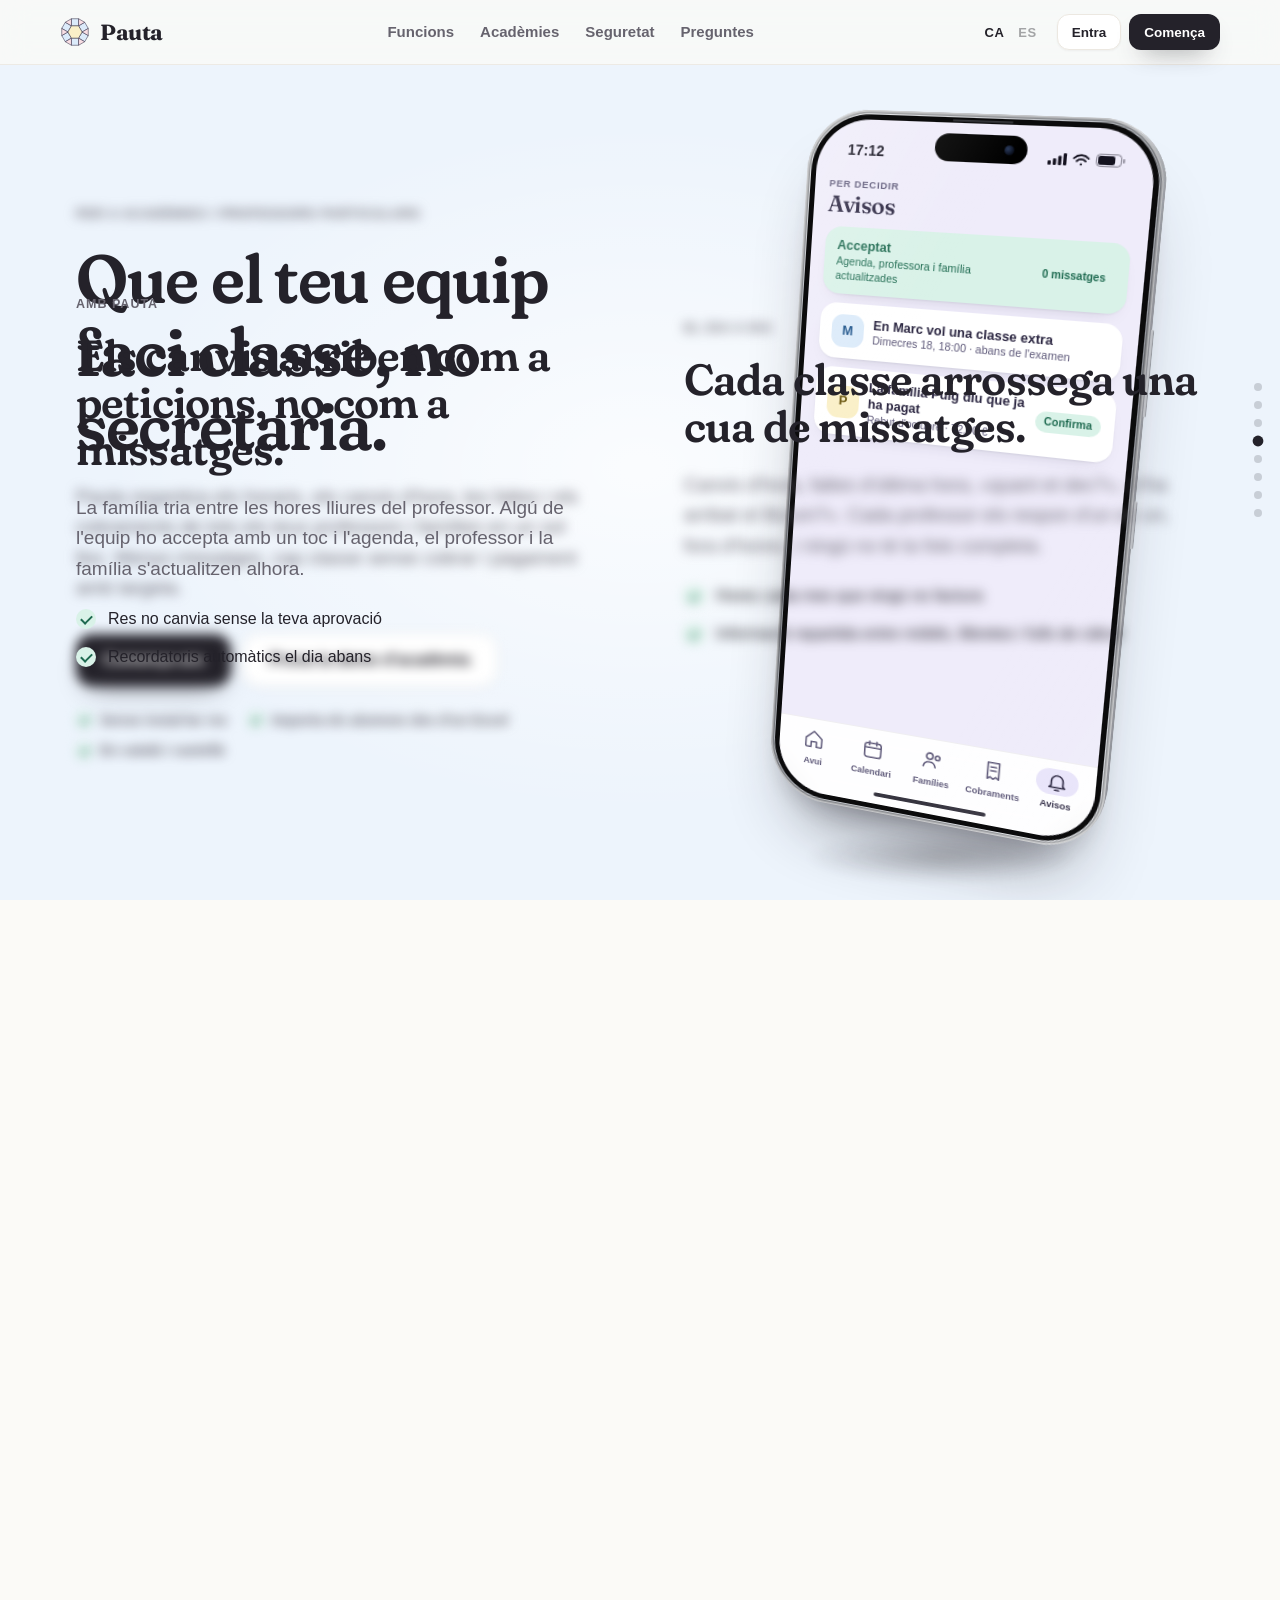
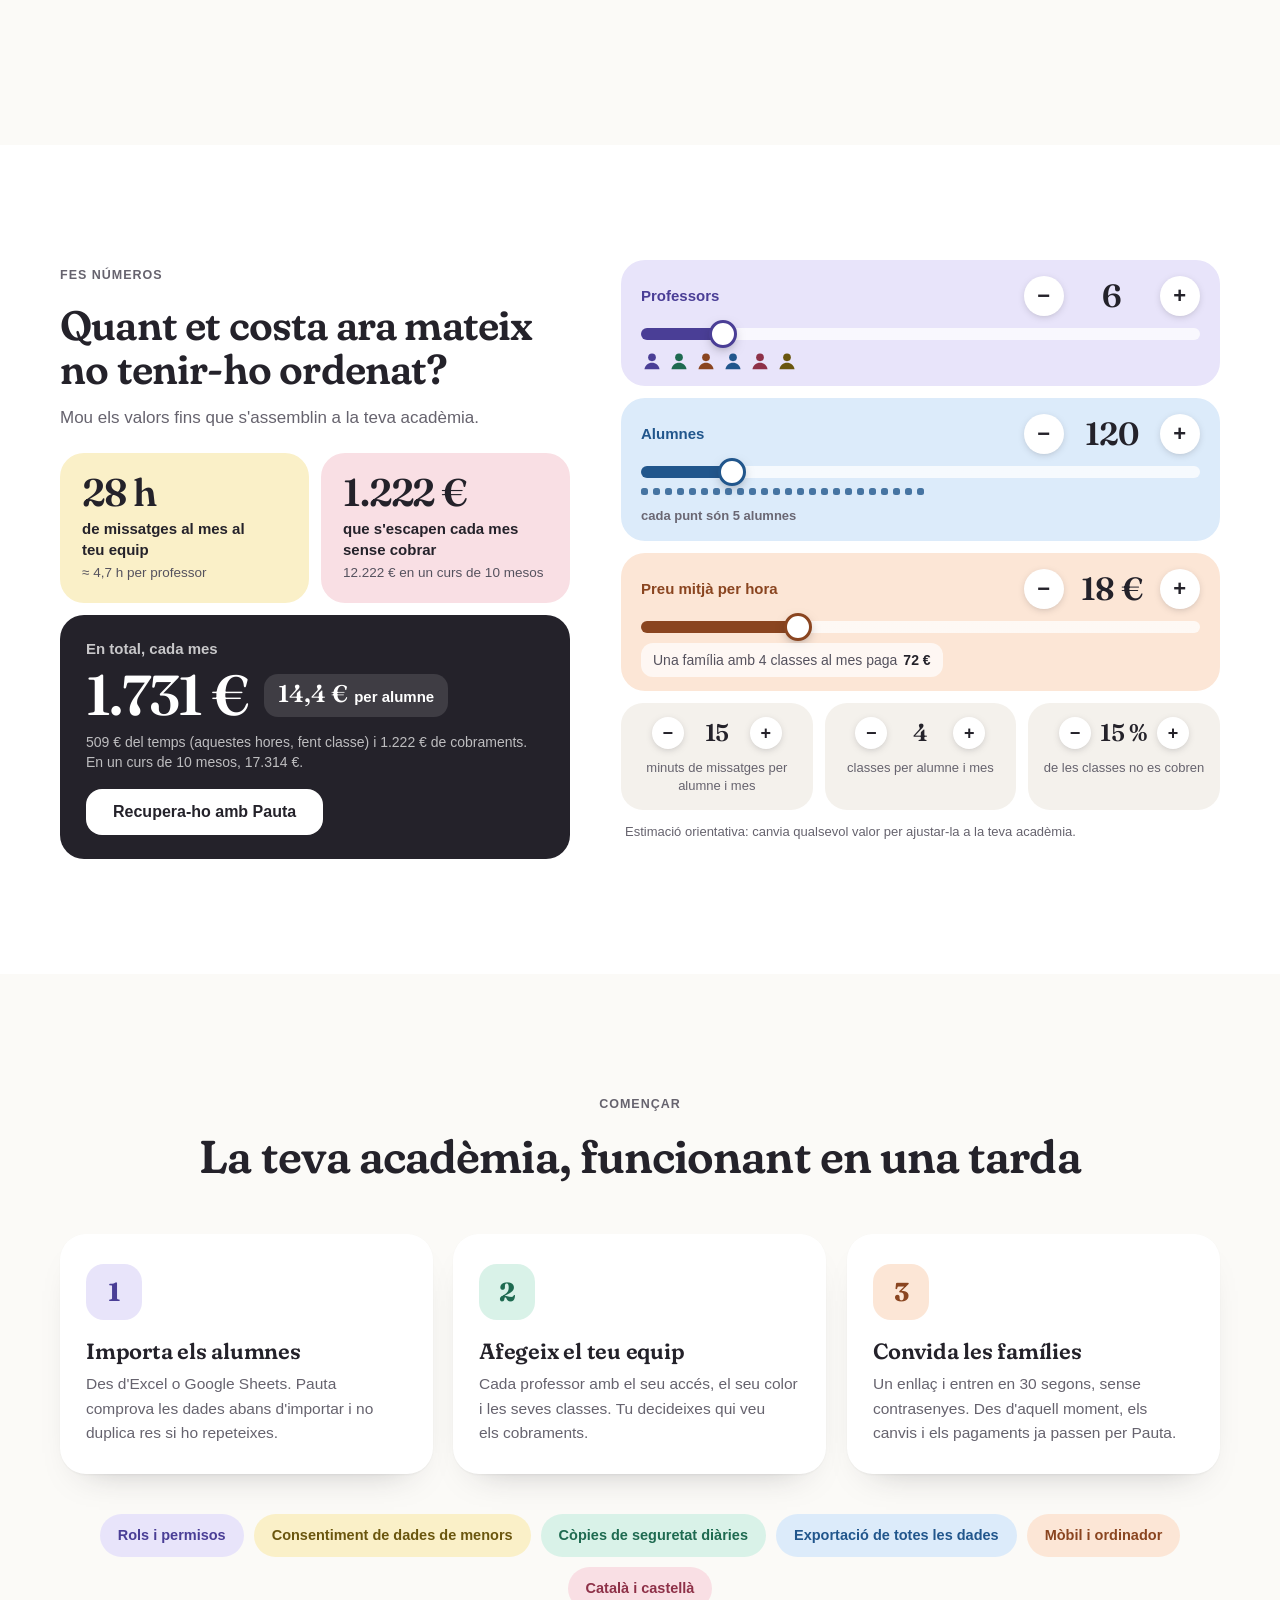
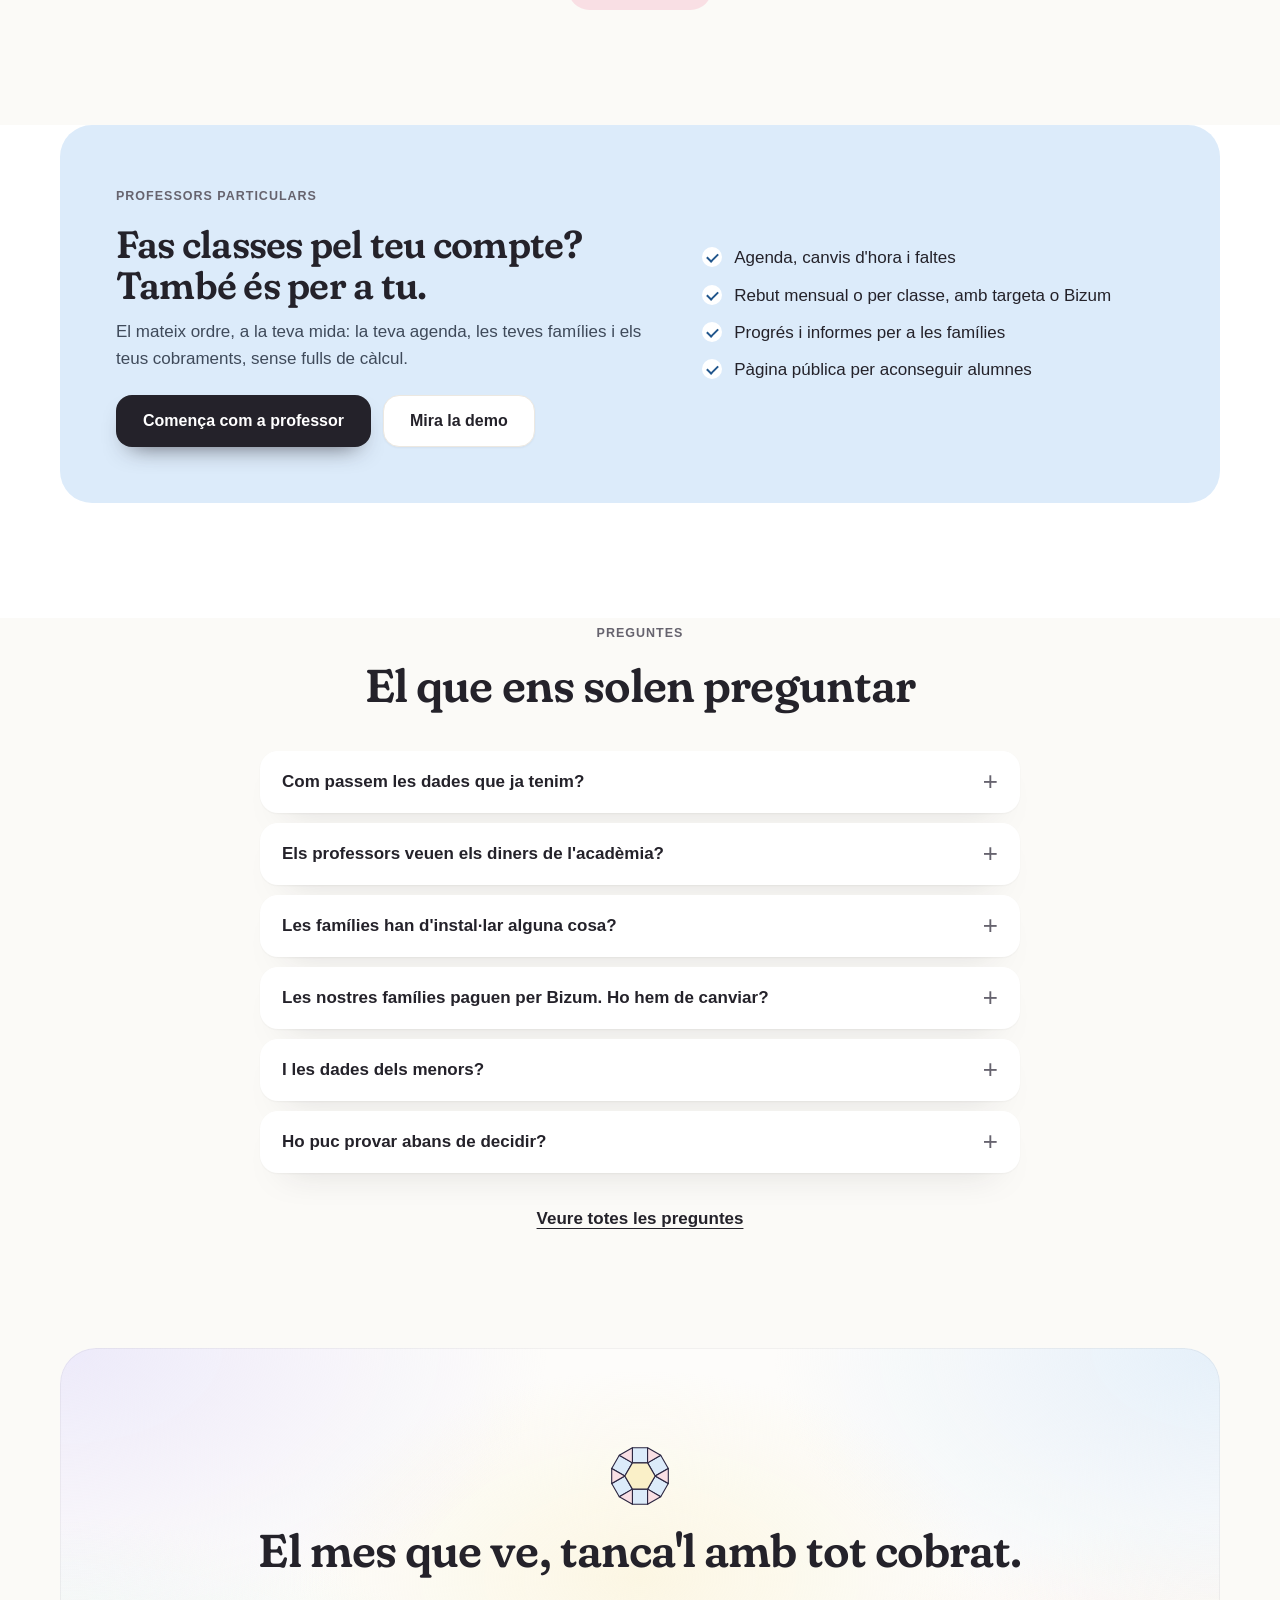
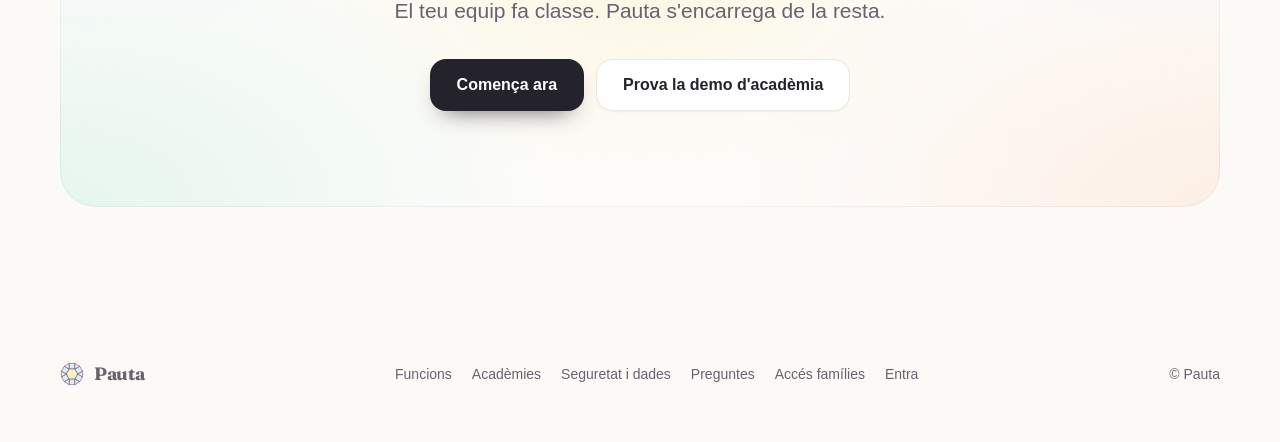
==== index.html @ ca309ebb "Actualitza el web: detalls del mòbil Co-Authored-By: Claude Opus 5.5 <noreply@anthropic.com>" ====
<!doctype html>
<html lang="ca">
<head>
  <meta charset="utf-8">
  <meta name="viewport" content="width=device-width, initial-scale=1, viewport-fit=cover">
  <meta name="theme-color" content="#FBFAF7">
  <title>Pauta · El programari que posa ordre a la teva acadèmia</title>
  <meta name="description" content="Pauta organitza horaris, canvis d'hora, faltes i cobraments de tots els professors i famílies de la teva acadèmia. Menys missatges, cap classe sense cobrar i pagament amb targeta.">
  <meta property="og:title" content="Pauta · Que el teu equip faci classe, no secretaria">
  <meta property="og:description" content="Horaris, faltes i cobraments amb targeta per a acadèmies i professors particulars, en un sol lloc.">
  <meta property="og:type" content="website">
  <link rel="preconnect" href="https://fonts.googleapis.com"><link rel="preconnect" href="https://fonts.gstatic.com" crossorigin>
  <link rel="stylesheet" href="https://fonts.googleapis.com/css2?family=Fraunces:opsz,wght,SOFT@9..144,400..700,0..100&display=swap">
  <link rel="icon" href="icon.svg" type="image/svg+xml">
  <script type="application/ld+json">{"@context":"https://schema.org","@type":"SoftwareApplication","name":"Pauta","applicationCategory":"BusinessApplication","operatingSystem":"Web, iOS, Android","inLanguage":["ca","es"],"description":"Programari de gestió per a acadèmies i professors particulars: horaris, faltes, cobraments amb targeta, famílies i equip."}</script>
  <style>
    :root {
      --bg: #FBFAF7; --paper: #FFFFFF; --ink: #24222A; --ink2: #66636E; --line: #ECE8E1;
      --lav: #E8E4FA; --lav-i: #4A3E96; --man: #FAF0C8; --man-i: #6A560E; --men: #D9F2E8; --men-i: #1E6A50;
      --cel: #DCEBFA; --cel-i: #21568C; --pre: #FCE6D6; --pre-i: #8A4520; --ros: #F9DFE4; --ros-i: #8E3148;
      --serif: Fraunces, Georgia, serif; --sans: 'Helvetica Neue', Helvetica, Arial, sans-serif;   /* títols: Fraunces; text: provisional Helvetica (a Windows, Arial) */ --ease: cubic-bezier(.2,.8,.2,1); --spring: cubic-bezier(.34,1.4,.64,1);
      --shadow: 0 1px 2px rgba(36,34,42,.05), 0 18px 36px -26px rgba(36,34,42,.35);
      --a-bg: #EFECFA; --a-ink: #2A2540; --a-ink2: #5F5A7A;
    }
    * { box-sizing: border-box; }
    html { scroll-padding-top: 76px; }
    body { margin: 0; background: var(--bg); color: var(--ink); font: 400 17px/1.6 var(--sans); -webkit-font-smoothing: antialiased; overflow-x: hidden; }
    h1, h2, h3 { margin: 0; font-family: var(--serif); font-variation-settings: 'SOFT' 100; font-weight: 600; letter-spacing: -.02em; line-height: 1.08; }
    h1 { font-size: clamp(38px, 5.6vw, 68px); } h2 { font-size: clamp(28px, 3.8vw, 46px); } h3 { font-size: 20px; letter-spacing: -.01em; }
    p { margin: 0; } a { color: inherit; text-decoration: none; }
    .wrap { width: min(1160px, 100% - 32px); margin: 0 auto; }
    section { padding: clamp(64px, 9vw, 120px) 0; }
    .chip { display: inline-flex; align-items: center; gap: 10px; font-size: 12.5px; font-weight: 700; letter-spacing: .08em; text-transform: uppercase; color: var(--ink2) !important; background: none !important; padding: 0 !important; height: auto !important; }
    .t-lav { background: var(--lav); color: var(--lav-i); } .t-man { background: var(--man); color: var(--man-i); } .t-men { background: var(--men); color: var(--men-i); }
    .t-cel { background: var(--cel); color: var(--cel-i); } .t-pre { background: var(--pre); color: var(--pre-i); } .t-ros { background: var(--ros); color: var(--ros-i); }
    .lead { font-size: clamp(18px, 1.7vw, 21px); color: var(--ink2); max-width: 560px; }
    .center { text-align: center; margin-inline: auto; } .center .lead { margin-inline: auto; }
    .mark { background: linear-gradient(transparent 58%, var(--mk, var(--man)) 58%, var(--mk, var(--man)) 92%, transparent 92%); padding: 0 .06em; -webkit-box-decoration-break: clone; box-decoration-break: clone; }
    .btn { display: inline-flex; align-items: center; justify-content: center; gap: 8px; min-height: 52px; padding: 0 26px; border-radius: 16px; border: 1px solid transparent; font: 700 16px var(--sans); cursor: pointer; transition: transform .2s var(--ease), box-shadow .2s var(--ease), background .2s; white-space: nowrap; }
    .btn:active { transform: scale(.97); }
    .btn.prim { background: var(--ink); color: #fff; box-shadow: 0 12px 24px -14px rgba(36,34,42,.8); } .btn.prim:hover { background: #3a3742; }
    .btn.sec { background: #fff; color: var(--ink); border-color: var(--line); box-shadow: 0 1px 2px rgba(36,34,42,.05); } .btn.sec:hover { border-color: #d6d0c5; }
    .btn.sm { min-height: 40px; padding: 0 16px; font-size: 14px; border-radius: 12px; }
    .btn:focus-visible, a:focus-visible, button:focus-visible, summary:focus-visible, input:focus-visible { outline: 3px solid var(--lav-i); outline-offset: 3px; }
    .row { display: flex; align-items: center; gap: 12px; flex-wrap: wrap; }
    .tick { position: relative; flex: none; display: inline-block; width: 20px; height: 20px; border-radius: 50%; background: var(--men); margin-top: 3px; }
    .tick::after { content: ''; position: absolute; left: 7px; top: 4px; width: 5px; height: 9px; border: solid var(--men-i); border-width: 0 2.2px 2.2px 0; transform: rotate(45deg); }

    header.nav { position: fixed; top: 0; left: 0; right: 0; z-index: 50; background: rgba(251,250,247,.82); backdrop-filter: blur(14px) saturate(160%); -webkit-backdrop-filter: blur(14px) saturate(160%); border-bottom: 1px solid rgba(236,232,225,.9); }
    .nav .wrap { display: flex; align-items: center; justify-content: space-between; height: 64px; gap: 12px; }
    .brand { display: flex; align-items: center; gap: 10px; font: 700 22px var(--serif); letter-spacing: -.02em; }
    .nav ul { display: flex; gap: 26px; list-style: none; margin: 0; padding: 0; font-weight: 600; font-size: 15px; color: var(--ink2); }
    .nav ul a:hover { color: var(--ink); }
    .nav .right { display: flex; align-items: center; gap: 10px; }
    .lang { display: inline-flex; background: rgba(36,34,42,.06); border-radius: 12px; padding: 3px; }
    .lang button { border: 0; background: transparent; min-width: 40px; height: 34px; border-radius: 9px; font: 700 13px var(--sans); color: var(--ink2); cursor: pointer; }
    .lang button.on { background: #fff; color: var(--ink); box-shadow: 0 1px 4px rgba(36,34,42,.15); }
    @media (max-width: 900px) { .nav ul { display: none; } .nav .login { display: none; } }

    /* ===== Recorregut: escenari fix, mòbil en 3D que viatja d'un costat a l'altre ===== */
    .tour { position: relative; }
    .stage { position: sticky; top: 0; height: 100vh; height: 100svh; overflow: hidden; perspective: 1600px; perspective-origin: 50% 45%; }
    .tint { position: absolute; inset: 0; z-index: 0; }
    .tint::after { content: ''; position: absolute; inset: 0; background: radial-gradient(60% 55% at 50% 52%, rgba(255,255,255,.75), rgba(255,255,255,0) 70%); }
    .st { position: absolute; z-index: 3; top: 64px; bottom: 0; width: min(520px, 42vw); display: flex; flex-direction: column; justify-content: center; gap: 0; visibility: hidden; }
    .st.l { left: max(24px, calc((100vw - 1160px) / 2 + 16px)); } .st.r { right: max(24px, calc((100vw - 1160px) / 2 + 16px)); }
    .st .chip { align-self: flex-start; margin-bottom: 18px; }
    .st h1, .st h2 { margin-bottom: 20px; } .st h2 { font-size: clamp(30px, 3.4vw, 46px); }
    .st > p { color: var(--ink2); font-size: clamp(17px, 1.5vw, 19px); }
    .st ul { list-style: none; margin: 22px 0 0; padding: 0; display: grid; gap: 12px; } .st li { display: flex; gap: 12px; font-size: 16px; }
    .st .row { margin-top: 30px; }
    .st .micro { margin-top: 22px; font-size: 14px; color: var(--ink2); display: flex; gap: 8px 20px; flex-wrap: wrap; }
    .st .micro span { display: inline-flex; align-items: center; gap: 8px; } .st .micro .tick { width: 16px; height: 16px; margin: 0; } .st .micro .tick::after { left: 5.5px; top: 3px; width: 4px; height: 7px; border-width: 0 2px 2px 0; }
    h1, h2, h3, p, li, small, .l, .s { text-wrap: pretty; }
    .ln, .w { will-change: transform, opacity; }
    .wm { display: inline-block; vertical-align: top; } .w { display: inline-block; transform-origin: 0 100%; }
    .rig { position: absolute; z-index: 2; left: 50%; top: 0; transform-style: preserve-3d; will-change: transform; }
    .pshadow { position: absolute; z-index: 1; left: 50%; top: 0; width: 260px; height: 46px; margin-left: -130px; border-radius: 50%; background: radial-gradient(closest-side, rgba(36,34,42,.32), rgba(36,34,42,0)); filter: blur(6px); will-change: transform, opacity; }
    .dots { position: absolute; z-index: 4; right: 18px; top: 50%; transform: translateY(-50%); display: grid; gap: 10px; }
    .dots i { width: 8px; height: 8px; border-radius: 50%; background: rgba(36,34,42,.18); transition: transform .3s var(--ease), background .3s; } .dots i.on { background: var(--ink); transform: scale(1.35); }
    .hint { position: absolute; z-index: 4; left: 50%; bottom: 22px; transform: translateX(-50%); font-size: 12px; font-weight: 700; color: var(--ink2); display: flex; align-items: center; gap: 10px; transition: opacity .4s; }
    .hint i { width: 22px; height: 34px; border: 2px solid #c9c3d6; border-radius: 12px; position: relative; } .hint i::after { content: ''; position: absolute; left: 50%; top: 6px; width: 3px; height: 7px; margin-left: -1.5px; border-radius: 2px; background: #8e89a0; animation: wheel 1.8s ease-in-out infinite; }
    @keyframes wheel { 0% { opacity: 0; transform: translateY(0); } 30% { opacity: 1; } 100% { opacity: 0; transform: translateY(10px); } }
    @media (max-width: 900px) {
      .st { left: 16px !important; right: 16px !important; width: auto; top: calc(64px + var(--phh, 330px) + 40px); bottom: auto; justify-content: flex-start; }
      .st h2 { font-size: clamp(25px, 6.6vw, 32px); margin-bottom: 10px; } .st h1 { font-size: clamp(31px, 8.4vw, 40px); margin-bottom: 12px; }
      .st > p { font-size: 15px; line-height: 1.5; } .st ul, .st .micro, .dots { display: none; } .st .row { margin-top: 16px; gap: 8px; } .st .chip { margin-bottom: 10px; height: 26px; font-size: 10.5px; } .st .btn { min-height: 46px; padding: 0 18px; font-size: 15px; }
      .hint { display: none; }
    }

    /* telèfon */
    .phone-box { position: relative; transform-style: preserve-3d; }
    .phone { transform-style: preserve-3d; }
    /* gruix: capes del marc de titani apilades cap enrere, i la tapa de vidre al darrere */
    .edge { position: absolute; inset: 0; transform-style: preserve-3d; pointer-events: none; }
    .edge i { position: absolute; inset: 0; border-radius: 60px; background: linear-gradient(90deg, #9fa2a8 0%, #eceef1 9%, #c3c6cc 30%, #b2b5bb 50%, #c3c6cc 70%, #eceef1 91%, #9fa2a8 100%); transform: translateZ(calc(var(--z) * -1px)); }
    /* dors d'iPhone 17 Pro (plata): altiplà de càmeres d'alumini a tota l'amplada i vidre a sota.
       Es veu des del darrere, així que aquí dins l'esquerra i la dreta estan intercanviades. */
    .edge i.back { overflow: hidden; background: linear-gradient(165deg, #eef0f3 0%, #dfe2e6 55%, #d3d6db 100%); box-shadow: inset 0 0 0 2px #b9bcc2; }
    .edge i.back .glass { position: absolute; left: 0; right: 0; top: 214px; bottom: 0; background: linear-gradient(170deg, #e9ebee, #dcdfe3); box-shadow: inset 0 1px 0 rgba(255,255,255,.7); }
    .edge i.back .plat { position: absolute; left: 0; right: 0; top: 0; height: 214px; border-radius: 0 0 34px 34px; background: linear-gradient(175deg, #f2f3f5 0%, #e1e3e7 70%, #d6d9de 100%); box-shadow: 0 6px 10px -6px rgba(40,44,52,.35), inset 0 -1px 0 rgba(255,255,255,.8); }
    .edge i.back .lens { position: absolute; width: 74px; height: 74px; border-radius: 50%; background: radial-gradient(circle at 50% 50%, #1b1f2c 0 34%, #2c3245 35% 46%, #0f121b 47% 60%, #6d717b 61% 66%, #c9ccd2 67% 100%); box-shadow: 0 3px 6px rgba(20,22,30,.35), inset 0 0 0 1px rgba(255,255,255,.4); }
    .edge i.back .lens::after { content: ''; position: absolute; left: 30%; top: 26%; width: 14px; height: 9px; border-radius: 50%; background: rgba(255,255,255,.35); transform: rotate(-30deg); }
    .edge i.back .dot { position: absolute; border-radius: 50%; }
    .edge i.back .logo { position: absolute; left: 50%; top: 58%; width: 64px; height: 64px; margin: -32px 0 0 -32px; opacity: .55; filter: grayscale(.3); }
    .phone { width: 332px; height: 696px; position: absolute; left: 0; top: 0; transform-origin: top left; }
    .p-frame { position: absolute; inset: 0; border-radius: 60px; padding: 4px; background: linear-gradient(145deg, #f1f2f4 0%, #b9bcc2 22%, #8e9198 50%, #b9bcc2 78%, #eceef1 100%); box-shadow: inset 0 0 0 1.5px rgba(255,255,255,.5), inset 0 0 0 3px rgba(0,0,0,.3), 0 50px 70px -30px rgba(36,34,42,.45), 0 20px 30px -20px rgba(36,34,42,.35); }
    .p-bezel { position: relative; width: 100%; height: 100%; border-radius: 56px; background: #0b0b0c; padding: 5px; }
    .p-screen { position: relative; width: 100%; height: 100%; border-radius: 51px; overflow: hidden; background: var(--a-bg); isolation: isolate; font-family: var(--sans); color: var(--a-ink); }
    .p-btn { position: absolute; width: 4px; border-radius: 3px; background: linear-gradient(90deg, #8e9198, #e6e8eb, #8e9198); transform: translateZ(calc(var(--pd, 30px) * -0.5)); }
    .p-btn.l1 { left: -3px; top: 118px; height: 28px; } .p-btn.l2 { left: -3px; top: 168px; height: 52px; } .p-btn.l3 { left: -3px; top: 232px; height: 52px; } .p-btn.r { right: -3px; top: 190px; height: 82px; } .p-btn.r2 { right: -3px; top: 352px; height: 46px; }
    /* cantell de baix (es veu quan el mòbil s'inclina): port USB-C, cargols i reixetes d'altaveu i micròfon, com un iPhone */
    .pbot { position: absolute; left: 56px; right: 56px; top: calc(100% - .5px); height: var(--pd, 30px); transform-origin: top center; transform: rotateX(-90deg); backface-visibility: hidden;
      background: linear-gradient(180deg, #d4d6da 0%, #eceef1 30%, #c3c6cc 70%, #a9acb2 100%); display: flex; align-items: center; justify-content: center; gap: 7px; }
    .pbot .port { width: 38px; height: 34%; min-height: 6px; border-radius: 99px; background: #17181c; box-shadow: inset 0 1px 2px rgba(0,0,0,.8), 0 0 0 1px rgba(255,255,255,.35); }
    .pbot .screw { width: 4px; height: 4px; border-radius: 50%; background: radial-gradient(circle, #6b6e75 30%, #9a9da3 70%); }
    .pbot .grille { width: 46px; height: 5px; background: radial-gradient(circle, #24262b 1.6px, transparent 2px) 0 50% / 7.6px 5px repeat-x; margin: 0 6px; }
    /* altaveu de trucades: una ranura fina entre el vidre i el marc, a dalt de tot */
    .p-bezel { position: relative; } .ear { position: absolute; z-index: 2; top: 1.5px; left: 50%; width: 56px; height: 2.4px; margin-left: -28px; border-radius: 2px; background: #2b2c30; box-shadow: inset 0 .5px 0 rgba(255,255,255,.12); }
    .island { position: absolute; z-index: 30; top: 10px; left: 50%; width: 86px; height: 26px; margin-left: -43px; border-radius: 20px; background: #000; }
    .island::after { content: ''; position: absolute; right: 12px; top: 9px; width: 9px; height: 9px; border-radius: 50%; background: radial-gradient(circle at 35% 35%, #2a3a5c, #0a0f1c 70%); }
    .p-status { position: absolute; z-index: 25; top: 0; left: 0; right: 0; height: 50px; display: flex; justify-content: space-between; align-items: center; padding: 8px 26px 0 30px; font-weight: 800; font-size: 14px; color: #14121f; }
    .glare { position: absolute; inset: 0; z-index: 40; pointer-events: none; background: linear-gradient(115deg, rgba(255,255,255,.2) 0%, rgba(255,255,255,0) 32%, rgba(255,255,255,0) 72%, rgba(255,255,255,.08) 100%); }
    .home { position: absolute; z-index: 30; left: 50%; bottom: 8px; width: 112px; height: 4.5px; margin-left: -56px; border-radius: 3px; background: rgba(20,18,31,.85); }
    .tap { position: absolute; z-index: 35; width: 46px; height: 46px; margin: -23px 0 0 -23px; border-radius: 50%; background: rgba(42,37,64,.16); border: 2px solid rgba(42,37,64,.28); opacity: 0; pointer-events: none; }
    .tap.go { animation: tap .75s var(--ease); } @keyframes tap { 0% { opacity: 0; transform: scale(.4); } 25% { opacity: 1; } 100% { opacity: 0; transform: scale(1.25); } }

    /* pantalles de l'app */
    .scr { position: absolute; inset: 0; padding: 54px 14px 0; opacity: 0; transform: translateY(14px) scale(.985); transition: opacity .45s var(--ease), transform .55s var(--ease); pointer-events: none; display: flex; flex-direction: column; gap: 9px; }
    .scr.on { opacity: 1; transform: none; } .scr.leaving { opacity: 0; transform: translateY(-10px) scale(.99); }
    .scr h4 { margin: 0; font: 600 22px/1.15 var(--serif); letter-spacing: -.02em; color: var(--a-ink); }
    .eb { font-size: 9.5px; font-weight: 800; letter-spacing: .07em; text-transform: uppercase; color: var(--a-ink2); }
    .cd { background: #fff; border-radius: 16px; padding: 11px 12px; box-shadow: 0 1px 2px rgba(42,37,64,.05), 0 8px 18px -14px rgba(42,37,64,.35); }
    .it { display: flex; align-items: center; gap: 9px; } .it .av { width: 32px; height: 32px; border-radius: 11px; display: grid; place-items: center; font-weight: 800; font-size: 13px; flex: none; }
    .it b { display: block; font-size: 12.5px; line-height: 1.25; } .it small { display: block; font-size: 10.5px; line-height: 1.3; color: var(--a-ink2); } .it .g { flex: 1; min-width: 0; }
    .big { font: 600 24px/1.1 var(--serif); }
    .pl { display: inline-flex; align-items: center; height: 20px; padding: 0 8px; border-radius: 99px; font-size: 10px; font-weight: 800; white-space: nowrap; }
    .pl.men { background: var(--men); color: var(--men-i); } .pl.man { background: var(--man); color: var(--man-i); } .pl.cel { background: var(--cel); color: var(--cel-i); } .pl.pre { background: var(--pre); color: var(--pre-i); } .pl.ros { background: var(--ros); color: var(--ros-i); } .pl.lav { background: var(--lav); color: var(--lav-i); }
    .tabs { position: absolute; left: 0; right: 0; bottom: 0; height: 78px; background: rgba(255,255,255,.94); backdrop-filter: blur(10px); border-top: 1px solid rgba(42,37,64,.07); display: flex; padding: 8px 6px 0; z-index: 5; }
    .tabs div { flex: 1; display: flex; flex-direction: column; align-items: center; gap: 3px; font-size: 9px; font-weight: 700; color: var(--a-ink2); }
    .tabs div.on { color: var(--a-ink); } .tabs svg { width: 22px; height: 22px; fill: none; stroke: currentColor; stroke-width: 1.7; stroke-linecap: round; stroke-linejoin: round; }
    .tabs div.on i { background: var(--lav); } .tabs i { display: grid; place-items: center; width: 40px; height: 26px; border-radius: 13px; }
    .btnm { display: flex; align-items: center; justify-content: center; height: 36px; border-radius: 12px; font-size: 12px; font-weight: 800; }
    .btnm.ok { background: var(--men); color: var(--men-i); } .btnm.no { background: var(--ros); color: var(--ros-i); } .btnm.dark { background: var(--a-ink); color: #fff; }
    .scr.on .a, .scr.leaving .a { animation: rise .55s var(--ease) both; animation-delay: calc(var(--d, 0) * 1s + .2s); }
    @keyframes rise { from { opacity: 0; transform: translateY(12px); } to { opacity: 1; transform: none; } }
    .sw { position: relative; display: inline-grid; } .sw > * { grid-area: 1 / 1; }
    .scr .sw .b { opacity: 0; }
    .scr.on .sw .b, .scr.leaving .sw .b { animation: swIn .4s var(--spring) both; animation-delay: calc(var(--s, 1.4) * 1s); } .scr.on .sw .f, .scr.leaving .sw .f { animation: swOut .3s ease both; animation-delay: calc(var(--s, 1.4) * 1s); }
    @keyframes swIn { from { opacity: 0; transform: scale(.7); } to { opacity: 1; transform: none; } } @keyframes swOut { to { opacity: 0; transform: scale(.7); } }
    .scr.on .press, .scr.leaving .press { animation: press .5s ease both; animation-delay: calc(var(--p, 1.4) * 1s); } @keyframes press { 50% { transform: scale(.93); filter: brightness(.92); } }
    .scr.on .sw .f.press, .scr.leaving .sw .f.press { animation: press .5s ease both, swOut .3s ease both; animation-delay: calc(var(--p, 1.4) * 1s), calc(var(--s, 1.4) * 1s); }
    .scr.on .gone, .scr.leaving .gone { animation: gone .45s ease both; animation-delay: calc(var(--s, 2) * 1s); } @keyframes gone { to { opacity: 0; height: 0; padding-top: 0; padding-bottom: 0; margin-top: -9px; overflow: hidden; transform: scale(.96); } }
    .scr .late { opacity: 0; } .scr.on .late, .scr.leaving .late { animation: lateIn .55s var(--spring) both; animation-delay: calc(var(--s, 2) * 1s); } @keyframes lateIn { from { opacity: 0; transform: translateY(10px) scale(.95); } to { opacity: 1; transform: none; } }
    .bar { height: 7px; border-radius: 99px; background: rgba(42,37,64,.08); overflow: hidden; } .bar i { display: block; height: 100%; border-radius: 99px; transform-origin: left; }
    .scr.on .bar i, .scr.leaving .bar i { animation: grow 1.1s var(--ease) both; animation-delay: calc(var(--d, 0) * 1s + .45s); } @keyframes grow { from { transform: scaleX(0); } to { transform: none; } }
    .sheet { position: absolute; left: 0; right: 0; bottom: 0; z-index: 8; background: #fff; border-radius: 26px 26px 0 0; padding: 14px 16px 30px; box-shadow: 0 -20px 40px -16px rgba(42,37,64,.35); transform: translateY(105%); }
    .scr.on .sheet, .scr.leaving .sheet { animation: sheetUp 5.4s var(--ease) both; animation-delay: calc(var(--s, 2) * 1s); } @keyframes sheetUp { 0% { transform: translateY(105%); } 11% { transform: none; } 80% { transform: none; } 92%, 100% { transform: translateY(105%); } }
    .toastm { position: absolute; z-index: 9; left: 16px; right: 16px; bottom: 92px; background: var(--a-ink); color: #fff; border-radius: 14px; padding: 10px 12px; font-size: 11.5px; font-weight: 700; opacity: 0; transform: translateY(12px); }
    .scr.on .toastm, .scr.leaving .toastm { animation: lateIn .55s var(--spring) both; animation-delay: calc(var(--s, 6) * 1s); }
    .check { width: 50px; height: 50px; border-radius: 50%; background: var(--men); display: grid; place-items: center; } .check svg { width: 26px; height: 26px; fill: none; stroke: var(--men-i); stroke-width: 3.2; stroke-linecap: round; stroke-linejoin: round; stroke-dasharray: 26; stroke-dashoffset: 26; }
    .scr.on .check svg, .scr.leaving .check svg { animation: draw .5s ease forwards; animation-delay: calc(var(--s, 3) * 1s + .2s); } @keyframes draw { to { stroke-dashoffset: 0; } }
    .scr.on .pulse, .scr.leaving .pulse { animation: pulse 1.6s ease-in-out infinite; animation-delay: 2.4s; } @keyframes pulse { 50% { transform: scale(1.12); } }
    .lock { position: absolute; inset: 0; background: linear-gradient(170deg, #E8E4FA 0%, #DCEBFA 40%, #FCE6D6 100%); }
    .lock .clock { text-align: center; margin-top: 4px; } .lock .clock b { display: block; font: 300 64px/1 var(--sans); letter-spacing: -.03em; color: #1d1b29; } .lock .clock span { font-size: 13px; font-weight: 700; color: #3d3a52; }
    .nt { background: rgba(255,255,255,.78); backdrop-filter: blur(12px); border-radius: 16px; padding: 9px 11px; display: flex; gap: 9px; align-items: flex-start; box-shadow: 0 6px 16px -12px rgba(42,37,64,.5); }
    .nt .ap { width: 26px; height: 26px; border-radius: 7px; background: #8e8aa3; flex: none; display: grid; place-items: center; } .nt .ap svg { width: 15px; height: 15px; fill: #fff; }
    .nt b { display: block; font-size: 11px; } .nt span { font-size: 11px; line-height: 1.3; color: #2c2a38; } .nt em { font-style: normal; font-size: 9.5px; color: #6b6880; margin-left: auto; white-space: nowrap; }
    .scr.on .nt, .scr.leaving .nt { animation: ntIn .5s var(--spring) both; animation-delay: calc(var(--d, 0) * 1s + .3s); } @keyframes ntIn { from { opacity: 0; transform: translateY(-16px) scale(.94); } to { opacity: 1; transform: none; } }
    .ring circle { fill: none; stroke-width: 9; } .ring .bgc { stroke: rgba(42,37,64,.08); } .ring .fg { stroke: var(--men-i); stroke-linecap: round; stroke-dasharray: 214; stroke-dashoffset: 214; transform: rotate(-90deg); transform-origin: center; }
    .scr.on .ring .fg, .scr.leaving .ring .fg { animation: ringFill 1.6s var(--ease) forwards; animation-delay: .5s; } @keyframes ringFill { to { stroke-dashoffset: 4.3; } }

    /* ===== Seccions següents (entren amb l'scroll i amb inèrcia) ===== */
    .rv { will-change: transform, opacity; }
    .calc { background: var(--paper); }
    .calc .box { display: grid; grid-template-columns: minmax(0, .92fr) minmax(0, 1.08fr); grid-template-areas: "head inputs" "res inputs"; gap: 22px clamp(28px, 4vw, 60px); align-items: start; }
    .chead { grid-area: head; } .inputs { grid-area: inputs; } .results { grid-area: res; }
    .chead h2 { font-size: clamp(30px, 3.2vw, 44px); margin-top: 16px; } .chead .lead { margin-top: 12px; font-size: 17px; }
    .inputs { display: grid; gap: 12px; }
    .ctl { border-radius: 24px; padding: 16px 20px 14px; background: var(--c); }
    .ctl .top { display: flex; align-items: center; justify-content: space-between; gap: 12px; }
    .ctl .lab { font-weight: 800; font-size: 15px; color: var(--ci); }
    .stp { display: flex; align-items: center; gap: 8px; }
    .stp button { width: 40px; height: 40px; border-radius: 50%; border: 0; background: #fff; color: var(--ink); font: 600 22px/1 var(--sans); cursor: pointer; box-shadow: 0 2px 8px -3px rgba(36,34,42,.35); transition: transform .15s var(--ease); display: grid; place-items: center; }
    .stp button:active { transform: scale(.9); }
    .stp .val { min-width: 80px; text-align: center; font: 600 32px/1 var(--serif); letter-spacing: -.02em; color: var(--ink); }
    .ctl input[type=range] { -webkit-appearance: none; appearance: none; width: 100%; height: 12px; margin: 12px 0 10px; border-radius: 99px; background: linear-gradient(90deg, var(--ci) var(--p, 50%), rgba(255,255,255,.75) var(--p, 50%)); outline: none; cursor: pointer; }
    .ctl input[type=range]::-webkit-slider-thumb { -webkit-appearance: none; width: 28px; height: 28px; border-radius: 50%; background: #fff; border: 3px solid var(--ci); box-shadow: 0 4px 12px -4px rgba(36,34,42,.5); cursor: grab; }
    .ctl input[type=range]::-moz-range-thumb { width: 24px; height: 24px; border-radius: 50%; background: #fff; border: 3px solid var(--ci); cursor: grab; }
    .viz { display: flex; flex-wrap: wrap; gap: 5px; align-items: center; min-height: 22px; }
    .viz .pp { width: 22px; height: 22px; display: grid; place-items: center; } .viz .pp svg { display: block; width: 22px; height: 22px; }
    .viz .dt { width: 7px; height: 7px; border-radius: 2.5px; background: var(--ci); opacity: .8; }
    .viz .more { font-size: 13px; font-weight: 800; color: var(--ci); margin-left: 4px; }
    .viz .phint { display: inline-flex; align-items: baseline; gap: 6px; padding: 6px 12px; border-radius: 12px; background: rgba(255,255,255,.7); font-size: 14px; color: #55525e; } .viz .phint b { color: var(--ink); font-weight: 800; }
    .assume2 { display: grid; grid-template-columns: repeat(3, 1fr); gap: 12px; }
    .as { border-radius: 22px; padding: 14px 14px 16px; background: #F4F1EC; text-align: center; display: flex; flex-direction: column; align-items: center; gap: 10px; }
    .as .stp { justify-content: center; gap: 6px; } .as .stp button { width: 32px; height: 32px; font-size: 18px; }
    .as .stp .val { min-width: 54px; font-size: 24px; }
    .as small { display: block; font-size: 13px; line-height: 1.35; color: var(--ink2); }
    .note { font-size: 13px; color: var(--ink2); padding: 0 4px; }
    .results { display: grid; gap: 12px; }
    .pair { display: grid; grid-template-columns: 1fr 1fr; gap: 12px; }
    .res { border-radius: 24px; padding: 20px 22px; } .res .n { font: 600 clamp(30px, 3vw, 42px)/1 var(--serif); letter-spacing: -.03em; } .res .l { font-weight: 700; font-size: 15px; line-height: 1.35; margin-top: 8px; } .res .s { color: #55525e; font-size: 13.5px; line-height: 1.4; margin-top: 4px; }
    .res.tot { background: var(--ink); color: #fff; padding: 24px 26px; } .res.tot .n { font-size: clamp(42px, 4.4vw, 60px); } .res.tot .l { margin: 0 0 8px; color: rgba(255,255,255,.75); } .res.tot .s { color: rgba(255,255,255,.7); font-size: 14px; }
    .res.tot .per { display: inline-flex; align-items: baseline; gap: 6px; margin-top: 14px; padding: 8px 14px; border-radius: 14px; background: rgba(255,255,255,.12); font-weight: 700; font-size: 15px; } .res.tot .per b { font: 600 24px/1 var(--serif); }
    .res.tot .nrow { display: flex; align-items: center; flex-wrap: wrap; gap: 10px 16px; margin-bottom: 10px; } .res.tot .nrow .per { margin-top: 0; }
    .res.tot .btn.wht { margin-top: 16px; min-height: 46px; background: #fff; color: var(--ink); }
    .res .meter { height: 8px; border-radius: 99px; background: rgba(255,255,255,.7); margin-top: 12px; overflow: hidden; } .res .meter i { display: block; height: 100%; border-radius: 99px; background: var(--ink); width: 0; }
    @media (max-width: 860px) {
      .calc .box { grid-template-columns: 1fr; grid-template-areas: "head" "inputs" "res"; }
      .assume2 { grid-template-columns: 1fr; } .as { flex-direction: row; justify-content: space-between; text-align: left; padding: 12px 14px; } .as small { order: -1; flex: 1; max-width: none; }
    }
    @media (max-width: 520px) { .pair { grid-template-columns: 1fr; } }
    .plan .steps { display: grid; grid-template-columns: repeat(3, 1fr); gap: 20px; margin-top: 52px; }
    .plan .step { background: var(--paper); border-radius: 26px; padding: 30px 26px 28px; box-shadow: var(--shadow); }
    .plan .num { width: 56px; height: 56px; border-radius: 18px; display: grid; place-items: center; font: 700 26px var(--serif); margin-bottom: 20px; }
    .plan .step { display: flex; flex-direction: column; align-items: flex-start; } .plan .step h3 { font-size: 22px; }
    .plan .step p { color: var(--ink2); font-size: 15.5px; margin-top: 8px; }
    @media (max-width: 820px) { .plan .steps { grid-template-columns: 1fr; } }
    .trust { display: flex; flex-wrap: wrap; gap: 10px; justify-content: center; margin-top: 40px; } .trust span { border-radius: 99px; padding: 10px 18px; font-weight: 700; font-size: 14.5px; }
    .solo { background: var(--paper); } .solo .box { display: grid; grid-template-columns: 1.2fr 1fr; gap: 32px; align-items: center; border-radius: 32px; padding: clamp(28px, 5vw, 56px); background: var(--cel); }
    .solo ul { list-style: none; margin: 0; padding: 0; display: grid; gap: 10px; } .solo li { display: flex; gap: 12px; } .solo .tick { background: #fff; } .solo .tick::after { border-color: var(--cel-i); }
    @media (max-width: 820px) { .solo .box { grid-template-columns: 1fr; } }
    .faq { max-width: 760px; margin: 40px auto 0; display: grid; gap: 10px; }
    details.q { background: var(--paper); border-radius: 18px; padding: 0 22px; box-shadow: var(--shadow); }
    details.q summary { min-height: 62px; display: flex; align-items: center; justify-content: space-between; gap: 16px; font-weight: 700; font-size: 17px; cursor: pointer; list-style: none; }
    details summary::-webkit-details-marker { display: none; } details.q summary::after { content: '+'; font-size: 26px; color: var(--ink2); font-weight: 500; transition: transform .25s var(--ease); }
    details.q[open] summary::after { transform: rotate(45deg); } details.q p { color: var(--ink2); padding: 0 0 20px; }
    .final .box { text-align: center; border-radius: 36px; padding: clamp(44px, 8vw, 96px) 20px; background: radial-gradient(60% 90% at 0% 0%, rgba(232,228,250,.75), transparent 70%), radial-gradient(55% 90% at 100% 0%, rgba(220,235,250,.7), transparent 70%), radial-gradient(60% 90% at 100% 100%, rgba(252,230,214,.6), transparent 70%), radial-gradient(60% 90% at 0% 100%, rgba(217,242,232,.65), transparent 70%), radial-gradient(40% 60% at 50% 50%, rgba(250,240,200,.45), transparent 75%), #FDFCFA; box-shadow: inset 0 0 0 1px rgba(36,34,42,.05); }
    .final .lead { margin: 18px auto 32px; } .final .row { justify-content: center; }
    footer { padding: 40px 0 56px; color: var(--ink2); font-size: 14px; }
    footer .wrap { display: flex; flex-wrap: wrap; gap: 14px 28px; justify-content: space-between; align-items: center; } footer nav { display: flex; gap: 20px; flex-wrap: wrap; }

/* ===== Capçalera: idioma com a text, botons petits ===== */
.lang { display: inline-flex; align-items: center; gap: 2px; background: none; padding: 0; border-radius: 0; }
.lang button { border: 0; background: none; min-width: 0; height: 32px; padding: 0 6px; border-radius: 8px; font: 700 13px var(--sans); letter-spacing: .04em; color: rgba(36,34,42,.4); cursor: pointer; box-shadow: none; transition: color .2s; }
.lang button:hover { color: var(--ink2); } .lang button.on { background: none; color: var(--ink); box-shadow: none; }
.nav .right { gap: 8px; } .nav .right .lang { margin-right: 6px; }
.nav .btn.sm { min-height: 36px; padding: 0 14px; font-size: 13.5px; }

/* ===== Squircles a tot el web, com a l'app (corner-shape: squircle) ===== */
@supports (corner-shape: squircle) {
  .btn { border-radius: 20px; } .btn.sm { border-radius: 15px; } .lang button { border-radius: 10px; }
  .chip, .menu-btn { border-radius: 16px; }
  .btn, .btn.sm, .chip, .menu-btn, .lang button { corner-shape: squircle; }
}
@supports (corner-shape: squircle) {
  .ctl { border-radius: 34px; } .as { border-radius: 30px; } .res { border-radius: 34px; } .res.tot .per, .viz .phint { border-radius: 18px; }
  .plan .step { border-radius: 36px; } .plan .num { border-radius: 22px; } .solo .box { border-radius: 44px; } .final .box { border-radius: 50px; }
  details.q { border-radius: 26px; } .trust span { border-radius: 16px; }
  .ctl, .as, .res, .res.tot .per, .viz .phint, .plan .step, .plan .num, .solo .box, .final .box, details.q, .trust span { corner-shape: squircle; }
  /* dins del mòbil, les mateixes formes que l'app de veritat */
  .cd { border-radius: 22px; } .it .av { border-radius: 14px; } .btnm { border-radius: 16px; } .nt { border-radius: 22px; } .nt .ap { border-radius: 9px; }
  .toastm { border-radius: 18px; } .tabs i { border-radius: 16px; } .sheet { border-radius: 34px 34px 0 0; }
  .cd, .it .av, .btnm, .nt, .nt .ap, .toastm, .tabs i, .sheet { corner-shape: squircle; }
  /* el telèfon també té cantonades contínues, com un iPhone */
  .p-frame, .edge i { border-radius: 68px; } .p-bezel { border-radius: 64px; } .p-screen { border-radius: 59px; }
  .p-frame, .edge i, .p-bezel, .p-screen { corner-shape: superellipse(1.35); }
}
  </style>
</head>
<body>
  <header class="nav">
    <div class="wrap">
      <a class="brand" href="./" aria-label="Pauta"><span id="logo-s"></span>Pauta</a>
      <ul>
        <li><a href="funcions" data-es="Funciones">Funcions</a></li>
        <li><a href="academies" data-es="Academias">Acadèmies</a></li>
        <li><a href="seguretat" data-es="Seguridad">Seguretat</a></li>
        <li><a href="preguntes" data-es="Preguntas">Preguntes</a></li>
      </ul>
      <div class="right">
        <div class="lang" role="group" aria-label="Idioma"><button data-l="ca" class="on" aria-pressed="true">CA</button><button data-l="es" aria-pressed="false">ES</button></div>
        <a class="btn sec sm login" href="/app" data-es="Entrar">Entra</a>
        <a class="btn prim sm" href="/app?onboarding" data-es="Empieza">Comença</a>
      </div>
    </div>
  </header>

  <main>
    <!-- RELAT: promesa → problema → el que es perd → solució → transformació -->
    <section class="tour" id="tour" style="padding:0">
      <div class="stage" id="stage">
        <div class="tint" id="tint"></div>

        <article class="st" data-i="0">
          <span class="chip t-lav ln" data-es="Para academias y profesores particulares">Per a acadèmies i professors particulars</span>
          <h1 class="split"><span data-es="Que tu equipo">Que el teu equip</span> <span data-es="dé clase,">faci classe,</span> <span data-es="no secretaría.">no secretaria.</span></h1>
          <p class="ln" data-es="Pauta organiza los horarios, los cambios de hora, las faltas y los cobros de todos tus profesores y familias en un solo lugar. Menos mensajes, ninguna clase sin cobrar y pago con tarjeta.">Pauta organitza els horaris, els canvis d'hora, les faltes i els cobraments de tots els teus professors i famílies en un sol lloc. Menys missatges, cap classe sense cobrar i pagament amb targeta.</p>
          <div class="row ln"><a class="btn prim" href="/app?onboarding" data-es="Empieza ahora">Comença ara</a><button class="btn sec" data-demo="academy" data-es="Prueba la demo de academia">Prova la demo d'acadèmia</button></div>
          <div class="micro ln"><span><i class="tick"></i><b style="font-weight:600" data-es="Sin instalar nada">Sense instal·lar res</b></span><span><i class="tick"></i><b style="font-weight:600" data-es="Importa tus alumnos desde Excel">Importa els alumnes des d'un Excel</b></span><span><i class="tick"></i><b style="font-weight:600" data-es="En catalán y castellano">En català i castellà</b></span></div>
        </article>

        <article class="st" data-i="1">
          <span class="chip t-pre ln" data-es="El día a día">El dia a dia</span>
          <h2 class="split" data-es="Cada clase arrastra una cola de mensajes.">Cada classe arrossega una cua de missatges.</h2>
          <p class="ln" data-es="Cambios de hora, faltas de última hora, «¿cuánto te debo?», «¿te ha llegado el Bizum?». Cada profesor los contesta uno a uno, fuera de horas, y nadie tiene la foto completa.">Canvis d'hora, faltes d'última hora, «quant et dec?», «t'ha arribat el Bizum?». Cada professor els respon d'un en un, fora d'hores, i ningú no té la foto completa.</p>
          <ul><li class="ln"><i class="tick"></i><span data-es="Horas cada mes que nadie factura">Hores cada mes que ningú no factura</span></li><li class="ln"><i class="tick"></i><span data-es="Información repartida entre móviles, libretas y hojas de cálculo">Informació repartida entre mòbils, llibretes i fulls de càlcul</span></li></ul>
        </article>

        <article class="st" data-i="2">
          <span class="chip t-ros ln" data-es="Lo que no se ve">El que no es veu</span>
          <h2 class="split" data-es="Y cada mes se escapa dinero sin que te des cuenta.">I cada mes s'escapen diners sense que te n'adonis.</h2>
          <p class="ln" data-es="Una falta sin aviso que no se cobra, una clase cambiada que nadie apunta, un desplazamiento olvidado. Pequeñas cantidades que, al final del curso, suman mucho.">Una falta sense avís que no es cobra, una classe canviada que ningú no apunta, un desplaçament oblidat. Petites quantitats que, a final de curs, sumen molt.</p>
          <ul><li class="ln"><i class="tick"></i><span data-es="Faltas sin aviso que no se cobran">Faltes sense avís que no es cobren</span></li><li class="ln"><i class="tick"></i><span data-es="Cambios y clases extra que no llegan al recibo">Canvis i classes extra que no arriben al rebut</span></li></ul>
        </article>

        <article class="st" data-i="3">
          <span class="chip t-cel ln" data-es="Con Pauta">Amb Pauta</span>
          <h2 class="split" data-es="Los cambios llegan como peticiones, no como mensajes.">Els canvis arriben com a peticions, no com a missatges.</h2>
          <p class="ln" data-es="La familia elige entre las horas libres del profesor. Alguien del equipo lo acepta con un toque y la agenda, el profesor y la familia se actualizan a la vez.">La família tria entre les hores lliures del professor. Algú de l'equip ho accepta amb un toc i l'agenda, el professor i la família s'actualitzen alhora.</p>
          <ul><li class="ln"><i class="tick"></i><span data-es="Nada cambia sin tu aprobación">Res no canvia sense la teva aprovació</span></li><li class="ln"><i class="tick"></i><span data-es="Recordatorios automáticos el día antes">Recordatoris automàtics el dia abans</span></li></ul>
        </article>

        <article class="st" data-i="4">
          <span class="chip t-man ln" data-es="Faltas">Faltes</span>
          <h2 class="split" data-es="Tu política de faltas, aplicada sin discusiones.">La teva política de faltes, aplicada sense discussions.</h2>
          <p class="ln" data-es="La familia ve qué costará una falta antes de avisar. Si avisa a tiempo, recibe una clase para recuperar; si no, se cobra lo que tú hayas decidido.">La família veu què costarà una falta abans d'avisar. Si avisa a temps, rep una classe per recuperar; si no, es cobra el que tu hagis decidit.</p>
          <ul><li class="ln"><i class="tick"></i><span data-es="Créditos de recuperación automáticos">Crèdits de recuperació automàtics</span></li><li class="ln"><i class="tick"></i><span data-es="Ningún cobro sorpresa: todo se ve antes">Cap cobrament sorpresa: tot es veu abans</span></li></ul>
        </article>

        <article class="st" data-i="5">
          <span class="chip t-men ln" data-es="Cobros">Cobraments</span>
          <h2 class="split" data-es="Las familias pagan con tarjeta, desde el móvil.">Les famílies paguen amb targeta, des del mòbil.</h2>
          <p class="ln" data-es="Cada mes, un recibo claro por familia, con las faltas, los bonos y los desplazamientos ya calculados. Pagan en un toque y el recibo queda marcado como pagado. Si lo prefieres, también puedes cobrar por Bizum o transferencia.">Cada mes, un rebut clar per família, amb les faltes, els bons i els desplaçaments ja calculats. Paguen en un toc i el rebut queda marcat com a pagat. Si ho prefereixes, també pots cobrar per Bizum o transferència.</p>
          <ul><li class="ln"><i class="tick"></i><span data-es="Recordatorios de pago automáticos">Recordatoris de pagament automàtics</span></li><li class="ln"><i class="tick"></i><span data-es="Factura en PDF para cada familia">Factura en PDF per a cada família</span></li></ul>
        </article>

        <article class="st" data-i="6">
          <span class="chip t-lav ln" data-es="Equipo">Equip</span>
          <h2 class="split" data-es="Cada profesor ve lo suyo. La dirección lo ve todo.">Cada professor veu el que li toca. La direcció ho veu tot.</h2>
          <p class="ln" data-es="Los tutores tienen su acceso, sus clases y sus alumnos. El dinero y la configuración solo los ve quien administra la academia.">Els tutors tenen el seu accés, les seves classes i els seus alumnes. Els diners i la configuració només els veu qui administra l'acadèmia.</p>
          <ul><li class="ln"><i class="tick"></i><span data-es="Roles y permisos para cada miembro del equipo">Rols i permisos per a cada membre de l'equip</span></li><li class="ln"><i class="tick"></i><span data-es="Carga de trabajo por profesor, de un vistazo">Càrrega de feina per professor, d'un cop d'ull</span></li></ul>
        </article>

        <article class="st" data-i="7">
          <span class="chip t-pre ln" data-es="A final de mes">A final de mes</span>
          <h2 class="split" data-es="Cierra el mes con todo cobrado y las familias contentas.">Tanca el mes amb tot cobrat i les famílies contentes.</h2>
          <p class="ln" data-es="Los recibos salen solos, las familias reciben el informe del trimestre y los intensivos se llenan avisando a todo el mundo de una vez. Tu equipo vuelve a tener tiempo para lo que importa: dar clase.">Els rebuts surten sols, les famílies reben l'informe del trimestre i els intensius s'omplen avisant tothom d'un sol cop. El teu equip torna a tenir temps per al que importa: fer classe.</p>
          <div class="row ln"><a class="btn prim" href="/app?onboarding" data-es="Empieza ahora">Comença ara</a><button class="btn sec" data-demo="academy" data-es="Prueba la demo de academia">Prova la demo d'acadèmia</button></div>
        </article>

        <div class="pshadow" id="pshadow" aria-hidden="true"></div>
        <div class="rig" id="rig" aria-hidden="true">
          <div class="phone-box" id="pbox">
            <div class="phone" id="phone">
              <div class="edge" id="edge"></div><i class="p-btn l1"></i><i class="p-btn l2"></i><i class="p-btn l3"></i><i class="p-btn r"></i><i class="p-btn r2"></i>
              <div class="pbot"><i class="grille"></i><i class="screw"></i><i class="port"></i><i class="screw"></i><i class="grille"></i></div>
              <div class="p-frame"><div class="p-bezel"><i class="ear"></i><div class="p-screen" id="pscreen">
                <i class="island"></i>
                <div class="p-status"><span>17:12</span><span style="display:flex;gap:5px;align-items:center">
                  <svg width="17" height="11" viewBox="0 0 17 11" fill="#14121f"><rect x="0" y="7" width="3" height="4" rx="1"/><rect x="4.7" y="5" width="3" height="6" rx="1"/><rect x="9.4" y="2.5" width="3" height="8.5" rx="1"/><rect x="14" y="0" width="3" height="11" rx="1"/></svg>
                  <svg width="16" height="11" viewBox="0 0 16 11" fill="none" stroke="#14121f" stroke-width="1.8" stroke-linecap="round"><path d="M1.5 4a9 9 0 0 1 13 0M4 6.6a5.4 5.4 0 0 1 8 0"/><circle cx="8" cy="9.4" r="1" fill="#14121f" stroke="none"/></svg>
                  <svg width="26" height="12" viewBox="0 0 26 12" fill="none"><rect x=".6" y=".6" width="22" height="10.8" rx="3.4" stroke="#14121f" stroke-opacity=".45"/><rect x="2" y="2" width="15" height="8" rx="2" fill="#14121f"/><rect x="24" y="4" width="1.6" height="4" rx=".8" fill="#14121f" fill-opacity=".45"/></svg></span></div>
                <div id="screens"></div>
                <i class="home"></i><i class="tap" id="tap"></i><i class="glare"></i>
              </div></div></div>
            </div>
          </div>
        </div>

        <div class="dots" id="dots" aria-hidden="true"></div>
        <div class="hint" id="hint" aria-hidden="true"><i></i><span data-es="Desliza para ver cómo funciona">Llisca per veure com funciona</span></div>
      </div>
    </section>

    <!-- FES NÚMEROS: el visitant calcula el seu propi cost -->
    <section class="calc" id="numeros">
      <div class="wrap">
        <div class="box">
          <div class="chead rv"><span class="chip t-ros" data-es="Haz números">Fes números</span>
          <h2 data-es="¿Cuánto te cuesta ahora mismo no tenerlo ordenado?">Quant et costa ara mateix no tenir-ho ordenat?</h2>
          <p class="lead" data-es="Mueve los valores hasta que se parezcan a tu academia.">Mou els valors fins que s'assemblin a la teva acadèmia.</p></div>
          <div class="inputs rv">
            <div class="ctl" data-k="T" style="--c:var(--lav);--ci:var(--lav-i)">
              <div class="top"><span class="lab" data-es="Profesores">Professors</span><div class="stp"><button type="button" data-d="-1" aria-label="Menys">−</button><b class="val" id="vT">6</b><button type="button" data-d="1" aria-label="Més">+</button></div></div>
              <input type="range" id="iT" min="1" max="40" value="6" aria-label="Professors"><div class="viz" id="zT"></div>
            </div>
            <div class="ctl" data-k="A" style="--c:var(--cel);--ci:var(--cel-i)">
              <div class="top"><span class="lab" data-es="Alumnos">Alumnes</span><div class="stp"><button type="button" data-d="-1" aria-label="Menys">−</button><b class="val" id="vA">120</b><button type="button" data-d="1" aria-label="Més">+</button></div></div>
              <input type="range" id="iA" min="5" max="800" step="5" value="120" aria-label="Alumnes"><div class="viz" id="zA"></div>
            </div>
            <div class="ctl" data-k="P" style="--c:var(--pre);--ci:var(--pre-i)">
              <div class="top"><span class="lab" data-es="Precio medio por hora">Preu mitjà per hora</span><div class="stp"><button type="button" data-d="-1" aria-label="Menys">−</button><b class="val" id="vP">18 €</b><button type="button" data-d="1" aria-label="Més">+</button></div></div>
              <input type="range" id="iP" min="8" max="45" value="18" aria-label="Preu per hora"><div class="viz" id="zP"></div>
            </div>
            <div class="assume2">
              <div class="as" data-k="M"><div class="stp"><button type="button" data-d="-1" aria-label="Menys">−</button><b class="val" id="vM">15</b><button type="button" data-d="1" aria-label="Més">+</button></div><small data-es="minutos de mensajes por alumno y mes">minuts de missatges per alumne i mes</small></div>
              <div class="as" data-k="C"><div class="stp"><button type="button" data-d="-1" aria-label="Menys">−</button><b class="val" id="vC">4</b><button type="button" data-d="1" aria-label="Més">+</button></div><small data-es="clases por alumno y mes">classes per alumne i mes</small></div>
              <div class="as" data-k="L"><div class="stp"><button type="button" data-d="-1" aria-label="Menys">−</button><b class="val" id="vL">15 %</b><button type="button" data-d="1" aria-label="Més">+</button></div><small data-es="de las clases no se cobran">de les classes no es cobren</small></div>
            </div>
            <p class="note" data-es="Estimación orientativa: cambia cualquier valor para ajustarla a tu academia.">Estimació orientativa: canvia qualsevol valor per ajustar-la a la teva acadèmia.</p>
          </div>
          <div class="results rv">
            <div class="pair"><div class="res" style="background:var(--man)"><div class="n" id="oH">30 h</div><div class="l" data-es="de mensajes al mes en tu equipo">de missatges al mes al teu equip</div><div class="s" id="oH2">≈ 5 h per professor</div></div>
            <div class="res" style="background:var(--ros)"><div class="n" id="oE">1.296 €</div><div class="l" data-es="que se escapan cada mes sin cobrar">que s'escapen cada mes sense cobrar</div><div class="s" id="oE2"></div></div></div>
            <div class="res tot"><div class="l" data-es="En total, cada mes">En total, cada mes</div><div class="nrow"><div class="n" id="oV">1.836 €</div><div class="per" id="oV2"></div></div><div class="s" id="oV3"></div><a class="btn wht" href="/app?onboarding" data-es="Recupéralo con Pauta">Recupera-ho amb Pauta</a></div>
            
          </div>
        </div>
      </div>
    </section>

    <!-- COM COMENCES: pla en tres passos (redueix la por al canvi) -->
    <section class="plan" id="comencar">
      <div class="wrap">
        <div class="center rv"><span class="chip t-cel" data-es="Empezar">Començar</span><h2 style="margin-top:16px" data-es="Tu academia, funcionando en una tarde">La teva acadèmia, funcionant en una tarda</h2></div>
        <div class="steps">
          <div class="step rv"><div class="num" style="background:var(--lav);color:var(--lav-i)">1</div><h3 data-es="Importa los alumnos">Importa els alumnes</h3><p data-es="Desde Excel o Google Sheets. Pauta comprueba los datos antes de importar y no duplica nada si lo repites.">Des d'Excel o Google Sheets. Pauta comprova les dades abans d'importar i no duplica res si ho repeteixes.</p></div>
          <div class="step rv"><div class="num" style="background:var(--men);color:var(--men-i)">2</div><h3 data-es="Añade a tu equipo">Afegeix el teu equip</h3><p data-es="Cada profesor con su acceso, su color y sus clases. Tú decides quién ve los cobros.">Cada professor amb el seu accés, el seu color i les seves classes. Tu decideixes qui veu els cobraments.</p></div>
          <div class="step rv"><div class="num" style="background:var(--pre);color:var(--pre-i)">3</div><h3 data-es="Invita a las familias">Convida les famílies</h3><p data-es="Un enlace y entran en 30 segundos, sin contraseñas. Desde ese momento, los cambios y los pagos ya pasan por Pauta.">Un enllaç i entren en 30 segons, sense contrasenyes. Des d'aquell moment, els canvis i els pagaments ja passen per Pauta.</p></div>
        </div>
        <div class="trust rv">
          <span class="t-lav" data-es="Roles y permisos">Rols i permisos</span><span class="t-man" data-es="Consentimiento de datos de menores">Consentiment de dades de menors</span><span class="t-men" data-es="Copias de seguridad diarias">Còpies de seguretat diàries</span><span class="t-cel" data-es="Exportación de todos los datos">Exportació de totes les dades</span><span class="t-pre" data-es="Móvil y ordenador">Mòbil i ordinador</span><span class="t-ros" data-es="Catalán y castellano">Català i castellà</span>
        </div>
      </div>
    </section>

    <!-- TAMBÉ PER A PROFESSORS PARTICULARS -->
    <section class="solo" style="padding:0 0 clamp(64px, 9vw, 120px)">
      <div class="wrap"><div class="box rv">
        <div><span class="chip" style="background:#fff;color:var(--cel-i)" data-es="Profesores particulares">Professors particulars</span>
          <h2 style="margin-top:16px;font-size:clamp(26px,3.2vw,38px)" data-es="¿Das clases por tu cuenta? También es para ti.">Fas classes pel teu compte? També és per a tu.</h2>
          <p style="margin-top:12px;color:#3f4a5a" data-es="El mismo orden, a tu medida: tu agenda, tus familias y tus cobros, sin hojas de cálculo.">El mateix ordre, a la teva mida: la teva agenda, les teves famílies i els teus cobraments, sense fulls de càlcul.</p>
          <div class="row" style="margin-top:22px"><a class="btn prim" href="/app?onboarding" data-es="Empieza como profesor">Comença com a professor</a><button class="btn sec" data-demo="solo" data-es="Mira la demo">Mira la demo</button></div></div>
        <ul><li><i class="tick"></i><span data-es="Agenda, cambios de hora y faltas">Agenda, canvis d'hora i faltes</span></li><li><i class="tick"></i><span data-es="Recibo mensual o por clase, con tarjeta o Bizum">Rebut mensual o per classe, amb targeta o Bizum</span></li><li><i class="tick"></i><span data-es="Progreso e informes para las familias">Progrés i informes per a les famílies</span></li><li><i class="tick"></i><span data-es="Página pública para conseguir alumnos">Pàgina pública per aconseguir alumnes</span></li></ul>
      </div></div>
    </section>

    <!-- PREGUNTES: objeccions abans de decidir -->
    <section id="preguntes" style="padding-top:0">
      <div class="wrap">
        <div class="center rv"><span class="chip t-man" data-es="Preguntas">Preguntes</span><h2 style="margin-top:16px" data-es="Lo que nos suelen preguntar">El que ens solen preguntar</h2></div>
        <div class="faq">
          <details class="q rv"><summary data-es="¿Cómo pasamos los datos que ya tenemos?">Com passem les dades que ja tenim?</summary><p data-es="Exportas tu Excel o Google Sheets en CSV y lo importas. Pauta revisa cada fila antes de crear nada y puedes repetirlo sin duplicar alumnos.">Exportes el teu Excel o Google Sheets en CSV i l'importes. Pauta revisa cada fila abans de crear res i ho pots repetir sense duplicar alumnes.</p></details>
          <details class="q rv"><summary data-es="¿Los profesores ven el dinero de la academia?">Els professors veuen els diners de l'acadèmia?</summary><p data-es="No. Cada tutor ve sus clases y sus alumnos. Los cobros, los recibos y la configuración solo los ve quien administra.">No. Cada tutor veu les seves classes i els seus alumnes. Els cobraments, els rebuts i la configuració només els veu qui administra.</p></details>
          <details class="q rv"><summary data-es="¿Las familias tienen que instalar algo?">Les famílies han d'instal·lar alguna cosa?</summary><p data-es="No. Entran con un enlace, sin contraseñas, desde el navegador del móvil. Si quieren, la pueden instalar como una app.">No. Entren amb un enllaç, sense contrasenyes, des del navegador del mòbil. Si volen, la poden instal·lar com una app.</p></details>
          <details class="q rv"><summary data-es="Nuestras familias pagan por Bizum. ¿Tenemos que cambiarlo?">Les nostres famílies paguen per Bizum. Ho hem de canviar?</summary><p data-es="No. Puedes seguir marcando los pagos que llegan por Bizum, transferencia o en efectivo. El pago con tarjeta es una opción más, que activas cuando quieras.">No. Pots seguir marcant els pagaments que arriben per Bizum, transferència o en efectiu. El pagament amb targeta és una opció més, que actives quan vulguis.</p></details>
          <details class="q rv"><summary data-es="¿Y los datos de los menores?">I les dades dels menors?</summary><p data-es="Pauta registra el consentimiento del tutor legal, los datos son tuyos y los puedes exportar o eliminar cuando quieras. Los alumnos jóvenes entran en un modo sin dinero.">Pauta registra el consentiment del tutor legal, les dades són teves i les pots exportar o eliminar quan vulguis. Els alumnes joves entren en un mode sense diners.</p></details>
          <details class="q rv"><summary data-es="¿Lo puedo probar antes de decidir?">Ho puc provar abans de decidir?</summary><p data-es="Sí. La demo de academia abre una academia de ejemplo con cuatro tutores y cientos de alumnos. La puedes ver como dirección, como tutor y como familia.">Sí. La demo d'acadèmia obre una acadèmia d'exemple amb quatre tutors i centenars d'alumnes. La pots veure com a direcció, com a tutor i com a família.</p></details>
          <p class="rv" style="text-align:center;margin-top:22px"><a href="preguntes" style="font-weight:700;text-decoration:underline;text-underline-offset:4px" data-es="Ver todas las preguntas">Veure totes les preguntes</a></p>
        </div>
      </div>
    </section>

    <section class="final" style="padding-top:0">
      <div class="wrap"><div class="box rv">
        <div id="logo-f" style="display:flex;justify-content:center;margin-bottom:18px"></div>
        <h2 data-es="El mes que viene, ciérralo con todo cobrado.">El mes que ve, tanca'l amb tot cobrat.</h2>
        <p class="lead" data-es="Tu equipo da clase. Pauta se encarga del resto.">El teu equip fa classe. Pauta s'encarrega de la resta.</p>
        <div class="row"><a class="btn prim" href="/app?onboarding" data-es="Empieza ahora">Comença ara</a><button class="btn sec" data-demo="academy" data-es="Prueba la demo de academia">Prova la demo d'acadèmia</button></div>
      </div></div>
    </section>
  </main>

  <footer>
    <div class="wrap">
      <span class="brand" style="font-size:18px"><span id="logo-ft"></span>Pauta</span>
      <nav><a href="funcions" data-es="Funciones">Funcions</a><a href="academies" data-es="Academias">Acadèmies</a><a href="seguretat" data-es="Seguridad y datos">Seguretat i dades</a><a href="preguntes" data-es="Preguntas">Preguntes</a><a href="/familia" data-es="Acceso familias">Accés famílies</a><a href="/app" data-es="Entrar">Entra</a></nav>
      <span>© Pauta</span>
    </div>
  </footer>

  <script>
  (function () {
    const RM = matchMedia('(prefers-reduced-motion: reduce)').matches;
    const $ = (s, r = document) => r.querySelector(s), $$ = (s, r = document) => [...r.querySelectorAll(s)];
    const lang = () => (document.documentElement.lang === 'es' ? 'es' : 'ca');
    const L = (ca, es) => (lang() === 'es' ? es : ca);
    const clamp = (v, a = 0, b = 1) => Math.min(b, Math.max(a, v));
    const smooth = (t) => t * t * (3 - 2 * t);
    const outC = (t) => 1 - Math.pow(1 - t, 3);
    const nf = (n, d = 0) => new Intl.NumberFormat(lang() === 'es' ? 'es-ES' : 'ca-ES', { maximumFractionDigits: d, minimumFractionDigits: 0 }).format(n);

    // ---------- Logo ----------
    const SQ = ['5.5,0 2.75,4.76 7.51,7.51 10.26,2.75', '2.75,4.76 -2.75,4.76 -2.75,10.26 2.75,10.26', '-2.75,4.76 -5.5,0 -10.26,2.75 -7.51,7.51', '-5.5,0 -2.75,-4.76 -7.51,-7.51 -10.26,-2.75', '-2.75,-4.76 2.75,-4.76 2.75,-10.26 -2.75,-10.26', '2.75,-4.76 5.5,0 10.26,-2.75 7.51,-7.51'];
    const TR = ['2.75,4.76 7.51,7.51 2.75,10.26', '-2.75,4.76 -2.75,10.26 -7.51,7.51', '-5.5,0 -10.26,2.75 -10.26,-2.75', '-2.75,-4.76 -7.51,-7.51 -2.75,-10.26', '2.75,-4.76 2.75,-10.26 7.51,-7.51', '5.5,0 10.26,-2.75 10.26,2.75'];
    const HEX = '5.5,0 2.75,4.76 -2.75,4.76 -5.5,0 -2.75,-4.76 2.75,-4.76';
    const logo = (n) => `<svg width="${n}" height="${n}" viewBox="-11.6 -11.6 23.2 23.2" role="img" aria-label="Pauta" style="display:block" stroke="#2A2540" stroke-width="0.4" stroke-linejoin="round">${SQ.map((p) => `<polygon points="${p}" fill="#DCEBFA"/>`).join('')}${TR.map((p) => `<polygon points="${p}" fill="#F9DFE4"/>`).join('')}<polygon points="${HEX}" fill="#FAF0C8"/></svg>`;
    for (const [id, n] of [['logo-s', 30], ['logo-f', 64], ['logo-ft', 24]]) { const el = document.getElementById(id); if (el) el.innerHTML = logo(n); }

    // ---------- Pantalles de l'app (dilluns 16 de novembre, 17:12) ----------
    const IC = {
      avui: '<path d="M3 11l9-8 9 8v9a1 1 0 0 1-1 1h-5v-6H9v6H4a1 1 0 0 1-1-1z"/>', cal: '<rect x="3" y="5" width="18" height="16" rx="3"/><path d="M3 10h18M8 3v4M16 3v4"/>',
      fam: '<circle cx="9" cy="8" r="3.5"/><path d="M2.5 20c.6-3.6 3.2-5.5 6.5-5.5s5.9 1.9 6.5 5.5"/><circle cx="17.5" cy="9" r="2.5"/>', cob: '<path d="M6 3h12v18l-3-2-3 2-3-2-3 2z"/><path d="M9 8h6M9 12h6"/>',
      av: '<path d="M6 16V11a6 6 0 0 1 12 0v5l2 2H4z"/><path d="M10 21h4"/>', card: '<rect x="3" y="6" width="18" height="13" rx="3"/><path d="M3 11h18"/>', more: '<rect x="4" y="4" width="7" height="7" rx="2"/><rect x="13" y="4" width="7" height="7" rx="2"/><rect x="4" y="13" width="7" height="7" rx="2"/><rect x="13" y="13" width="7" height="7" rx="2"/>',
    };
    const T_ADMIN = () => [['avui', L('Avui', 'Hoy')], ['cal', L('Calendari', 'Calendario')], ['fam', L('Famílies', 'Familias')], ['cob', L('Cobraments', 'Cobros')], ['av', L('Avisos', 'Avisos')]];
    const T_TUTOR = () => [['avui', L('Avui', 'Hoy')], ['cal', L('Calendari', 'Calendario')], ['fam', L('Famílies', 'Familias')], ['av', L('Avisos', 'Avisos')]];
    const T_FAM = () => [['cal', L('Calendari', 'Calendario')], ['card', L('Pagaments', 'Pagos')], ['more', L('Més', 'Más')], ['av', L('Avisos', 'Avisos')]];
    const tabbar = (set, on) => `<div class="tabs">${set.map(([k, l], i) => `<div class="${i === on ? 'on' : ''}"><i><svg viewBox="0 0 24 24">${IC[k]}</svg></i>${l}</div>`).join('')}</div>`;
    const av = (l, c) => `<div class="av" style="background:var(--${c});color:var(--${c}-i)">${l}</div>`;
    const tutor = (n, k, c, d) => `<div class="it" style="margin-top:9px"><div class="g"><b>${n}</b><div class="bar" style="margin-top:5px"><i style="width:${k * 10}%;background:var(--${c}-i);--d:${d}"></i></div></div><b style="width:22px;text-align:right">${k}</b></div>`;
    const msg = (who, txt, when, d) => `<div class="nt" style="--d:${d}"><div class="ap"><svg viewBox="0 0 24 24"><path d="M4 5h16a2 2 0 0 1 2 2v9a2 2 0 0 1-2 2H9l-5 4v-4a2 2 0 0 1-2-2V7a2 2 0 0 1 2-2z"/></svg></div><div style="flex:1;min-width:0"><div style="display:flex"><b>${who}</b><em>${when}</em></div><span>${txt}</span></div></div>`;
    const leak = (t, s, v, d) => `<div class="it a" style="--d:${d};padding:7px 0;border-bottom:1px solid rgba(42,37,64,.06)"><div class="g"><b>${t}</b><small>${s}</small></div><span class="pl ros">${v}</span></div>`;

    const SCREENS = [
      { id: 'dash', tabs: () => [T_ADMIN(), 0], html: () => `
        <div class="a" style="--d:0"><div class="eb">Acadèmia Nord · ${L('dilluns 16 de novembre', 'lunes 16 de noviembre')}</div><h4>${L('Bona tarda, Marta', 'Buenas tardes, Marta')}</h4></div>
        <div class="a" style="--d:.1;display:flex;gap:8px"><div class="cd" style="flex:1;background:var(--cel)"><div class="eb">${L('Classes avui', 'Clases hoy')}</div><div class="big">32</div></div><div class="cd" style="flex:1;background:var(--men)"><div class="eb">${L('Ja fetes', 'Ya hechas')}</div><div class="big"><span data-count="21">0</span></div></div><div class="cd" style="flex:1;background:var(--man)"><div class="eb">${L('Alumnes', 'Alumnos')}</div><div class="big">186</div></div></div>
        <div class="cd a" style="--d:.22"><div class="eb">${L('Equip · classes d\'avui', 'Equipo · clases de hoy')}</div>${tutor('Ana Soler', 9, 'lav', .3)}${tutor('Bru Vidal', 8, 'pre', .4)}${tutor('Clara Mas', 8, 'ros', .5)}${tutor('Dani Font', 7, 'cel', .6)}</div>
        <div class="cd it a" style="--d:.45;background:var(--pre)">${av('4', 'ros')}<div class="g"><b>${L('4 coses per decidir', '4 cosas por decidir')}</b><small>${L('2 canvis d\'hora, 1 classe extra i 1 pagament', '2 cambios de hora, 1 clase extra y 1 pago')}</small></div></div>` },
      { id: 'lock', html: () => `<div class="lock"></div>
        <div class="clock" style="position:relative;text-align:center;margin-top:6px"><span>${L('dilluns, 16 de novembre', 'lunes, 16 de noviembre')}</span><b style="display:block;font:300 62px/1.05 var(--sans);letter-spacing:-.03em;color:#1d1b29">17:12</b></div>
        <div style="position:relative;display:grid;gap:7px;margin-top:4px">
          ${msg(L('Mare de l\'Ona', 'Madre de Ona'), L('Dijous no podrem venir. La podem passar a divendres?', 'El jueves no podremos ir. ¿La pasamos al viernes?'), L('ara', 'ahora'), 0)}
          ${msg(L('Pare d\'en Marc', 'Padre de Marc'), L('T\'he fet el Bizum. T\'ha arribat?', 'Te he hecho el Bizum. ¿Te ha llegado?'), '2 min', .35)}
          ${msg('Júlia', L('Demà a quina hora era la classe?', '¿Mañana a qué hora era la clase?'), '5 min', .7)}
          ${msg(L('Mare d\'en Nil', 'Madre de Nil'), L('Quant et devem d\'octubre?', '¿Cuánto te debemos de octubre?'), '9 min', 1.05)}
          ${msg('Bru (' + L('professor', 'profesor') + ')', L('Qui cobra la classe que vaig canviar?', '¿Quién cobra la clase que cambié?'), '14 min', 1.4)}
          <div class="nt" style="--d:1.75;justify-content:center"><span style="font-weight:800">${L('i 32 notificacions més', 'y 32 notificaciones más')}</span></div></div>` },
      { id: 'leak', html: () => `
        <div class="a" style="--d:0"><div class="eb">${L('Octubre, sense Pauta', 'Octubre, sin Pauta')}</div><h4>${L('El que no es va cobrar', 'Lo que no se cobró')}</h4></div>
        <div class="cd" style="padding:4px 12px">
          ${leak(L('Faltes sense avís', 'Faltas sin aviso'), L('4 × 9 €, ningú no les va apuntar', '4 × 9 €, nadie las apuntó'), '36 €', .2)}
          ${leak(L('Classes canviades', 'Clases cambiadas'), L('3 × 18 €, no van arribar al rebut', '3 × 18 €, no llegaron al recibo'), '54 €', .4)}
          ${leak(L('Classes extra', 'Clases extra'), L('2 × 20 €, sense facturar', '2 × 20 €, sin facturar'), '40 €', .6)}
          ${leak(L('Desplaçaments', 'Desplazamientos'), L('6 × 5 €, oblidats', '6 × 5 €, olvidados'), '30 €', .8)}
          ${leak(L('Rebuts de setembre', 'Recibos de septiembre'), L('2 famílies, sense reclamar', '2 familias, sin reclamar'), '54 €', 1)}</div>
        <div class="cd late" style="--s:1.6;background:var(--ros)"><div class="eb" style="color:var(--ros-i)">${L('Perdut aquest mes', 'Perdido este mes')}</div><div class="big" style="font-size:34px;color:var(--ros-i)">−<span data-count="214">0</span> €</div><small style="font-size:10.5px;color:var(--ros-i)">${L('Exemple: acadèmia de 4 professors', 'Ejemplo: academia de 4 profesores')}</small></div>` },
      { id: 'avisos', tabs: () => [T_ADMIN(), 4], html: () => `
        <div class="a" style="--d:0"><div class="eb">${L('Per decidir', 'Por decidir')}</div><h4>${L('Avisos', 'Avisos')}</h4></div>
        <div class="cd gone a" style="--d:.12;--s:2.6"><div class="it">${av('O', 'lav')}<div class="g"><b>${L('L\'Ona vol canviar la classe de dijous', 'Ona quiere cambiar la clase del jueves')}</b><small>${L('Dijous 19, 17:00 → divendres 20, 17:00 · hora lliure de la Clara', 'Jueves 19, 17:00 → viernes 20, 17:00 · hora libre de Clara')}</small></div></div>
          <div style="display:flex;gap:8px;margin-top:10px"><div class="btnm ok press" style="flex:1;--p:1.9">${L('Accepta', 'Aceptar')}</div><div class="btnm no" style="flex:1">${L('Rebutja', 'Rechazar')}</div></div></div>
        <div class="cd late" style="--s:3;background:var(--men)"><div class="it"><div class="g"><b style="color:var(--men-i)">${L('Acceptat', 'Aceptado')}</b><small style="color:var(--men-i)">${L('Agenda, professora i família actualitzades', 'Agenda, profesora y familia actualizadas')}</small></div><span class="pl men">${L('0 missatges', '0 mensajes')}</span></div></div>
        <div class="cd a" style="--d:.3"><div class="it">${av('M', 'cel')}<div class="g"><b>${L('En Marc vol una classe extra', 'Marc quiere una clase extra')}</b><small>${L('Dimecres 18, 18:00 · abans de l\'examen', 'Miércoles 18, 18:00 · antes del examen')}</small></div></div></div>
        <div class="cd a" style="--d:.45"><div class="it">${av('P', 'man')}<div class="g"><b>${L('La família Puig diu que ja ha pagat', 'La familia Puig dice que ya ha pagado')}</b><small>${L('Rebut d\'octubre · 72,00 €', 'Recibo de octubre · 72,00 €')}</small></div><span class="pl men">${L('Confirma', 'Confirmar')}</span></div></div>` },
      { id: 'falta', tabs: () => [T_FAM(), 0], html: () => `
        <div class="a" style="--d:0"><div class="eb">${L('Dijous 19 de novembre · 17:00', 'Jueves 19 de noviembre · 17:00')}</div><h4>${L('Química amb la Clara', 'Química con Clara')}</h4></div>
        <div class="cd a" style="--d:.15"><div class="it">${av('J', 'ros')}<div class="g"><b>Júlia</b><small>${L('Classe d\'1 h · 18 €', 'Clase de 1 h · 18 €')}</small></div></div></div>
        <div class="btnm dark press" style="--p:1.2">${L('Avisar que no venim', 'Avisar de que no vamos')}</div>
        <div class="cd late" style="--s:1.6"><div class="eb">${L('Si aviseu ara', 'Si avisáis ahora')}</div><div class="it" style="margin-top:8px"><div class="g"><b>${L('Amb 3 dies d\'antelació', 'Con 3 días de antelación')}</b><small>${L('Més de 24 h abans de la classe', 'Más de 24 h antes de la clase')}</small></div><span class="pl men">${L('No es cobra', 'No se cobra')}</span></div></div>
        <div class="cd late" style="--s:2.4;background:var(--men)"><div class="it"><div class="g"><b style="color:var(--men-i)">${L('Teniu una classe per recuperar', 'Tenéis una clase para recuperar')}</b><small style="color:var(--men-i)">${L('La podeu fer fins al 14 de gener', 'La podéis hacer hasta el 14 de enero')}</small></div><span class="pl men pulse">+1</span></div></div>
        <div class="late" style="--s:3;font-size:10.5px;color:var(--a-ink2);text-align:center;padding:0 10px">${L('Amb menys de 24 h d\'antelació, l\'acadèmia cobra el 50 %.', 'Con menos de 24 h de antelación, la academia cobra el 50 %.')}</div>` },
      { id: 'pay', tabs: () => [T_FAM(), 1], html: () => `
        <div class="a" style="--d:0"><div class="eb">${L('Família Garcia', 'Familia García')}</div><h4>${L('Pagaments', 'Pagos')}</h4></div>
        <div class="cd a" style="--d:.15"><div class="it"><div class="g"><b>${L('Rebut d\'octubre', 'Recibo de octubre')}</b><small>R2026-0011</small></div><b style="font:600 19px var(--serif)">91,00 €</b></div>
          <div style="font-size:10.5px;color:var(--a-ink2);margin-top:8px;display:grid;gap:3px"><div style="display:flex;justify-content:space-between"><span>${L('Anglès · 4 h × 18 €', 'Inglés · 4 h × 18 €')}</span><span>72,00 €</span></div><div style="display:flex;justify-content:space-between"><span>${L('Falta sense avís · 50 %', 'Falta sin aviso · 50 %')}</span><span>9,00 €</span></div><div style="display:flex;justify-content:space-between"><span>${L('Desplaçament · 2 × 5 €', 'Desplazamiento · 2 × 5 €')}</span><span>10,00 €</span></div></div>
          <div style="margin-top:10px"><span class="sw" style="--s:4.6;display:grid"><div class="btnm dark press f" style="--p:1.2;--s:4.6">${L('Paga amb targeta', 'Pagar con tarjeta')}</div><div class="btnm ok b">${L('Pagat', 'Pagado')}</div></span></div></div>
        <div class="cd a" style="--d:.3"><div class="it"><div class="g"><b>${L('Rebut de setembre', 'Recibo de septiembre')}</b></div><span class="pl men">${L('Pagat', 'Pagado')}</span></div></div>
        <div class="sheet" style="--s:1.8"><div style="width:36px;height:4px;border-radius:2px;background:#ddd;margin:0 auto 12px"></div>
          <div class="eb">${L('Pagament segur', 'Pago seguro')}</div>
          <div style="margin:8px 0;padding:13px;border-radius:14px;background:linear-gradient(135deg,var(--cel),var(--lav) 55%,var(--ros));color:var(--a-ink)"><div style="font-size:10px;opacity:.7">${L('Targeta', 'Tarjeta')}</div><div style="font:700 14px var(--sans);letter-spacing:.12em;margin-top:6px">•••• •••• •••• 4242</div></div>
          <div style="position:relative;height:56px"><div class="sw" style="--s:3.2;position:absolute;inset:0;display:grid"><div class="btnm dark f" style="height:44px;margin-top:6px">${L('Paga 91,00 €', 'Pagar 91,00 €')}</div><div class="b" style="display:flex;align-items:center;justify-content:center;gap:10px"><span class="check"><svg viewBox="0 0 24 24" style="--s:3.2"><path d="M5 12.5l4.5 4.5L19 7.5"/></svg></span><b>${L('Pagat', 'Pagado')}</b></div></div></div></div>
        <div class="toastm" style="--s:5.6">${L('Rebut pagat. L\'acadèmia ja ho sap.', 'Recibo pagado. La academia ya lo sabe.')}</div>` },
      { id: 'tutor', tabs: () => [T_TUTOR(), 0], html: () => `
        <div class="a" style="--d:0"><div class="eb">Clara Mas · ${L('professora', 'profesora')}</div><h4>${L('Les teves classes', 'Tus clases')}</h4></div>
        <div class="a" style="--d:.1;display:flex;gap:6px;flex-wrap:wrap"><span class="pl lav">${L('Només veus les teves classes', 'Solo ves tus clases')}</span><span class="pl man">${L('Sense accés als cobraments', 'Sin acceso a los cobros')}</span></div>
        <div class="cd it a" style="--d:.2">${av('J', 'ros')}<div class="g"><b>${L('Júlia · Química', 'Júlia · Química')}</b><small>16:00 · 1 h</small></div><span class="pl men">${L('Ha vingut', 'Ha venido')}</span></div>
        <div class="cd it a" style="--d:.3">${av('P', 'pre')}<div class="g"><b>${L('Pol · Física', 'Pol · Física')}</b><small>17:00 · 1 h</small></div><span class="sw" style="--s:1.6"><span class="pl man f">${L('Ara', 'Ahora')}</span><span class="pl men b">${L('Ha vingut', 'Ha venido')}</span></span></div>
        <div class="cd it a" style="--d:.4">${av('Q', 'cel')}<div class="g"><b>${L('Química 3r d\'ESO · grup', 'Química 3º de ESO · grupo')}</b><small>${L('18:00 · 4 alumnes', '18:00 · 4 alumnos')}</small></div><span class="pl lav">18:00</span></div>
        <div class="cd it a" style="--d:.5">${av('A', 'men')}<div class="g"><b>${L('Arnau · Física', 'Arnau · Física')}</b><small>19:00 · 1 h</small></div><span class="pl lav">19:00</span></div>` },
      { id: 'mes', tabs: () => [T_ADMIN(), 3], html: () => `
        <div class="a" style="--d:0"><div class="eb">${L('Octubre', 'Octubre')}</div><h4>${L('Mes tancat', 'Mes cerrado')}</h4></div>
        <div class="cd a" style="--d:.15;display:flex;align-items:center;gap:14px"><svg class="ring" width="86" height="86" viewBox="0 0 86 86"><circle class="bgc" cx="43" cy="43" r="34"/><circle class="fg" cx="43" cy="43" r="34"/></svg><div><div class="big" style="font-size:30px"><span data-count="98">0</span> %</div><small style="font-size:11px;color:var(--a-ink2)">${L('cobrat · 17.656 € de 18.016 €', 'cobrado · 17.656 € de 18.016 €')}</small></div></div>
        <div class="a" style="--d:.35;display:grid;grid-template-columns:1fr 1fr;gap:8px"><div class="cd" style="background:var(--lav)"><div class="eb">${L('Informes enviats', 'Informes enviados')}</div><div class="big">186</div></div><div class="cd" style="background:var(--men)"><div class="eb">${L('Classes sense cobrar', 'Clases sin cobrar')}</div><div class="big">0</div></div></div>
        <div class="cd a" style="--d:.5;background:var(--man)"><div class="it"><div class="g"><b>${L('Intensiu de Nadal', 'Intensivo de Navidad')}</b><small>${L('Totes les famílies avisades d\'un sol cop', 'Todas las familias avisadas de una vez')}</small></div><span class="pl men">${L('Complet · 12/12', 'Completo · 12/12')}</span></div></div>
        <div class="cd a" style="--d:.65"><div class="it"><div class="g"><b>${L('Hores de missatges estalviades', 'Horas de mensajes ahorradas')}</b><small>${L('Els canvis ja no passen pel xat', 'Los cambios ya no pasan por el chat')}</small></div><span class="pl lav">${L('Tot l\'equip', 'Todo el equipo')}</span></div></div>` },
    ];
    const N = SCREENS.length;
    const screensEl = $('#screens'), tapEl = $('#tap');
    let activeScreen = -1, countTimers = [];
    function renderScreens() {
      screensEl.innerHTML = SCREENS.map((s) => { const t = s.tabs ? s.tabs() : null; return `<div class="scr" data-id="${s.id}" data-tab="${t ? (t[1] + 0.5) / t[0].length : ''}">${s.html()}${t ? tabbar(t[0], t[1]) : ''}</div>`; }).join('');
      if (activeScreen >= 0) { const s = screensEl.children[activeScreen]; s.classList.add('on'); runCounters(s); }
    }
    function runCounters(scr) {
      countTimers.forEach(clearTimeout); countTimers = [];
      scr.querySelectorAll('[data-count]').forEach((el) => {
        const to = +el.dataset.count; el.textContent = '0';
        countTimers.push(setTimeout(() => { const t0 = performance.now(); const tick = (t) => { const k = Math.min(1, (t - t0) / 1200); el.textContent = nf(Math.round(to * outC(k))); if (k < 1 && scr.classList.contains('on')) requestAnimationFrame(tick); }; requestAnimationFrame(tick); }, scr.dataset.id === 'leak' ? 1900 : 600));
      });
    }
    function showScreen(i) {
      if (i === activeScreen) return;
      const prev = screensEl.children[activeScreen], next = screensEl.children[i];
      if (prev) { prev.classList.remove('on'); prev.classList.add('leaving'); setTimeout(() => prev.classList.remove('leaving'), 520); }
      next.classList.remove('leaving'); void next.offsetWidth; next.classList.add('on'); runCounters(next);
      if (next.dataset.tab && activeScreen !== -1 && !RM) { tapEl.style.left = `${+next.dataset.tab * 100}%`; tapEl.style.top = `${$('#pscreen').offsetHeight - 50}px`; tapEl.classList.remove('go'); void tapEl.offsetWidth; tapEl.classList.add('go'); }
      activeScreen = i;
    }

    // ---------- Textos: cada peça (línia o paraula del títol) entra i surt lligada a l'scroll ----------
    const steps = $$('.st');
    function splitTitles() {
      steps.forEach((st) => {
        const h = st.querySelector('.split'); if (!h) return;
        let lastW = null;
        const walk = (node) => {
          [...node.childNodes].forEach((c) => {
            if (c.nodeType === 3) {
              const frag = document.createDocumentFragment();
              c.textContent.split(/(\s+)/).forEach((w, j) => { if (!w) return; if (/^\s+$/.test(w)) { frag.appendChild(document.createTextNode(' ')); lastW = null; } else if (j === 0 && lastW && /^[,.;:!?»)…]+$/.test(w)) { lastW.textContent += w; } else { const m = document.createElement('span'); m.className = 'wm'; const s = document.createElement('span'); s.className = 'w'; s.textContent = w; m.appendChild(s); frag.appendChild(m); lastW = s; } });
              c.replaceWith(frag);
            } else if (c.nodeType === 1 && !c.classList.contains('wm')) walk(c);
          });
        };
        walk(h);
      });
      steps.forEach((st) => {
        let k = 0; const pieces = [];
        [...st.querySelectorAll('.ln, .w')].forEach((el) => { pieces.push({ el, k, word: el.classList.contains('w') }); k += el.classList.contains('w') ? 0.28 : 1; });
        st._pieces = pieces; st._kmax = Math.max(1, k); st._vis = -1;
      });
    }

    // ---------- Disposició i mides ----------
    const tour = $('#tour'), stage = $('#stage'), rig = $('#rig'), pbox = $('#pbox'), phone = $('#phone'), pshadow = $('#pshadow'), tint = $('#tint'), dotsEl = $('#dots'), hint = $('#hint');
    // Coreografia: cada pas té la seva postura. No va sempre d'un costat a l'altre: de vegades cau enrere,
    // s'acosta, gira sobre si mateix ensenyant el dors o es gira per mostrar el gruix.
    const POSES = [
      { x: 1, y: 0, z: 0, rx: 6, ry: -16, rz: 0 },                    // presentació
      { x: -1, y: -10, z: 20, rx: 4, ry: 14, rz: -5 },                // allau de missatges
      { x: -0.9, y: 34, z: -120, rx: 32, ry: 8, rz: 4 },              // els diners s'escapen: cau enrere
      { x: 1, y: -14, z: 70, rx: -6, ry: -20, rz: 3 },               // amb Pauta: creua i s'inclina cap a tu
      { x: 0.92, y: -6, z: 110, rx: 0, ry: -4, rz: 0 },               // faltes: s'acosta per llegir-ho bé
      { x: -1, y: 0, z: 0, rx: 6, ry: 16, rz: 4 },                    // cobraments
      { x: -0.82, y: 12, z: -40, rx: 10, ry: 30, rz: -2 },            // equip: es gira i es veu el gruix
      { x: 1, y: -4, z: 40, rx: 4, ry: -10, rz: 0 },                  // final de mes
    ];
    steps.forEach((st, i) => st.classList.add(POSES[i].x > 0 ? 'l' : 'r'));
    dotsEl.innerHTML = steps.map(() => '<i></i>').join('');
    let vw = innerWidth, vh = innerHeight, sh = innerHeight, mobile = vw <= 900, ps = 1, tourTop = 0, scrollLen = 1;
    const STEP_VH = 1.15;
    function measure() {
      vw = document.documentElement.clientWidth || innerWidth; vh = innerHeight; sh = stage.clientHeight || vh; mobile = vw <= 900;
      tour.style.height = `${((steps.length - 1) * STEP_VH + 1) * 100}vh`;
      tourTop = tour.getBoundingClientRect().top + scrollY; scrollLen = Math.max(1, tour.offsetHeight - vh);
      const avail = mobile ? (vh - 64) * 0.4 : vh - 64 - 70;
      ps = clamp(avail / 696, 0.42, 1);
      phone.style.transform = `scale(${ps})`; pbox.style.width = `${332 * ps}px`; pbox.style.height = `${696 * ps}px`;
      rig.style.marginLeft = `${-166 * ps}px`; buildEdge(); stage.style.setProperty('--phh', `${Math.round(696 * ps)}px`);
      cacheRv();
    }

    // gruix real del telèfon (uns 8 mm sobre 71 mm d'ample), en píxels de pantalla
    function buildEdge() {
      const depth = 36 * ps, n = 18, edge = document.getElementById('edge');
      edge.innerHTML = Array.from({ length: n + 1 }, (_, k) => `<i class="${k === n ? 'back' : ''}" style="--z:${((k + 1) * depth / (n + 1)).toFixed(2)}">${k === n ? `<span class="glass"></span><span class="plat"><b class="lens" style="right:26px;top:22px"></b><b class="lens" style="right:26px;top:114px"></b><b class="lens" style="right:108px;top:68px"></b><b class="dot" style="left:46px;top:40px;width:26px;height:26px;background:radial-gradient(circle,#fff7e0,#e9dfc4 60%,#b9b39f)"></b><b class="dot" style="left:48px;top:132px;width:22px;height:22px;background:radial-gradient(circle at 45% 45%,#3a3f50,#11141d 70%)"></b><b class="dot" style="left:116px;top:100px;width:8px;height:8px;background:#9a9da4"></b></span><span class="logo">${logo(64)}</span>` : ''}</i>`).join('');
      phone.style.setProperty('--pd', `${depth}px`);
    }

    // ---------- Colors de fons: els sis pastels de l'app, un per pas ----------
    const PAST = ['#F1EEFC', '#FDF0E6', '#FCEEF1', '#EDF4FC', '#FDF8E4', '#EAF7F1', '#F1EEFC', '#FDF0E6'];
    const hex = (h) => [1, 3, 5].map((i) => parseInt(h.slice(i, i + 2), 16));
    const PRGB = PAST.map(hex);

    // ---------- Seccions següents: entrada lligada a l'scroll ----------
    let rvs = [];
    function cacheRv() { rvs = $$('.rv').map((el) => { const prev = el.style.transform; el.style.transform = 'none'; const top = el.getBoundingClientRect().top + scrollY; el.style.transform = prev; return { el, top, last: -1 }; }); }

    // ---------- Calculadora: controls visuals, valors amb inèrcia ----------
    const V = { T: 6, A: 120, P: 18, M: 15, C: 4, L: 15 };
    const LIM = { T: [1, 40, 1], A: [5, 800, 5], P: [8, 45, 1], M: [0, 120, 5], C: [1, 20, 1], L: [0, 50, 1] };
    const RANGE = { T: $('#iT'), A: $('#iA'), P: $('#iP') };
    const calc = { h: 0, e: 0, th: 0, te: 0 };
    const INKS = ['var(--lav-i)', 'var(--men-i)', 'var(--pre-i)', 'var(--cel-i)', 'var(--ros-i)', 'var(--man-i)'];
    function recompute() {
      calc.th = V.A * V.M / 60; calc.te = V.A * V.C * (V.L / 100) * V.P;
      $('#vT').textContent = V.T; $('#vA').textContent = nf(V.A); $('#vP').textContent = `${V.P} €`;
      $('#vM').textContent = V.M; $('#vC').textContent = V.C; $('#vL').textContent = `${V.L} %`;
      for (const k of ['T', 'A', 'P']) { const r = RANGE[k]; r.value = V[k]; r.style.setProperty('--p', `${(V[k] - r.min) / (r.max - r.min) * 100}%`); }
      const tShow = Math.min(V.T, 18);
      $('#zT').innerHTML = Array.from({ length: tShow }, (_, i) => `<span class="pp" style="color:${INKS[i % 6]}"><svg viewBox="0 0 24 24" width="26" height="26" fill="currentColor"><circle cx="12" cy="8" r="4.2"/><path d="M3.8 21c.7-4.6 4-7.2 8.2-7.2s7.5 2.6 8.2 7.2z"/></svg></span>`).join('') + (V.T > tShow ? `<span class="more">+${V.T - tShow}</span>` : '');
      const aShow = Math.ceil(V.A / 5);
      $('#zA').innerHTML = Array.from({ length: Math.min(aShow, 100) }, () => '<span class="dt"></span>').join('') + (aShow > 100 ? `<span class="more">+${nf((aShow - 100) * 5)}</span>` : '') + `<span class="more" style="width:100%;margin:6px 0 0;font-weight:600;color:#6a6773">${L('cada punt són 5 alumnes', 'cada punto son 5 alumnos')}</span>`;
      $('#zP').innerHTML = `<span class="phint">${L('Una família amb', 'Una familia con')} ${V.C} ${L('classes al mes paga', 'clases al mes paga')} <b>${nf(V.P * V.C)} €</b></span>`;
    }
    for (const k of Object.keys(RANGE)) RANGE[k].addEventListener('input', (e) => { V[k] = +e.target.value; recompute(); });
    $$('.ctl, .as').forEach((box) => box.addEventListener('click', (e) => {
      const b = e.target.closest('[data-d]'); if (!b) return;
      const k = box.dataset.k, [mn, mx, st] = LIM[k]; V[k] = Math.min(mx, Math.max(mn, V[k] + st * +b.dataset.d)); recompute();
    }));
    function drawCalc() {
      calc.h += (calc.th - calc.h) * (RM ? 1 : 0.14); calc.e += (calc.te - calc.e) * (RM ? 1 : 0.14);
      $('#oH').textContent = `${nf(calc.h)} h`; $('#oH2').textContent = L(`≈ ${nf(calc.h / V.T, 1)} h per professor`, `≈ ${nf(calc.h / V.T, 1)} h por profesor`);
      $('#oE').textContent = `${nf(calc.e)} €`; $('#oE2').textContent = L(`${nf(calc.e * 10)} € en un curs de 10 mesos`, `${nf(calc.e * 10)} € en un curso de 10 meses`);
      // temps valorat al preu d'una hora de classe: són hores que podries dedicar a fer classe
      const tot = calc.h * V.P + calc.e;
      $('#oV').textContent = `${nf(tot)} €`;
      $('#oV2').innerHTML = L(`<b>${nf(tot / V.A, 1)} €</b> per alumne`, `<b>${nf(tot / V.A, 1)} €</b> por alumno`);
      $('#oV3').textContent = L(`${nf(calc.h * V.P)} € del temps (aquestes hores, fent classe) i ${nf(calc.e)} € de cobraments. En un curs de 10 mesos, ${nf(tot * 10)} €.`, `${nf(calc.h * V.P)} € del tiempo (esas horas, dando clase) y ${nf(calc.e)} € de cobros. En un curso de 10 meses, ${nf(tot * 10)} €.`);
    }

    // ---------- Bucle: scroll amb inèrcia per a tot ----------
    let sy = scrollY, t0 = performance.now();
    function plateau(raw) { const i = Math.floor(raw), f = raw - i; return i + (f < 0.2 ? 0 : f > 0.8 ? 1 : smooth((f - 0.2) / 0.6)); }
    function frame(now) {
      const y = scrollY;
      sy += (y - sy) * (RM ? 1 : 0.075); if (Math.abs(y - sy) < 0.1) sy = y;
      const raw = clamp((sy - tourTop) / scrollLen) * (steps.length - 1);
      const s = RM ? Math.round(raw) : plateau(raw);
      const intro = RM ? 1 : clamp((now - t0 - 150) / 1400);

      // textos
      steps.forEach((st, i) => {
        const u = s - i;
        if (Math.abs(u) >= 1) { if (st._vis !== 0) { st.style.visibility = 'hidden'; st._vis = 0; } return; }
        st.style.visibility = 'visible'; st._vis = 1;
        st.style.pointerEvents = Math.abs(u) < 0.35 ? 'auto' : 'none';
        const c = 0.25 / st._kmax;
        for (const p of st._pieces) {
          let v = u <= 0 ? clamp((u - (-0.45 + p.k * c)) / 0.2) : 1 - clamp((u - 0.04 - p.k * c * 0.3) / 0.26);
          if (i === 0) v = Math.min(v, clamp((now - t0 - 200 - p.k * 110) / 700));
          const e = outC(v);
          if (p.word) p.el.style.transform = `translate3d(0, ${((1 - e) * (u > 0 ? -0.3 : 0.45)).toFixed(3)}em, 0)`;
          else p.el.style.transform = `translate3d(0, ${(1 - e) * (u > 0 ? -34 : 44)}px, 0)`;
          p.el.style.opacity = e.toFixed(3);
          if (!p.word && !mobile && !RM) p.el.style.filter = e > 0.99 ? 'none' : `blur(${((1 - e) * 6).toFixed(2)}px)`;
        }
      });

      // mòbil: interpola entre postures; quan canvia de costat fa un arc, i al pas marcat fa una volta sencera
      const i = Math.min(steps.length - 2, Math.floor(s)), f = clamp(s - i), e = smooth(f);
      const A = POSES[i], B = POSES[i + 1], lp = (k) => A[k] + (B[k] - A[k]) * e;
      const cross = clamp(Math.abs(B.x - A.x) / 1.2), arc = Math.sin(Math.PI * e) * cross, dir = Math.sign(B.x - A.x) || 1;
      const X = mobile ? vw * 0.07 : Math.min(vw * 0.235, 330), m = mobile ? 0.55 : 1;
      const time = now / 1000;
      let x = lp('x') * X;
      let yv = (lp('y') - arc * 38) * m + (RM ? 0 : Math.sin(time * 1.1) * 6);
      let z = (lp('z') + arc * 120) * m;
      let ry = (lp('ry') + arc * 24 * dir) * m + (RM ? 0 : Math.sin(time * 0.7) * 2.2);
      let rx = (lp('rx') + arc * 8) * m + (RM ? 0 : Math.sin(time * 0.9) * 1.4);
      let rz = (lp('rz') - arc * 6 * dir) * m;
      const ph = 696 * ps, cy = mobile ? 64 + ph / 2 + 10 : 64 + (vh - 64) / 2;
      // Encaix: amb la perspectiva i els girs, el mòbil no pot sortir mai de la pantalla (ni tapar el text a sota, en mòbil)
      let sfix = 1;
      {
        const P = 1600, oy = sh * 0.45, pw = 332 * ps, d = Math.PI / 180, S = Math.sin, C = Math.cos, ab = Math.abs;
        const near = (pw / 2) * ab(S(ry * d)) + (ph / 2) * ab(S(rx * d)) + 36 * ps;
        const kN = P / Math.max(400, P - z - near), k0 = P / Math.max(400, P - z);
        const hw = kN * ((pw / 2) * ab(C(ry * d)) + (ph / 2) * ab(S(rz * d)) + 18 * ps * ab(S(ry * d))) + 4;
        const hh = kN * ((ph / 2) * ab(C(rx * d)) + (pw / 2) * ab(S(rz * d))) + 4;
        const L0 = 10, R0 = vw - (mobile ? 10 : 34), T0 = 72, B0 = mobile ? 64 + ph + 34 : sh - 12;
        sfix = Math.min(1, (R0 - L0) / (2 * hw), (B0 - T0) / (2 * hh));
        const w2 = hw * sfix, h2 = hh * sfix;
        const cxp = clamp(vw / 2 + x * k0, L0 + w2, R0 - w2), cyp = clamp(oy + (cy + yv - oy) * k0, T0 + h2, B0 - h2);
        x = (cxp - vw / 2) / k0; yv = (cyp - oy) / k0 + oy - cy;
      }
      if (!RM) { const k = outC(intro); yv += (1 - k) * Math.max(320, sh * 0.8); ry += (1 - k) * -38; rx += (1 - k) * 22; z += (1 - k) * -200; }   // sense opacitat: amb opacitat el navegador aplana el 3D i el mòbil perd el gruix
      rig.style.transform = `translate3d(${x.toFixed(1)}px, ${(cy - ph / 2 + yv).toFixed(1)}px, ${z.toFixed(1)}px) rotateX(${rx.toFixed(2)}deg) rotateY(${ry.toFixed(2)}deg) rotateZ(${rz.toFixed(2)}deg) scale3d(${sfix.toFixed(4)}, ${sfix.toFixed(4)}, ${sfix.toFixed(4)})`;
      pshadow.style.transform = `translate3d(${x.toFixed(1)}px, ${(cy + ph / 2 + 4).toFixed(1)}px, 0) scale(${(ps * sfix * (1 - arc * 0.35) * (1 + z / 900)).toFixed(3)}, ${(ps * sfix * (1 - arc * 0.35) * (1 + z / 900)).toFixed(3)})`;
      pshadow.style.opacity = ((0.9 - arc * 0.55) * (RM ? 1 : outC(intro))).toFixed(3);
      showScreen(Math.min(N - 1, f < 0.5 ? i : i + 1));

      // fons
      const a = PRGB[Math.min(PRGB.length - 1, Math.floor(s))], b = PRGB[Math.min(PRGB.length - 1, Math.floor(s) + 1)], ff = s - Math.floor(s);
      tint.style.background = `rgb(${a.map((v, k) => Math.round(v + (b[k] - v) * ff)).join(',')})`;
      const cur = Math.round(s); [...dotsEl.children].forEach((d, k) => d.classList.toggle('on', k === cur));
      hint.style.opacity = s > 0.15 ? 0 : outC(clamp((now - t0 - 1600) / 600));

      // seccions de sota
      for (const r of rvs) {
        const top = r.top - sy; if (top > vh * 1.2 || top < -vh * 2) continue;
        const q = RM ? 1 : outC(clamp((vh * 0.94 - top) / (vh * 0.3)));
        if (Math.abs(q - r.last) < 0.002) continue; r.last = q;
        r.el.style.opacity = q.toFixed(3); r.el.style.transform = q >= 0.999 ? 'none' : `translate3d(0, ${((1 - q) * 64).toFixed(1)}px, 0) scale(${(0.97 + 0.03 * q).toFixed(4)})`;
      }
      drawCalc();
      requestAnimationFrame(frame);
    }

    // ---------- Idioma ----------
    const nodes = $$('[data-es]'); nodes.forEach((el) => { el.dataset.ca = el.innerHTML; });
    const meta = { ca: [document.title, $('meta[name=description]').content], es: ['Pauta · El software que pone orden en tu academia', 'Pauta organiza horarios, cambios de hora, faltas y cobros de todos los profesores y familias de tu academia. Menos mensajes, ninguna clase sin cobrar y pago con tarjeta.'] };
    function setLang(l) {
      document.documentElement.lang = l;
      nodes.forEach((el) => { el.innerHTML = l === 'es' ? el.dataset.es : el.dataset.ca; });
      document.title = meta[l][0]; $('meta[name=description]').content = meta[l][1];
      $$('.lang button').forEach((b) => { const on = b.dataset.l === l; b.classList.toggle('on', on); b.setAttribute('aria-pressed', on); });
      splitTitles(); renderScreens(); recompute();
    }
    $$('.lang button').forEach((b) => b.addEventListener('click', () => { try { localStorage.setItem('pauta.lang', b.dataset.l); } catch { /* sense emmagatzematge */ } setLang(b.dataset.l); }));

    // ---------- Demos ----------
    $$('[data-demo]').forEach((btn) => btn.addEventListener('click', async () => {
      if (btn.disabled) return;
      const academy = btn.dataset.demo === 'academy', txt = btn.innerHTML;
      btn.disabled = true; btn.style.opacity = '.7'; btn.textContent = academy ? L('Preparant l\'acadèmia…', 'Preparando la academia…') : L('Preparant la demo…', 'Preparando la demo…');
      try {
        const r = await fetch(academy ? '/api/demo/academy' : '/api/demo/start', { method: 'POST', credentials: 'same-origin' });
        if (!r.ok) throw new Error();
        try { localStorage.setItem('pauta.photo', 'later'); } catch { /* idem */ }
        location.assign('/app');                                    // directe a l'app (mai torna a la landing)
      } catch { btn.disabled = false; btn.style.opacity = ''; btn.innerHTML = txt; alert(L('No s\'ha pogut obrir la demo. Torna-ho a provar.', 'No se ha podido abrir la demo. Vuelve a intentarlo.')); }
    }));

    // ---------- Arrencada ----------
    let saved = null; try { saved = localStorage.getItem('pauta.lang'); } catch { /* idem */ }
    if (saved === 'es') setLang('es'); else { splitTitles(); renderScreens(); recompute(); }
    measure(); addEventListener('resize', measure);
    if (document.fonts?.ready) document.fonts.ready.then(measure);
    addEventListener('load', measure);
    requestAnimationFrame(frame);
    if (location.search.includes('debug')) window.__frame = frame;   // per provar-ho amb la pestanya en segon pla
  })();
  </script>
</body>
</html>
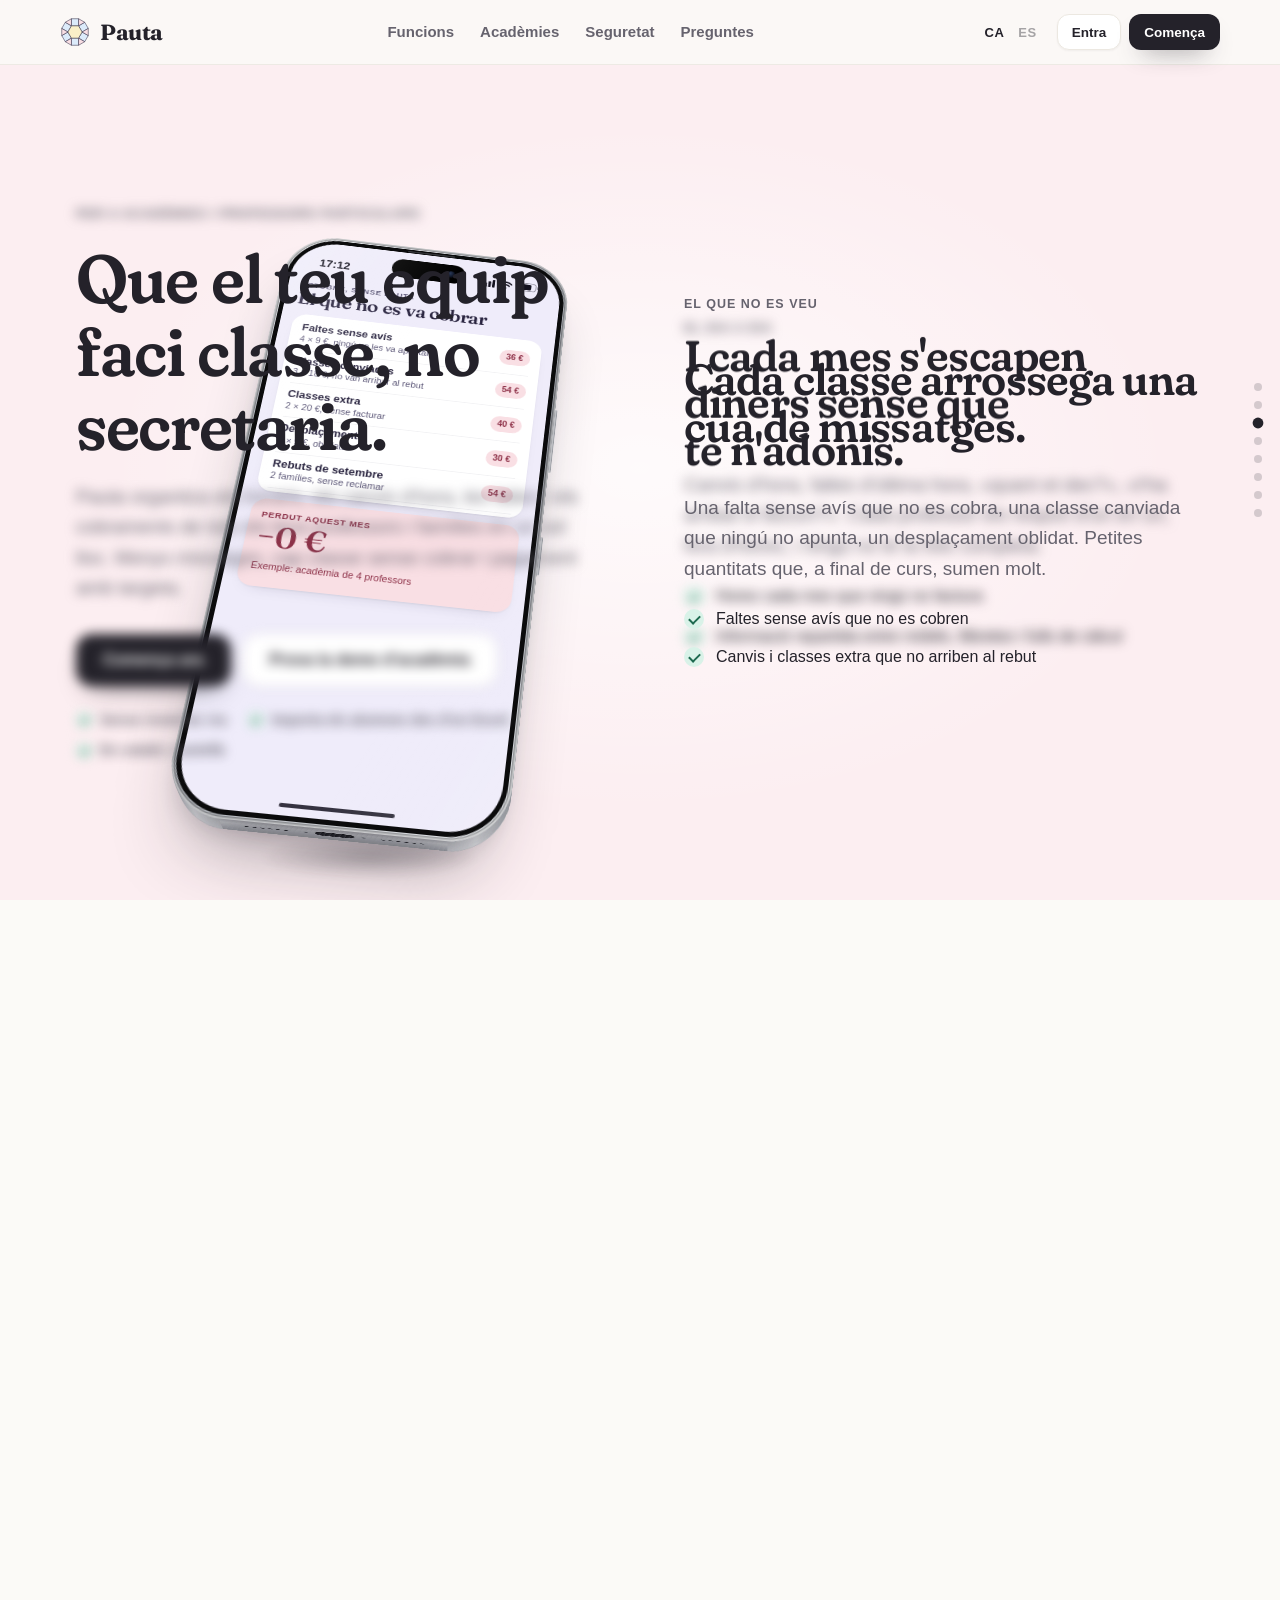
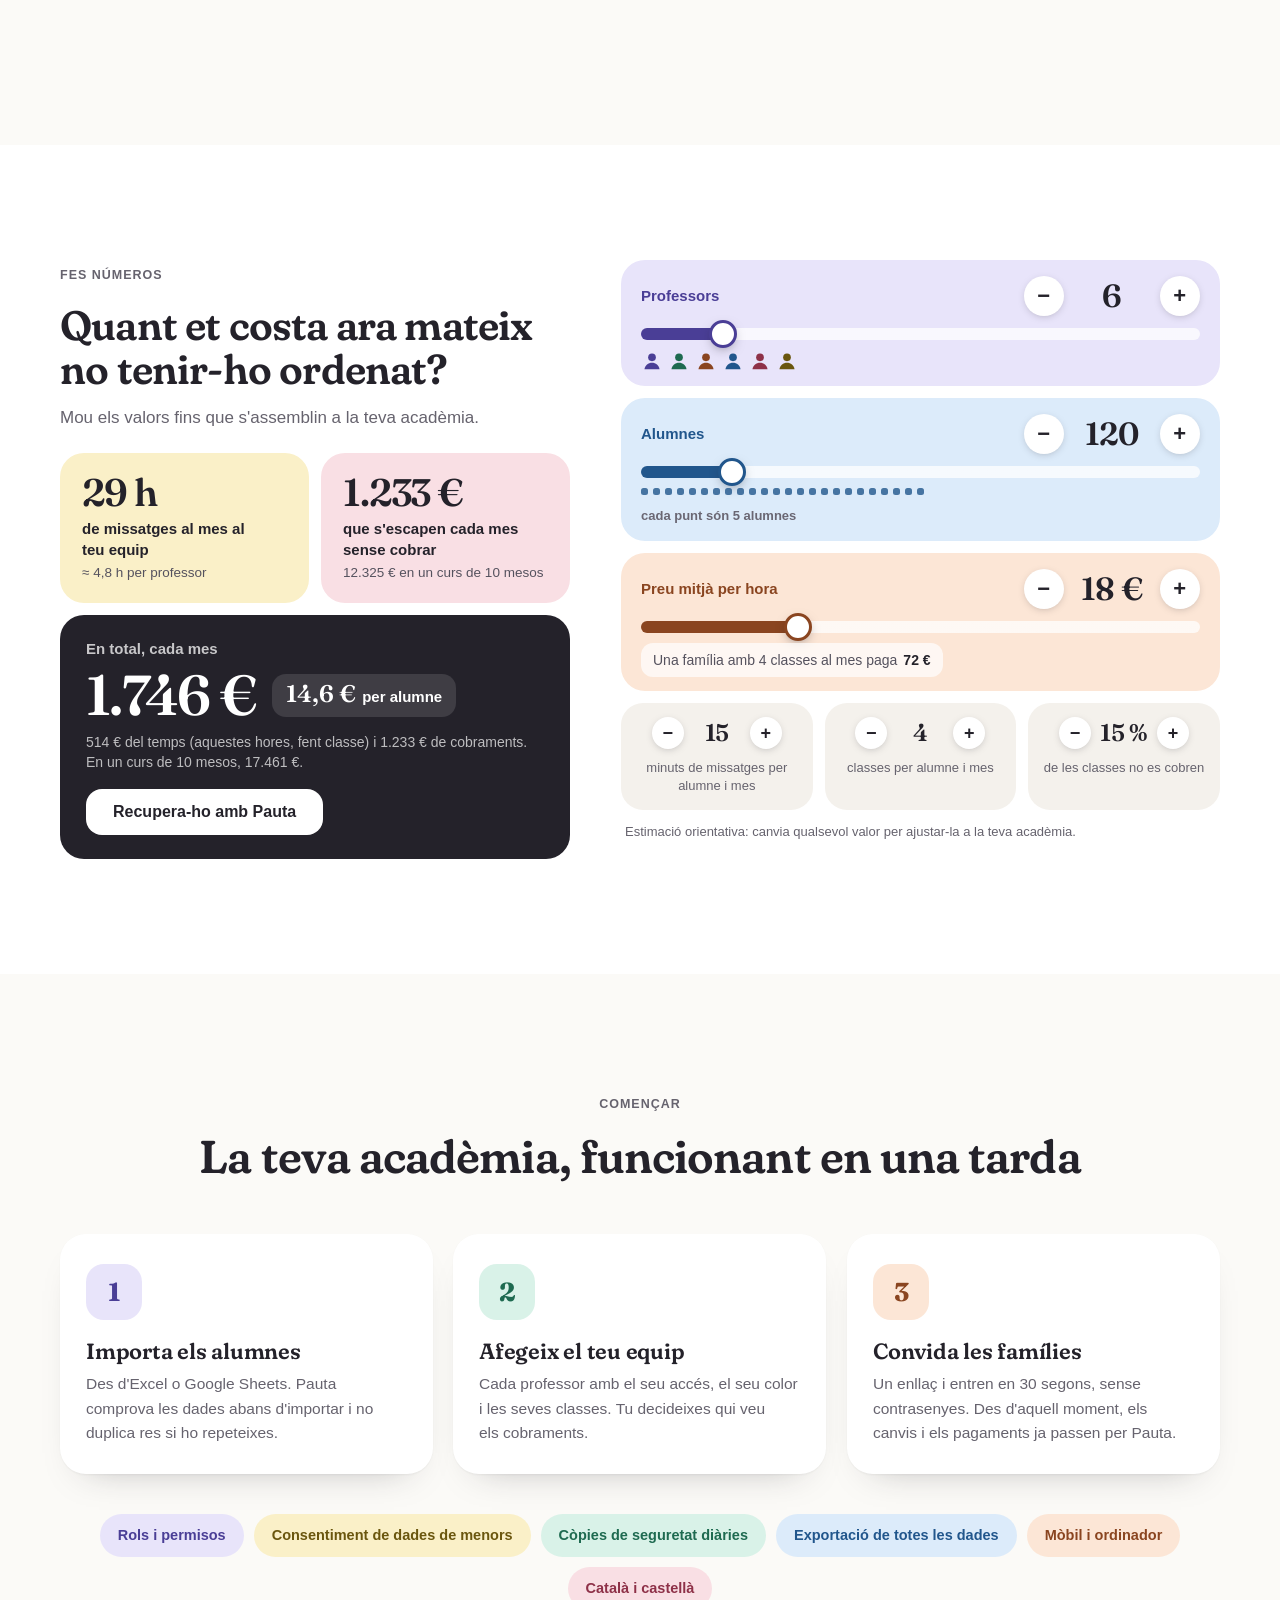
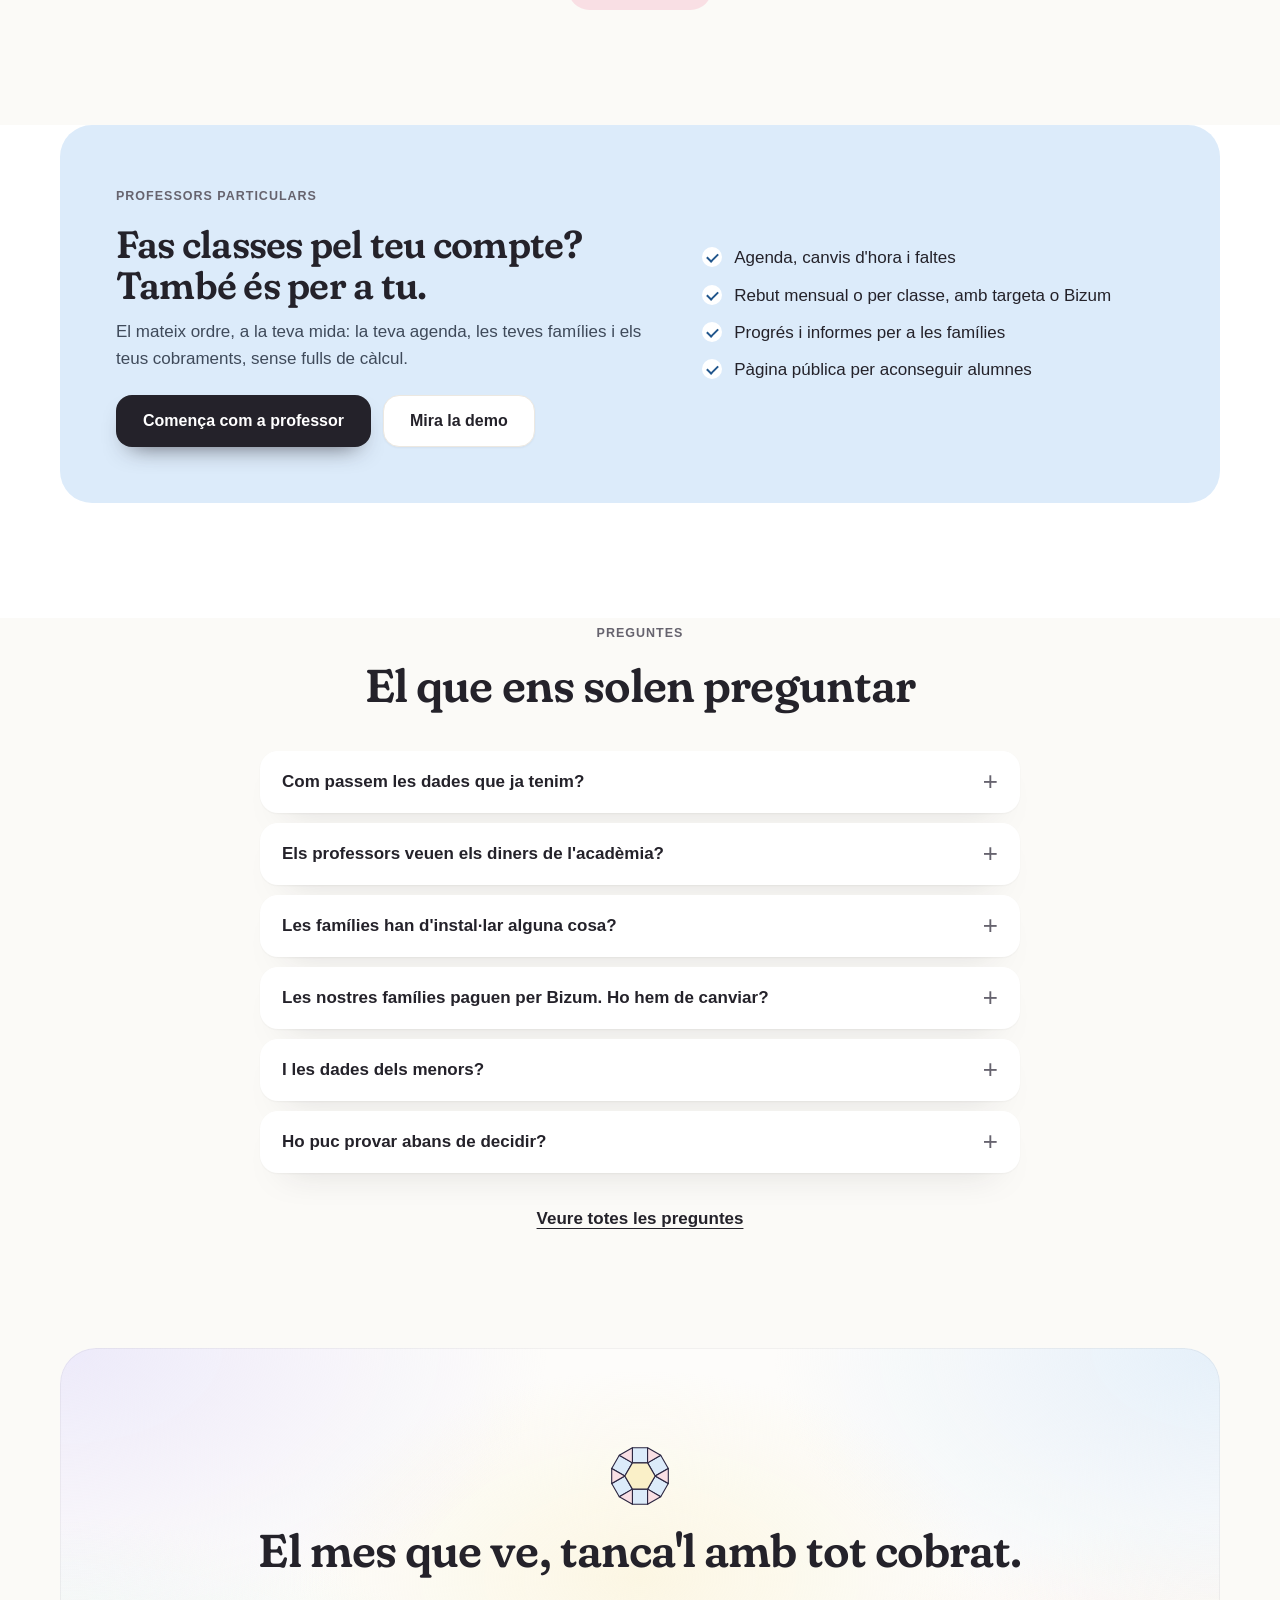
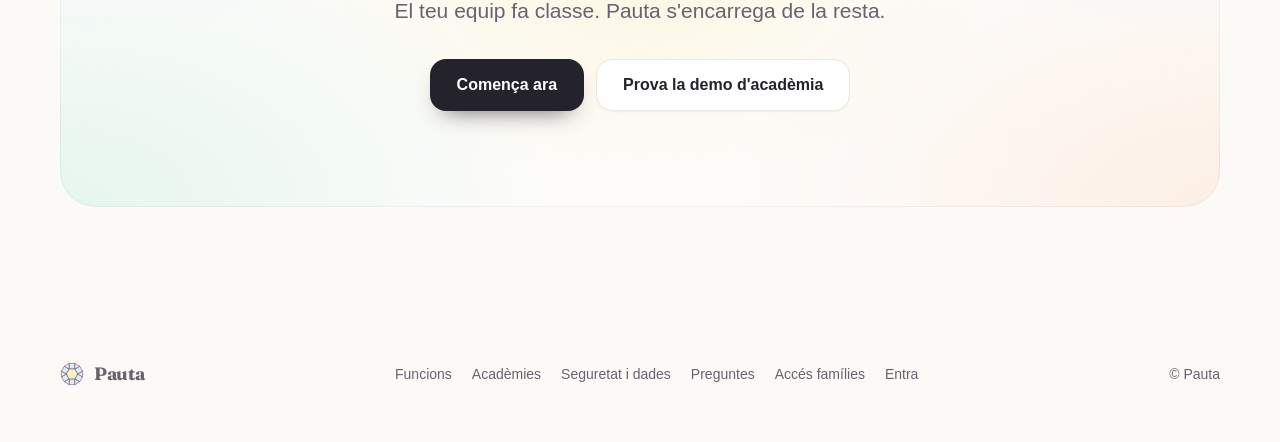
==== commit ca872cf6: "Actualitza el web: fons en passar-se de scroll i números alineats Co-Authored-By: Claude Opus 5.5 <n" ====
--- a/index.html
+++ b/index.html
@@ -134,6 +134,7 @@
     .it { display: flex; align-items: center; gap: 9px; } .it .av { width: 32px; height: 32px; border-radius: 11px; display: grid; place-items: center; font-weight: 800; font-size: 13px; flex: none; }
     .it b { display: block; font-size: 12.5px; line-height: 1.25; } .it small { display: block; font-size: 10.5px; line-height: 1.3; color: var(--a-ink2); } .it .g { flex: 1; min-width: 0; }
     .big { font: 600 24px/1.1 var(--serif); }
+    .cd.stat { display: flex; flex-direction: column; gap: 6px; } .cd.stat .big { margin-top: auto; }   /* els números sempre a la mateixa altura */
     .pl { display: inline-flex; align-items: center; height: 20px; padding: 0 8px; border-radius: 99px; font-size: 10px; font-weight: 800; white-space: nowrap; }
     .pl.men { background: var(--men); color: var(--men-i); } .pl.man { background: var(--man); color: var(--man-i); } .pl.cel { background: var(--cel); color: var(--cel-i); } .pl.pre { background: var(--pre); color: var(--pre-i); } .pl.ros { background: var(--ros); color: var(--ros-i); } .pl.lav { background: var(--lav); color: var(--lav-i); }
     .tabs { position: absolute; left: 0; right: 0; bottom: 0; height: 78px; background: rgba(255,255,255,.94); backdrop-filter: blur(10px); border-top: 1px solid rgba(42,37,64,.07); display: flex; padding: 8px 6px 0; z-index: 5; }
@@ -497,7 +498,7 @@
     const SCREENS = [
       { id: 'dash', tabs: () => [T_ADMIN(), 0], html: () => `
         <div class="a" style="--d:0"><div class="eb">Acadèmia Nord · ${L('dilluns 16 de novembre', 'lunes 16 de noviembre')}</div><h4>${L('Bona tarda, Marta', 'Buenas tardes, Marta')}</h4></div>
-        <div class="a" style="--d:.1;display:flex;gap:8px"><div class="cd" style="flex:1;background:var(--cel)"><div class="eb">${L('Classes avui', 'Clases hoy')}</div><div class="big">32</div></div><div class="cd" style="flex:1;background:var(--men)"><div class="eb">${L('Ja fetes', 'Ya hechas')}</div><div class="big"><span data-count="21">0</span></div></div><div class="cd" style="flex:1;background:var(--man)"><div class="eb">${L('Alumnes', 'Alumnos')}</div><div class="big">186</div></div></div>
+        <div class="a" style="--d:.1;display:flex;gap:8px"><div class="cd stat" style="flex:1;background:var(--cel)"><div class="eb">${L('Classes avui', 'Clases hoy')}</div><div class="big">32</div></div><div class="cd stat" style="flex:1;background:var(--men)"><div class="eb">${L('Ja fetes', 'Ya hechas')}</div><div class="big"><span data-count="21">0</span></div></div><div class="cd stat" style="flex:1;background:var(--man)"><div class="eb">${L('Alumnes', 'Alumnos')}</div><div class="big">186</div></div></div>
         <div class="cd a" style="--d:.22"><div class="eb">${L('Equip · classes d\'avui', 'Equipo · clases de hoy')}</div>${tutor('Ana Soler', 9, 'lav', .3)}${tutor('Bru Vidal', 8, 'pre', .4)}${tutor('Clara Mas', 8, 'ros', .5)}${tutor('Dani Font', 7, 'cel', .6)}</div>
         <div class="cd it a" style="--d:.45;background:var(--pre)">${av('4', 'ros')}<div class="g"><b>${L('4 coses per decidir', '4 cosas por decidir')}</b><small>${L('2 canvis d\'hora, 1 classe extra i 1 pagament', '2 cambios de hora, 1 clase extra y 1 pago')}</small></div></div>` },
       { id: 'lock', html: () => `<div class="lock"></div>
@@ -684,6 +685,7 @@
 
     // ---------- Bucle: scroll amb inèrcia per a tot ----------
     let sy = scrollY, t0 = performance.now();
+    const PAGE_BG = getComputedStyle(document.body).backgroundColor; let lastEdge = '';
     function plateau(raw) { const i = Math.floor(raw), f = raw - i; return i + (f < 0.2 ? 0 : f > 0.8 ? 1 : smooth((f - 0.2) / 0.6)); }
     function frame(now) {
       const y = scrollY;
@@ -745,7 +747,11 @@
 
       // fons
       const a = PRGB[Math.min(PRGB.length - 1, Math.floor(s))], b = PRGB[Math.min(PRGB.length - 1, Math.floor(s) + 1)], ff = s - Math.floor(s);
-      tint.style.background = `rgb(${a.map((v, k) => Math.round(v + (b[k] - v) * ff)).join(',')})`;
+      const tintRgb = `rgb(${a.map((v, k) => Math.round(v + (b[k] - v) * ff)).join(',')})`;
+      tint.style.background = tintRgb;
+      // si es passa de scroll, el que es veu per fora ha de ser del color de la part de la pàgina que hi ha
+      const edgeBg = y < tourTop + scrollLen ? tintRgb : PAGE_BG;   // a dalt, el color del pas; a baix, el de la pàgina
+      if (edgeBg !== lastEdge) { document.documentElement.style.backgroundColor = edgeBg; lastEdge = edgeBg; }
       const cur = Math.round(s); [...dotsEl.children].forEach((d, k) => d.classList.toggle('on', k === cur));
       hint.style.opacity = s > 0.15 ? 0 : outC(clamp((now - t0 - 1600) / 600));
 
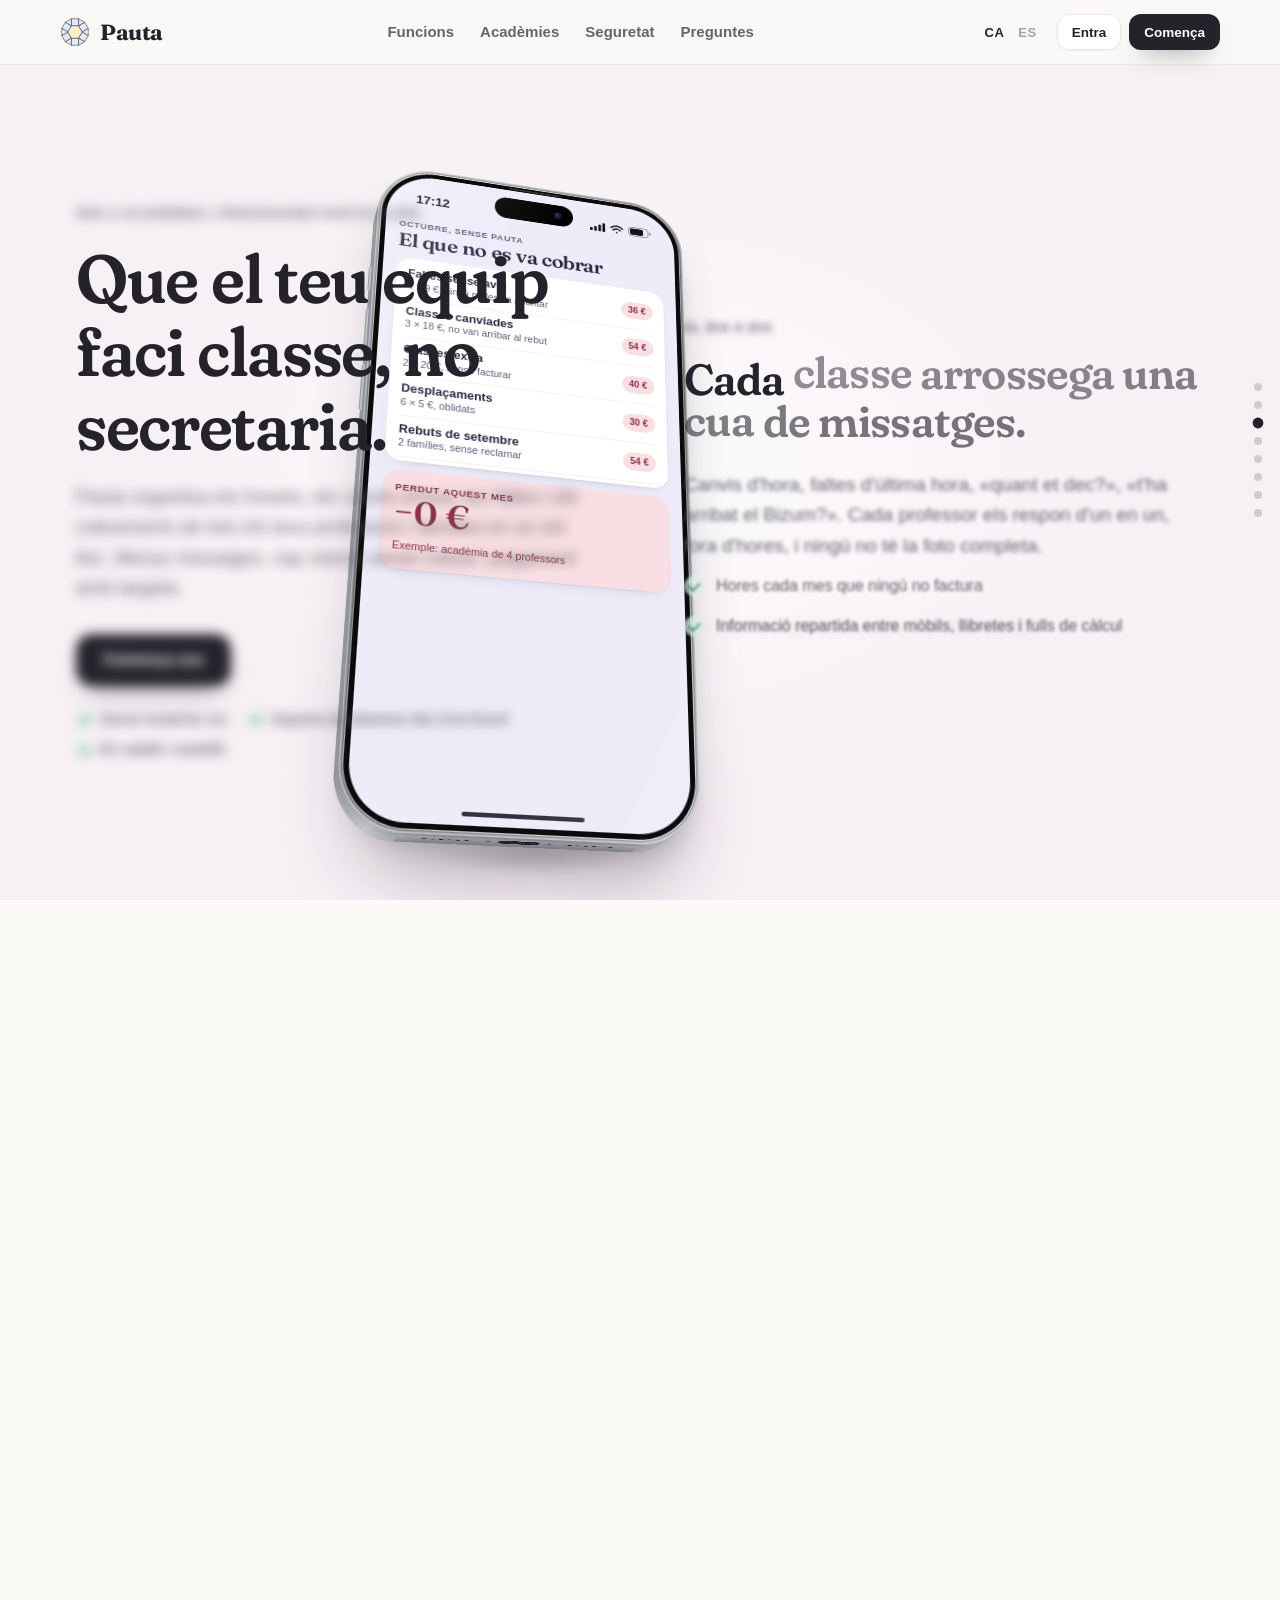
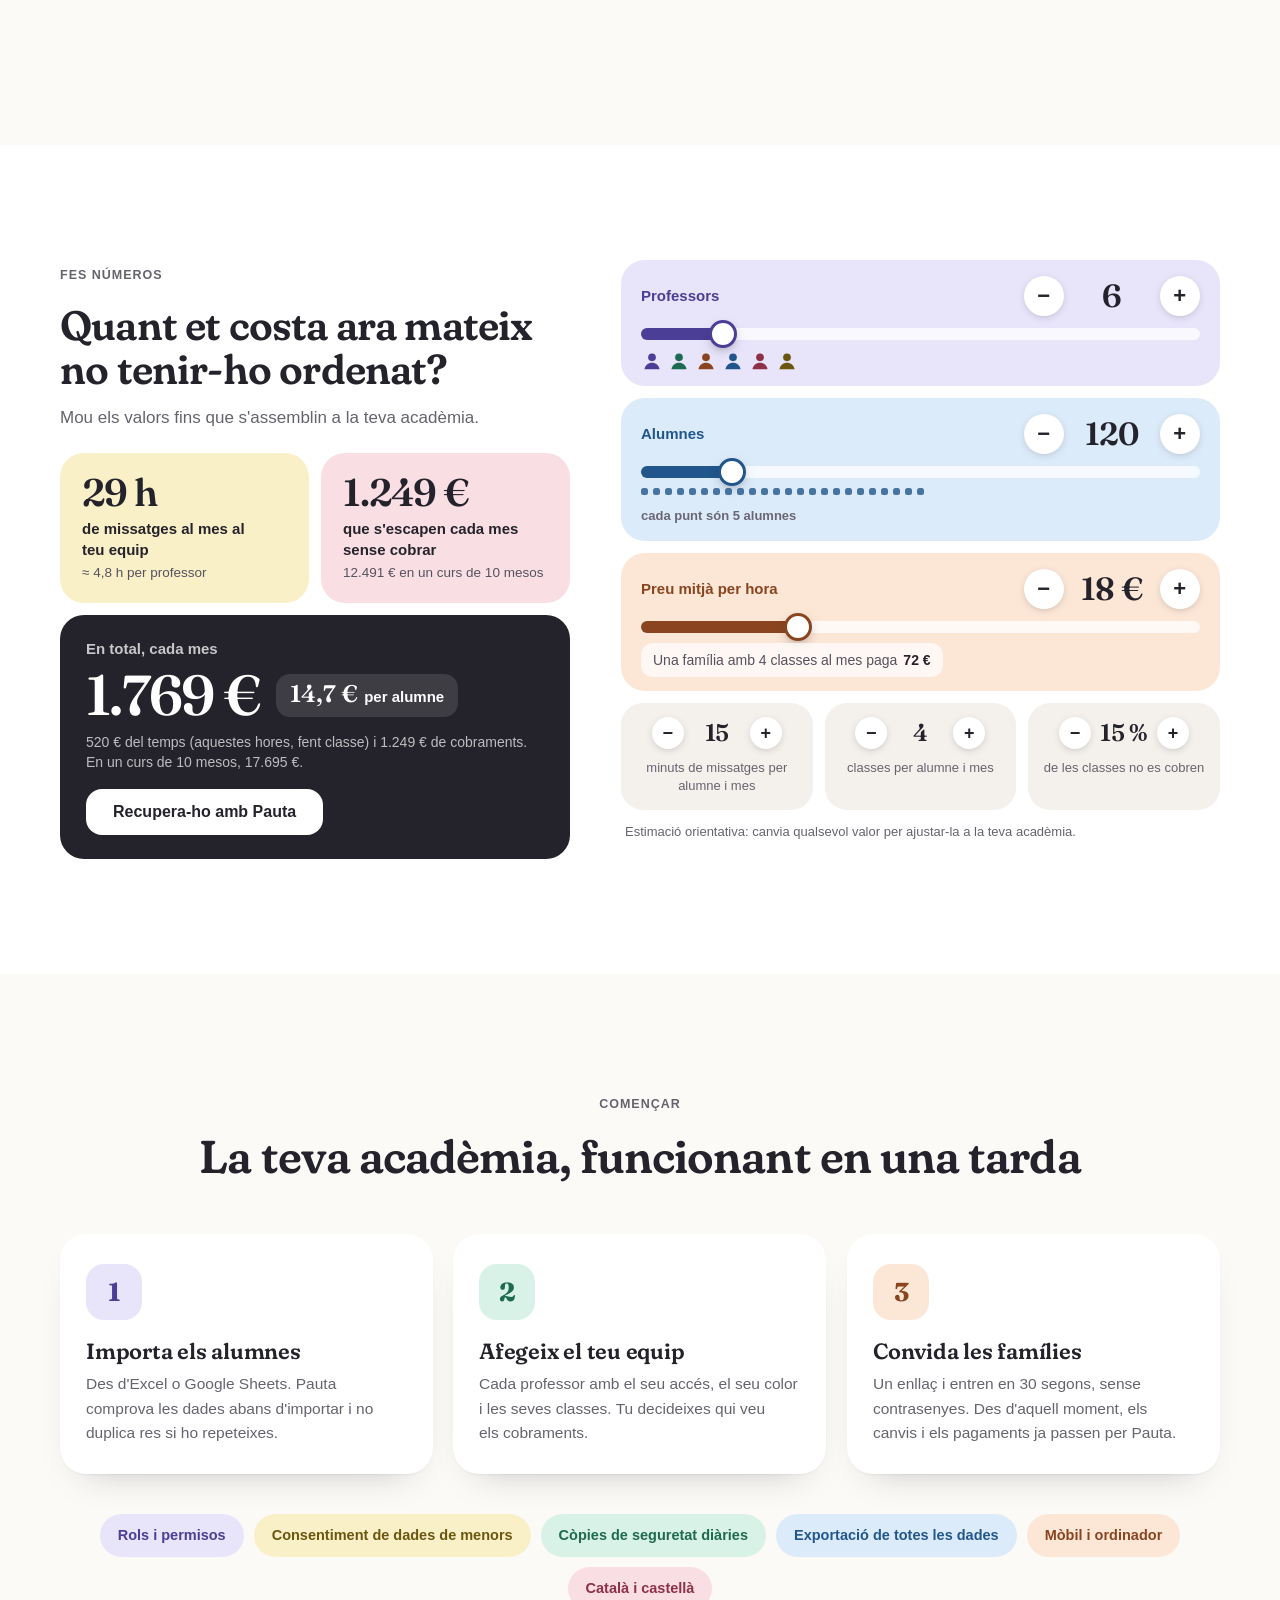
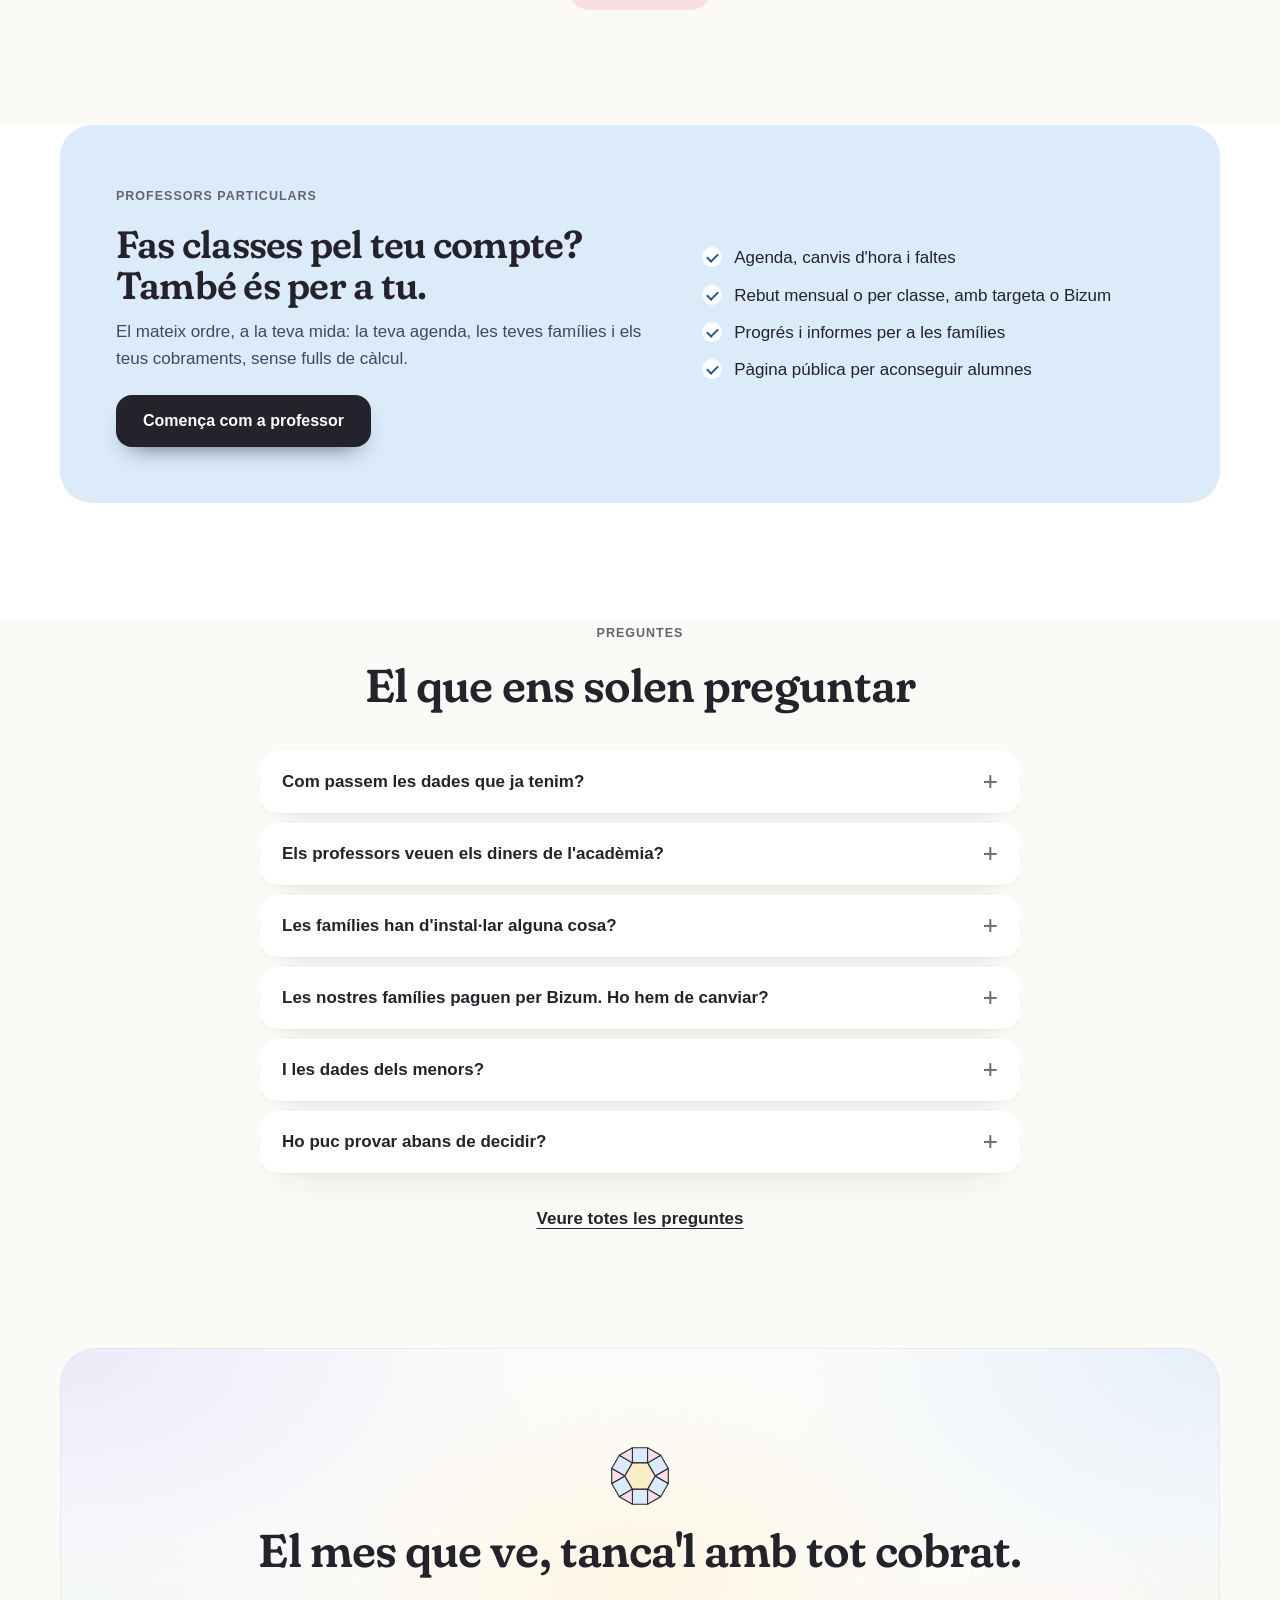
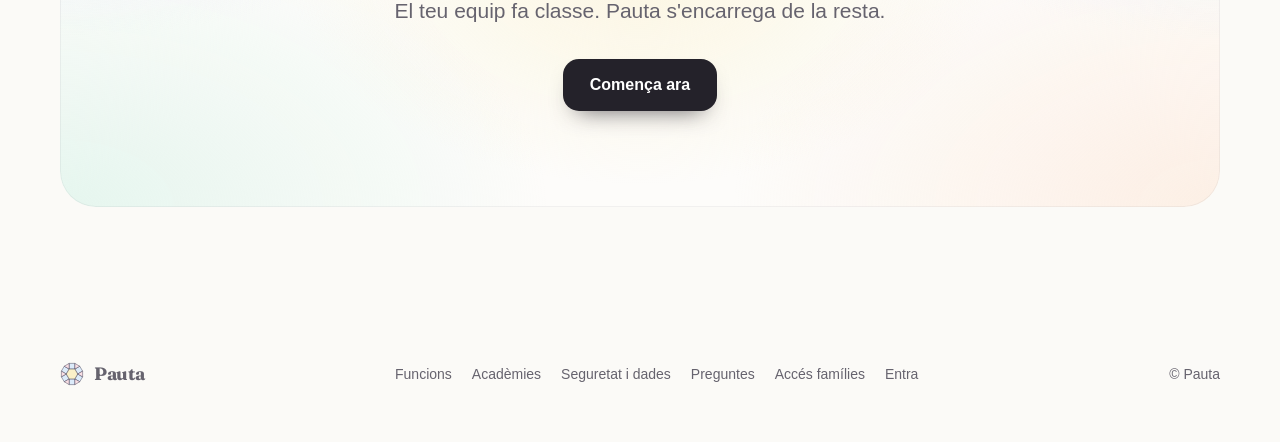
==== commit 3723d286: "Actualitza el web: fora les demos i l'app a pauta-apt.pages.dev" ====
--- a/index.html
+++ b/index.html
@@ -272,8 +272,8 @@
       </ul>
       <div class="right">
         <div class="lang" role="group" aria-label="Idioma"><button data-l="ca" class="on" aria-pressed="true">CA</button><button data-l="es" aria-pressed="false">ES</button></div>
-        <a class="btn sec sm login" href="/app" data-es="Entrar">Entra</a>
-        <a class="btn prim sm" href="/app?onboarding" data-es="Empieza">Comença</a>
+        <a class="btn sec sm login" href="https://pauta-apt.pages.dev/app" data-es="Entrar">Entra</a>
+        <a class="btn prim sm" href="https://pauta-apt.pages.dev/app?onboarding" data-es="Empieza">Comença</a>
       </div>
     </div>
   </header>
@@ -288,7 +288,7 @@
           <span class="chip t-lav ln" data-es="Para academias y profesores particulares">Per a acadèmies i professors particulars</span>
           <h1 class="split"><span data-es="Que tu equipo">Que el teu equip</span> <span data-es="dé clase,">faci classe,</span> <span data-es="no secretaría.">no secretaria.</span></h1>
           <p class="ln" data-es="Pauta organiza los horarios, los cambios de hora, las faltas y los cobros de todos tus profesores y familias en un solo lugar. Menos mensajes, ninguna clase sin cobrar y pago con tarjeta.">Pauta organitza els horaris, els canvis d'hora, les faltes i els cobraments de tots els teus professors i famílies en un sol lloc. Menys missatges, cap classe sense cobrar i pagament amb targeta.</p>
-          <div class="row ln"><a class="btn prim" href="/app?onboarding" data-es="Empieza ahora">Comença ara</a><button class="btn sec" data-demo="academy" data-es="Prueba la demo de academia">Prova la demo d'acadèmia</button></div>
+          <div class="row ln"><a class="btn prim" href="https://pauta-apt.pages.dev/app?onboarding" data-es="Empieza ahora">Comença ara</a></div>
           <div class="micro ln"><span><i class="tick"></i><b style="font-weight:600" data-es="Sin instalar nada">Sense instal·lar res</b></span><span><i class="tick"></i><b style="font-weight:600" data-es="Importa tus alumnos desde Excel">Importa els alumnes des d'un Excel</b></span><span><i class="tick"></i><b style="font-weight:600" data-es="En catalán y castellano">En català i castellà</b></span></div>
         </article>
 
@@ -338,7 +338,7 @@
           <span class="chip t-pre ln" data-es="A final de mes">A final de mes</span>
           <h2 class="split" data-es="Cierra el mes con todo cobrado y las familias contentas.">Tanca el mes amb tot cobrat i les famílies contentes.</h2>
           <p class="ln" data-es="Los recibos salen solos, las familias reciben el informe del trimestre y los intensivos se llenan avisando a todo el mundo de una vez. Tu equipo vuelve a tener tiempo para lo que importa: dar clase.">Els rebuts surten sols, les famílies reben l'informe del trimestre i els intensius s'omplen avisant tothom d'un sol cop. El teu equip torna a tenir temps per al que importa: fer classe.</p>
-          <div class="row ln"><a class="btn prim" href="/app?onboarding" data-es="Empieza ahora">Comença ara</a><button class="btn sec" data-demo="academy" data-es="Prueba la demo de academia">Prova la demo d'acadèmia</button></div>
+          <div class="row ln"><a class="btn prim" href="https://pauta-apt.pages.dev/app?onboarding" data-es="Empieza ahora">Comença ara</a></div>
         </article>
 
         <div class="pshadow" id="pshadow" aria-hidden="true"></div>
@@ -395,7 +395,7 @@
           <div class="results rv">
             <div class="pair"><div class="res" style="background:var(--man)"><div class="n" id="oH">30 h</div><div class="l" data-es="de mensajes al mes en tu equipo">de missatges al mes al teu equip</div><div class="s" id="oH2">≈ 5 h per professor</div></div>
             <div class="res" style="background:var(--ros)"><div class="n" id="oE">1.296 €</div><div class="l" data-es="que se escapan cada mes sin cobrar">que s'escapen cada mes sense cobrar</div><div class="s" id="oE2"></div></div></div>
-            <div class="res tot"><div class="l" data-es="En total, cada mes">En total, cada mes</div><div class="nrow"><div class="n" id="oV">1.836 €</div><div class="per" id="oV2"></div></div><div class="s" id="oV3"></div><a class="btn wht" href="/app?onboarding" data-es="Recupéralo con Pauta">Recupera-ho amb Pauta</a></div>
+            <div class="res tot"><div class="l" data-es="En total, cada mes">En total, cada mes</div><div class="nrow"><div class="n" id="oV">1.836 €</div><div class="per" id="oV2"></div></div><div class="s" id="oV3"></div><a class="btn wht" href="https://pauta-apt.pages.dev/app?onboarding" data-es="Recupéralo con Pauta">Recupera-ho amb Pauta</a></div>
             
           </div>
         </div>
@@ -423,7 +423,7 @@
         <div><span class="chip" style="background:#fff;color:var(--cel-i)" data-es="Profesores particulares">Professors particulars</span>
           <h2 style="margin-top:16px;font-size:clamp(26px,3.2vw,38px)" data-es="¿Das clases por tu cuenta? También es para ti.">Fas classes pel teu compte? També és per a tu.</h2>
           <p style="margin-top:12px;color:#3f4a5a" data-es="El mismo orden, a tu medida: tu agenda, tus familias y tus cobros, sin hojas de cálculo.">El mateix ordre, a la teva mida: la teva agenda, les teves famílies i els teus cobraments, sense fulls de càlcul.</p>
-          <div class="row" style="margin-top:22px"><a class="btn prim" href="/app?onboarding" data-es="Empieza como profesor">Comença com a professor</a><button class="btn sec" data-demo="solo" data-es="Mira la demo">Mira la demo</button></div></div>
+          <div class="row" style="margin-top:22px"><a class="btn prim" href="https://pauta-apt.pages.dev/app?onboarding" data-es="Empieza como profesor">Comença com a professor</a></div></div>
         <ul><li><i class="tick"></i><span data-es="Agenda, cambios de hora y faltas">Agenda, canvis d'hora i faltes</span></li><li><i class="tick"></i><span data-es="Recibo mensual o por clase, con tarjeta o Bizum">Rebut mensual o per classe, amb targeta o Bizum</span></li><li><i class="tick"></i><span data-es="Progreso e informes para las familias">Progrés i informes per a les famílies</span></li><li><i class="tick"></i><span data-es="Página pública para conseguir alumnos">Pàgina pública per aconseguir alumnes</span></li></ul>
       </div></div>
     </section>
@@ -438,7 +438,7 @@
           <details class="q rv"><summary data-es="¿Las familias tienen que instalar algo?">Les famílies han d'instal·lar alguna cosa?</summary><p data-es="No. Entran con un enlace, sin contraseñas, desde el navegador del móvil. Si quieren, la pueden instalar como una app.">No. Entren amb un enllaç, sense contrasenyes, des del navegador del mòbil. Si volen, la poden instal·lar com una app.</p></details>
           <details class="q rv"><summary data-es="Nuestras familias pagan por Bizum. ¿Tenemos que cambiarlo?">Les nostres famílies paguen per Bizum. Ho hem de canviar?</summary><p data-es="No. Puedes seguir marcando los pagos que llegan por Bizum, transferencia o en efectivo. El pago con tarjeta es una opción más, que activas cuando quieras.">No. Pots seguir marcant els pagaments que arriben per Bizum, transferència o en efectiu. El pagament amb targeta és una opció més, que actives quan vulguis.</p></details>
           <details class="q rv"><summary data-es="¿Y los datos de los menores?">I les dades dels menors?</summary><p data-es="Pauta registra el consentimiento del tutor legal, los datos son tuyos y los puedes exportar o eliminar cuando quieras. Los alumnos jóvenes entran en un modo sin dinero.">Pauta registra el consentiment del tutor legal, les dades són teves i les pots exportar o eliminar quan vulguis. Els alumnes joves entren en un mode sense diners.</p></details>
-          <details class="q rv"><summary data-es="¿Lo puedo probar antes de decidir?">Ho puc provar abans de decidir?</summary><p data-es="Sí. La demo de academia abre una academia de ejemplo con cuatro tutores y cientos de alumnos. La puedes ver como dirección, como tutor y como familia.">Sí. La demo d'acadèmia obre una acadèmia d'exemple amb quatre tutors i centenars d'alumnes. La pots veure com a direcció, com a tutor i com a família.</p></details>
+          <details class="q rv"><summary data-es="¿Lo puedo probar antes de decidir?">Ho puc provar abans de decidir?</summary><p data-es="Sí. Crear la cuenta es gratis y lleva dos minutos: empieza con tus propios alumnos y mira cómo lo ven las familias antes de decidir nada.">Sí. Crear el compte és gratuït i triga dos minuts: comença amb els teus propis alumnes i mira com ho veuen les famílies abans de decidir res.</p></details>
           <p class="rv" style="text-align:center;margin-top:22px"><a href="preguntes" style="font-weight:700;text-decoration:underline;text-underline-offset:4px" data-es="Ver todas las preguntas">Veure totes les preguntes</a></p>
         </div>
       </div>
@@ -449,7 +449,7 @@
         <div id="logo-f" style="display:flex;justify-content:center;margin-bottom:18px"></div>
         <h2 data-es="El mes que viene, ciérralo con todo cobrado.">El mes que ve, tanca'l amb tot cobrat.</h2>
         <p class="lead" data-es="Tu equipo da clase. Pauta se encarga del resto.">El teu equip fa classe. Pauta s'encarrega de la resta.</p>
-        <div class="row"><a class="btn prim" href="/app?onboarding" data-es="Empieza ahora">Comença ara</a><button class="btn sec" data-demo="academy" data-es="Prueba la demo de academia">Prova la demo d'acadèmia</button></div>
+        <div class="row"><a class="btn prim" href="https://pauta-apt.pages.dev/app?onboarding" data-es="Empieza ahora">Comença ara</a></div>
       </div></div>
     </section>
   </main>
@@ -457,7 +457,7 @@
   <footer>
     <div class="wrap">
       <span class="brand" style="font-size:18px"><span id="logo-ft"></span>Pauta</span>
-      <nav><a href="funcions" data-es="Funciones">Funcions</a><a href="academies" data-es="Academias">Acadèmies</a><a href="seguretat" data-es="Seguridad y datos">Seguretat i dades</a><a href="preguntes" data-es="Preguntas">Preguntes</a><a href="/familia" data-es="Acceso familias">Accés famílies</a><a href="/app" data-es="Entrar">Entra</a></nav>
+      <nav><a href="funcions" data-es="Funciones">Funcions</a><a href="academies" data-es="Academias">Acadèmies</a><a href="seguretat" data-es="Seguridad y datos">Seguretat i dades</a><a href="preguntes" data-es="Preguntas">Preguntes</a><a href="/familia" data-es="Acceso familias">Accés famílies</a><a href="https://pauta-apt.pages.dev/app" data-es="Entrar">Entra</a></nav>
       <span>© Pauta</span>
     </div>
   </footer>
@@ -778,19 +778,6 @@
     }
     $$('.lang button').forEach((b) => b.addEventListener('click', () => { try { localStorage.setItem('pauta.lang', b.dataset.l); } catch { /* sense emmagatzematge */ } setLang(b.dataset.l); }));
 
-    // ---------- Demos ----------
-    $$('[data-demo]').forEach((btn) => btn.addEventListener('click', async () => {
-      if (btn.disabled) return;
-      const academy = btn.dataset.demo === 'academy', txt = btn.innerHTML;
-      btn.disabled = true; btn.style.opacity = '.7'; btn.textContent = academy ? L('Preparant l\'acadèmia…', 'Preparando la academia…') : L('Preparant la demo…', 'Preparando la demo…');
-      try {
-        const r = await fetch(academy ? '/api/demo/academy' : '/api/demo/start', { method: 'POST', credentials: 'same-origin' });
-        if (!r.ok) throw new Error();
-        try { localStorage.setItem('pauta.photo', 'later'); } catch { /* idem */ }
-        location.assign('/app');                                    // directe a l'app (mai torna a la landing)
-      } catch { btn.disabled = false; btn.style.opacity = ''; btn.innerHTML = txt; alert(L('No s\'ha pogut obrir la demo. Torna-ho a provar.', 'No se ha podido abrir la demo. Vuelve a intentarlo.')); }
-    }));
-
     // ---------- Arrencada ----------
     let saved = null; try { saved = localStorage.getItem('pauta.lang'); } catch { /* idem */ }
     if (saved === 'es') setLang('es'); else { splitTitles(); renderScreens(); recompute(); }
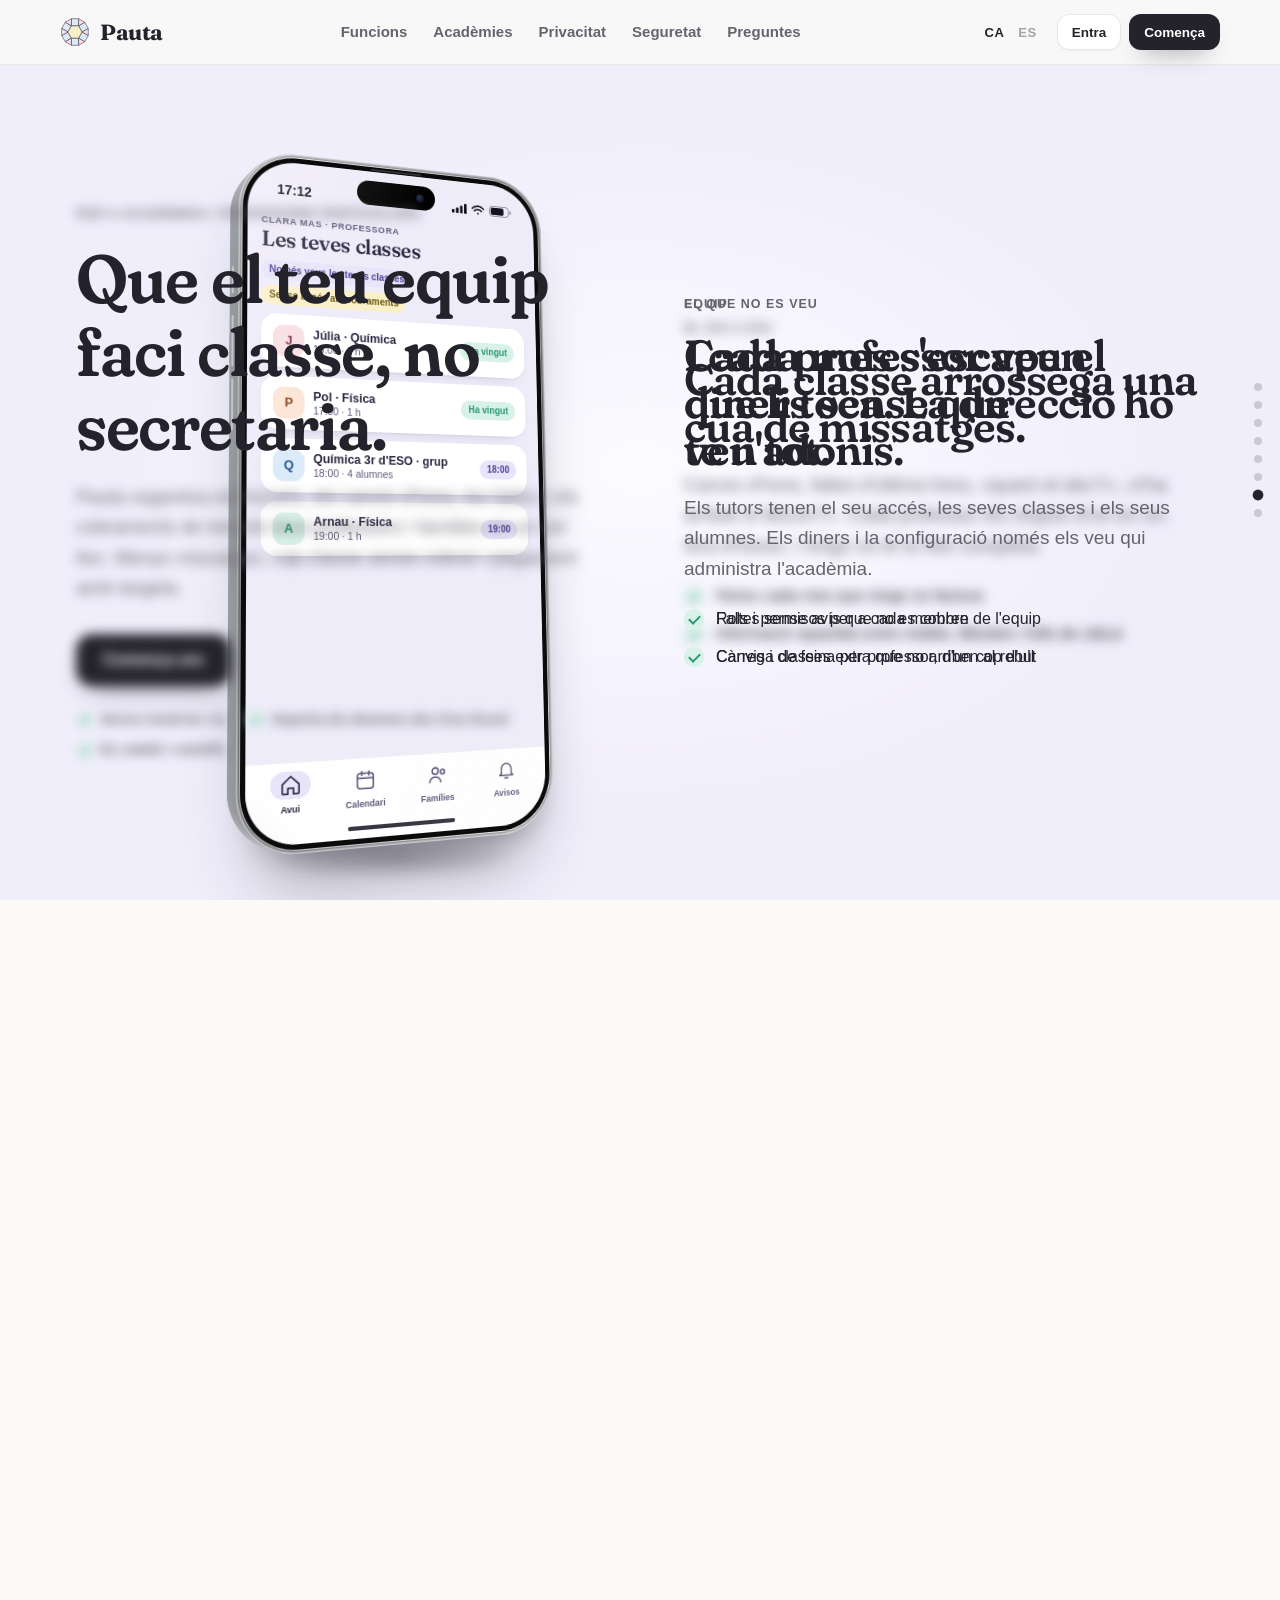
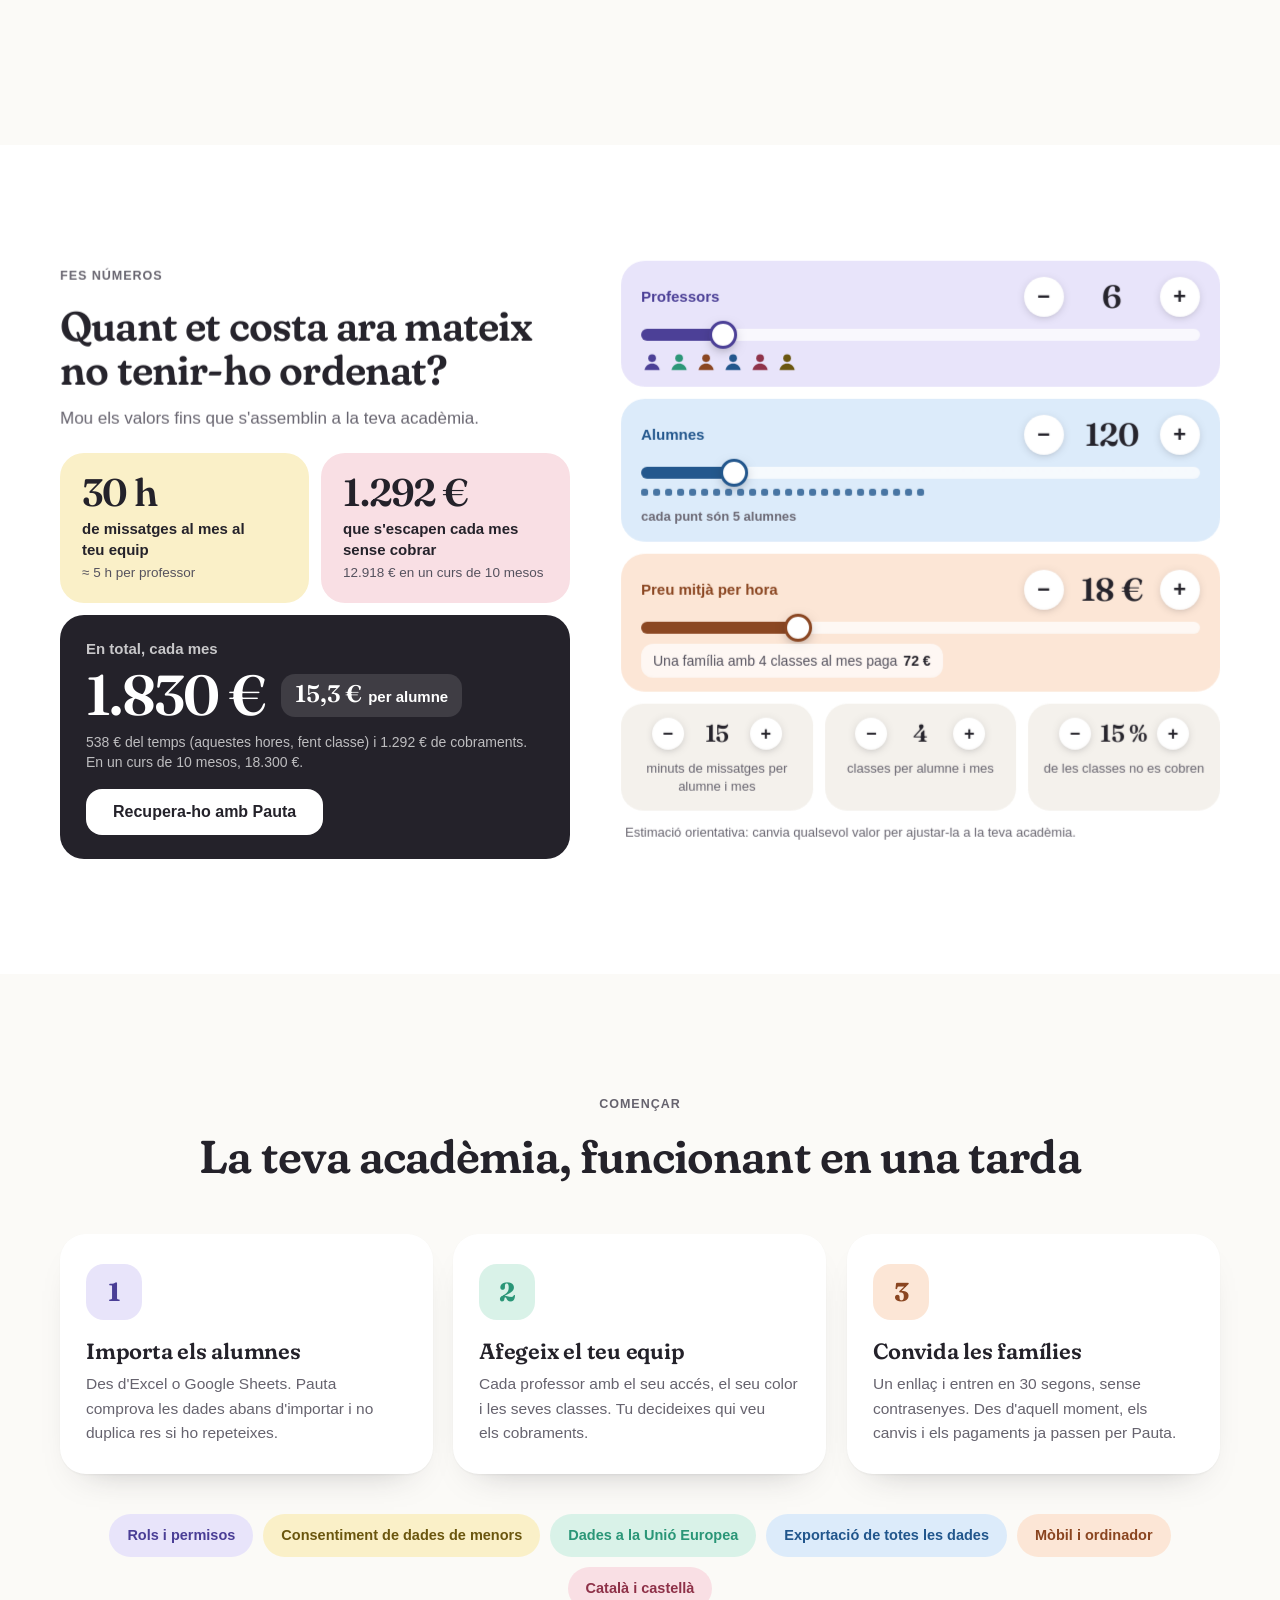
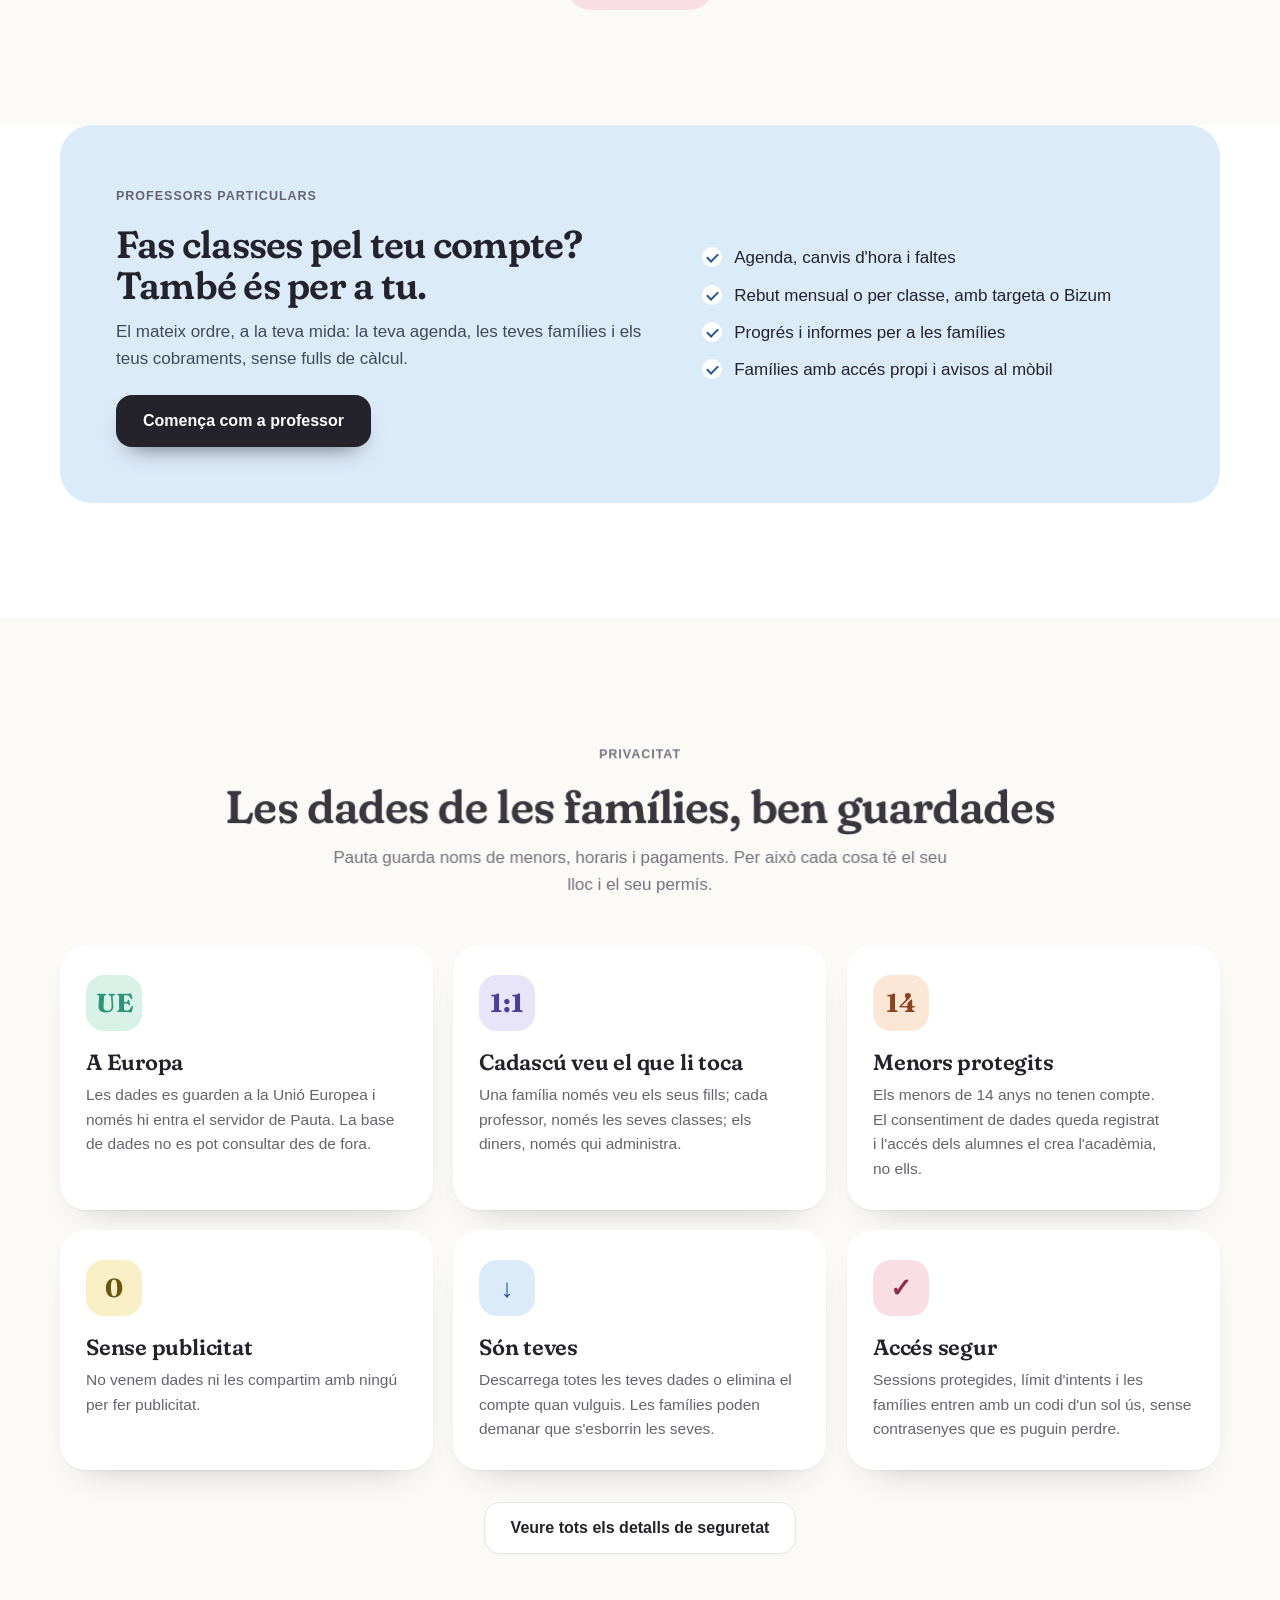
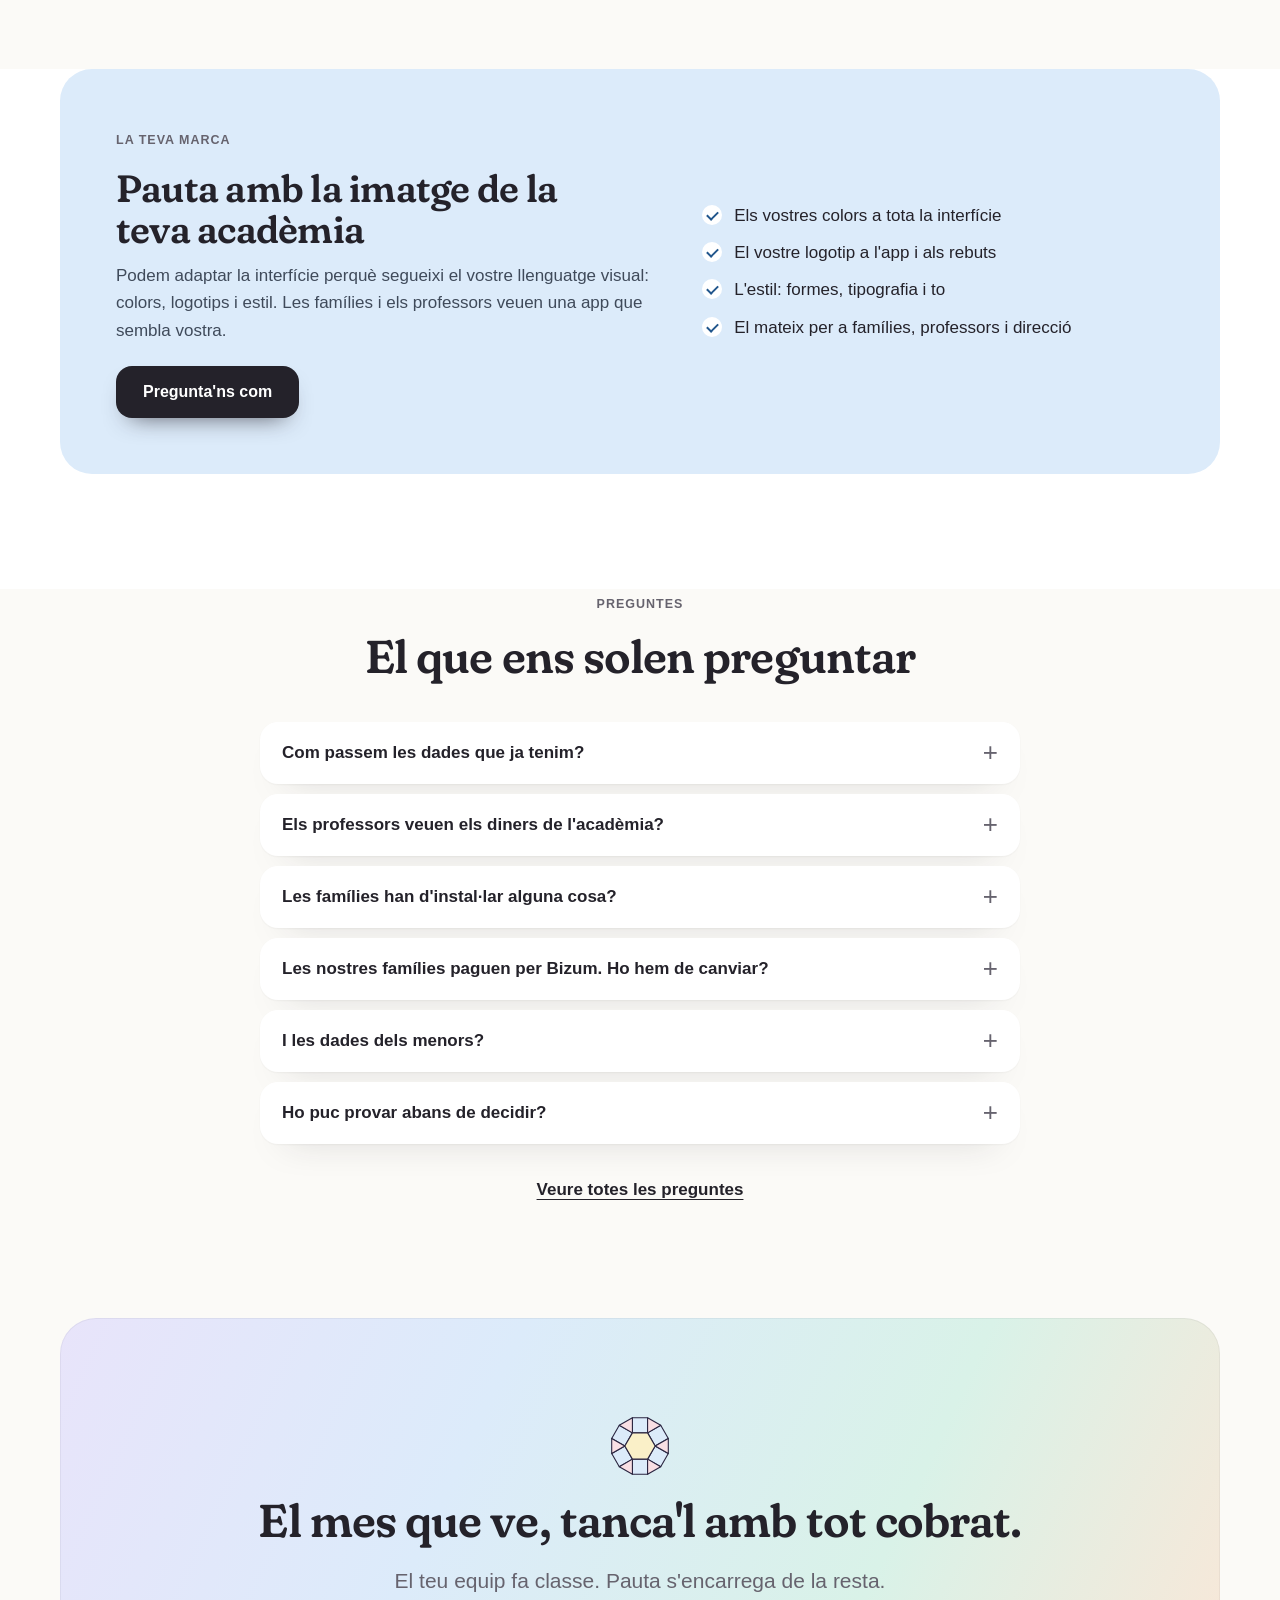
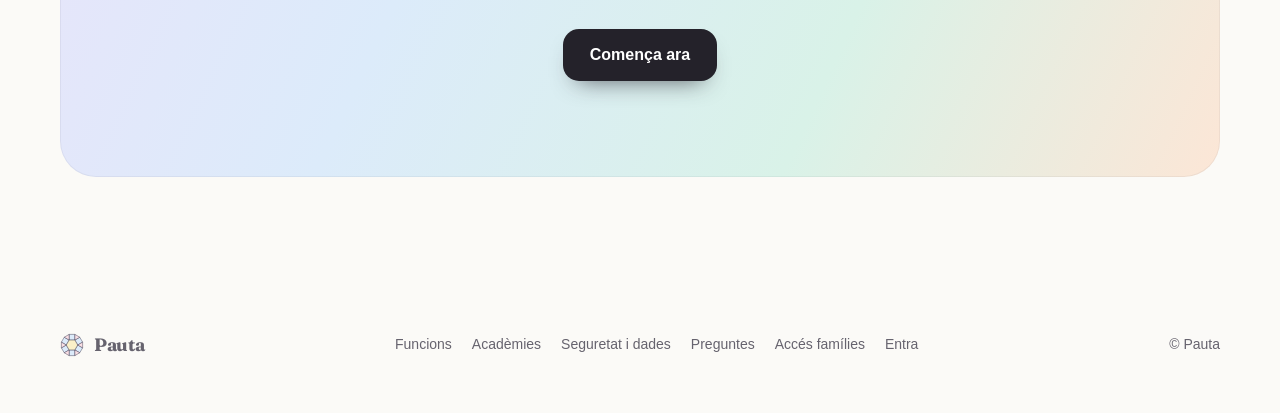
==== commit 078fa68b: "Actualitza el web: Privacitat, La teva marca, Seguretat i verd menta" ====
--- a/index.html
+++ b/index.html
@@ -16,7 +16,7 @@
   <style>
     :root {
       --bg: #FBFAF7; --paper: #FFFFFF; --ink: #24222A; --ink2: #66636E; --line: #ECE8E1;
-      --lav: #E8E4FA; --lav-i: #4A3E96; --man: #FAF0C8; --man-i: #6A560E; --men: #D9F2E8; --men-i: #1E6A50;
+      --lav: #E8E4FA; --lav-i: #4A3E96; --man: #FAF0C8; --man-i: #6A560E; --men: #D9F2E8; --men-i: #2A9677;
       --cel: #DCEBFA; --cel-i: #21568C; --pre: #FCE6D6; --pre-i: #8A4520; --ros: #F9DFE4; --ros-i: #8E3148;
       --serif: Fraunces, Georgia, serif; --sans: 'Helvetica Neue', Helvetica, Arial, sans-serif;   /* títols: Fraunces; text: provisional Helvetica (a Windows, Arial) */ --ease: cubic-bezier(.2,.8,.2,1); --spring: cubic-bezier(.34,1.4,.64,1);
       --shadow: 0 1px 2px rgba(36,34,42,.05), 0 18px 36px -26px rgba(36,34,42,.35);
@@ -227,7 +227,7 @@
     details.q summary { min-height: 62px; display: flex; align-items: center; justify-content: space-between; gap: 16px; font-weight: 700; font-size: 17px; cursor: pointer; list-style: none; }
     details summary::-webkit-details-marker { display: none; } details.q summary::after { content: '+'; font-size: 26px; color: var(--ink2); font-weight: 500; transition: transform .25s var(--ease); }
     details.q[open] summary::after { transform: rotate(45deg); } details.q p { color: var(--ink2); padding: 0 0 20px; }
-    .final .box { text-align: center; border-radius: 36px; padding: clamp(44px, 8vw, 96px) 20px; background: radial-gradient(60% 90% at 0% 0%, rgba(232,228,250,.75), transparent 70%), radial-gradient(55% 90% at 100% 0%, rgba(220,235,250,.7), transparent 70%), radial-gradient(60% 90% at 100% 100%, rgba(252,230,214,.6), transparent 70%), radial-gradient(60% 90% at 0% 100%, rgba(217,242,232,.65), transparent 70%), radial-gradient(40% 60% at 50% 50%, rgba(250,240,200,.45), transparent 75%), #FDFCFA; box-shadow: inset 0 0 0 1px rgba(36,34,42,.05); }
+    .final .box { text-align: center; border-radius: 36px; padding: clamp(44px, 8vw, 96px) 20px; background: linear-gradient(115deg, #E8E4FA 0%, #DCEBFA 34%, #D9F2E8 68%, #FCE6D6 100%); box-shadow: inset 0 0 0 1px rgba(36,34,42,.05); }
     .final .lead { margin: 18px auto 32px; } .final .row { justify-content: center; }
     footer { padding: 40px 0 56px; color: var(--ink2); font-size: 14px; }
     footer .wrap { display: flex; flex-wrap: wrap; gap: 14px 28px; justify-content: space-between; align-items: center; } footer nav { display: flex; gap: 20px; flex-wrap: wrap; }
@@ -267,6 +267,7 @@
       <ul>
         <li><a href="funcions" data-es="Funciones">Funcions</a></li>
         <li><a href="academies" data-es="Academias">Acadèmies</a></li>
+        <li><a href="#privacitat" data-es="Privacidad">Privacitat</a></li>
         <li><a href="seguretat" data-es="Seguridad">Seguretat</a></li>
         <li><a href="preguntes" data-es="Preguntas">Preguntes</a></li>
       </ul>
@@ -379,7 +380,7 @@
             </div>
             <div class="ctl" data-k="A" style="--c:var(--cel);--ci:var(--cel-i)">
               <div class="top"><span class="lab" data-es="Alumnos">Alumnes</span><div class="stp"><button type="button" data-d="-1" aria-label="Menys">−</button><b class="val" id="vA">120</b><button type="button" data-d="1" aria-label="Més">+</button></div></div>
-              <input type="range" id="iA" min="5" max="800" step="5" value="120" aria-label="Alumnes"><div class="viz" id="zA"></div>
+              <input type="range" id="iA" min="1" max="800" step="1" value="120" aria-label="Alumnes"><div class="viz" id="zA"></div>
             </div>
             <div class="ctl" data-k="P" style="--c:var(--pre);--ci:var(--pre-i)">
               <div class="top"><span class="lab" data-es="Precio medio por hora">Preu mitjà per hora</span><div class="stp"><button type="button" data-d="-1" aria-label="Menys">−</button><b class="val" id="vP">18 €</b><button type="button" data-d="1" aria-label="Més">+</button></div></div>
@@ -412,7 +413,7 @@
           <div class="step rv"><div class="num" style="background:var(--pre);color:var(--pre-i)">3</div><h3 data-es="Invita a las familias">Convida les famílies</h3><p data-es="Un enlace y entran en 30 segundos, sin contraseñas. Desde ese momento, los cambios y los pagos ya pasan por Pauta.">Un enllaç i entren en 30 segons, sense contrasenyes. Des d'aquell moment, els canvis i els pagaments ja passen per Pauta.</p></div>
         </div>
         <div class="trust rv">
-          <span class="t-lav" data-es="Roles y permisos">Rols i permisos</span><span class="t-man" data-es="Consentimiento de datos de menores">Consentiment de dades de menors</span><span class="t-men" data-es="Copias de seguridad diarias">Còpies de seguretat diàries</span><span class="t-cel" data-es="Exportación de todos los datos">Exportació de totes les dades</span><span class="t-pre" data-es="Móvil y ordenador">Mòbil i ordinador</span><span class="t-ros" data-es="Catalán y castellano">Català i castellà</span>
+          <span class="t-lav" data-es="Roles y permisos">Rols i permisos</span><span class="t-man" data-es="Consentimiento de datos de menores">Consentiment de dades de menors</span><span class="t-men" data-es="Datos en la Unión Europea">Dades a la Unió Europea</span><span class="t-cel" data-es="Exportación de todos los datos">Exportació de totes les dades</span><span class="t-pre" data-es="Móvil y ordenador">Mòbil i ordinador</span><span class="t-ros" data-es="Catalán y castellano">Català i castellà</span>
         </div>
       </div>
     </section>
@@ -424,7 +425,34 @@
           <h2 style="margin-top:16px;font-size:clamp(26px,3.2vw,38px)" data-es="¿Das clases por tu cuenta? También es para ti.">Fas classes pel teu compte? També és per a tu.</h2>
           <p style="margin-top:12px;color:#3f4a5a" data-es="El mismo orden, a tu medida: tu agenda, tus familias y tus cobros, sin hojas de cálculo.">El mateix ordre, a la teva mida: la teva agenda, les teves famílies i els teus cobraments, sense fulls de càlcul.</p>
           <div class="row" style="margin-top:22px"><a class="btn prim" href="https://pauta-apt.pages.dev/app?onboarding" data-es="Empieza como profesor">Comença com a professor</a></div></div>
-        <ul><li><i class="tick"></i><span data-es="Agenda, cambios de hora y faltas">Agenda, canvis d'hora i faltes</span></li><li><i class="tick"></i><span data-es="Recibo mensual o por clase, con tarjeta o Bizum">Rebut mensual o per classe, amb targeta o Bizum</span></li><li><i class="tick"></i><span data-es="Progreso e informes para las familias">Progrés i informes per a les famílies</span></li><li><i class="tick"></i><span data-es="Página pública para conseguir alumnos">Pàgina pública per aconseguir alumnes</span></li></ul>
+        <ul><li><i class="tick"></i><span data-es="Agenda, cambios de hora y faltas">Agenda, canvis d'hora i faltes</span></li><li><i class="tick"></i><span data-es="Recibo mensual o por clase, con tarjeta o Bizum">Rebut mensual o per classe, amb targeta o Bizum</span></li><li><i class="tick"></i><span data-es="Progreso e informes para las familias">Progrés i informes per a les famílies</span></li><li><i class="tick"></i><span data-es="Familias con acceso propio y avisos en el móvil">Famílies amb accés propi i avisos al mòbil</span></li></ul>
+      </div></div>
+    </section>
+
+    <!-- PRIVACITAT -->
+    <section class="plan" id="privacitat">
+      <div class="wrap">
+        <div class="center rv"><span class="chip t-men" data-es="Privacidad">Privacitat</span><h2 style="margin-top:16px" data-es="Los datos de las familias, bien guardados" >Les dades de les famílies, ben guardades</h2><p style="margin-top:12px;color:var(--ink2);max-width:640px;margin-inline:auto" data-es="Pauta guarda nombres de menores, horarios y pagos. Por eso cada cosa tiene su lugar y su permiso.">Pauta guarda noms de menors, horaris i pagaments. Per això cada cosa té el seu lloc i el seu permís.</p></div>
+        <div class="steps">
+          <div class="step rv"><div class="num" style="background:var(--men);color:var(--men-i)">UE</div><h3 data-es="En Europa">A Europa</h3><p data-es="Los datos se guardan en la Unión Europea y solo el servidor de Pauta puede entrar. La base de datos no se puede consultar desde fuera.">Les dades es guarden a la Unió Europea i només hi entra el servidor de Pauta. La base de dades no es pot consultar des de fora.</p></div>
+          <div class="step rv"><div class="num" style="background:var(--lav);color:var(--lav-i)">1:1</div><h3 data-es="Cada uno ve lo suyo">Cadascú veu el que li toca</h3><p data-es="Una familia solo ve a sus hijos; cada profesor, solo sus clases; el dinero, solo quien administra.">Una família només veu els seus fills; cada professor, només les seves classes; els diners, només qui administra.</p></div>
+          <div class="step rv"><div class="num" style="background:var(--pre);color:var(--pre-i)">14</div><h3 data-es="Menores protegidos">Menors protegits</h3><p data-es="Los menores de 14 años no tienen cuenta. El consentimiento de datos queda registrado y el acceso de los alumnos lo crea la academia, no ellos.">Els menors de 14 anys no tenen compte. El consentiment de dades queda registrat i l'accés dels alumnes el crea l'acadèmia, no ells.</p></div>
+          <div class="step rv"><div class="num" style="background:var(--man);color:var(--man-i)">0</div><h3 data-es="Sin publicidad">Sense publicitat</h3><p data-es="No vendemos datos ni los compartimos con nadie para hacer publicidad.">No venem dades ni les compartim amb ningú per fer publicitat.</p></div>
+          <div class="step rv"><div class="num" style="background:var(--cel);color:var(--cel-i)">↓</div><h3 data-es="Son tuyos">Són teves</h3><p data-es="Descarga todos tus datos o elimina la cuenta cuando quieras. Las familias pueden pedir que se borren los suyos.">Descarrega totes les teves dades o elimina el compte quan vulguis. Les famílies poden demanar que s'esborrin les seves.</p></div>
+          <div class="step rv"><div class="num" style="background:var(--ros);color:var(--ros-i)">✓</div><h3 data-es="Acceso seguro">Accés segur</h3><p data-es="Sesiones protegidas, límite de intentos y las familias entran con un código de un solo uso, sin contraseñas que se puedan perder.">Sessions protegides, límit d'intents i les famílies entren amb un codi d'un sol ús, sense contrasenyes que es puguin perdre.</p></div>
+        </div>
+        <div class="row rv" style="justify-content:center;margin-top:32px"><a class="btn sec" href="seguretat" data-es="Ver todos los detalles de seguridad">Veure tots els detalls de seguretat</a></div>
+      </div>
+    </section>
+
+    <!-- LA TEVA MARCA -->
+    <section class="solo" id="marca" style="padding:0 0 clamp(64px, 9vw, 120px)">
+      <div class="wrap"><div class="box rv">
+        <div><span class="chip" style="background:#fff;color:var(--ros-i)" data-es="Tu marca">La teva marca</span>
+          <h2 style="margin-top:16px;font-size:clamp(26px,3.2vw,38px)" data-es="Pauta con la imagen de tu academia" >Pauta amb la imatge de la teva acadèmia</h2>
+          <p style="margin-top:12px;color:#3f4a5a" data-es="Podemos adaptar la interfaz para que siga vuestro lenguaje visual: colores, logotipos y estilo. Las familias y los profesores ven una app que parece vuestra.">Podem adaptar la interfície perquè segueixi el vostre llenguatge visual: colors, logotips i estil. Les famílies i els professors veuen una app que sembla vostra.</p>
+          <div class="row" style="margin-top:22px"><a class="btn prim" href="preguntes" data-es="Pregúntanos cómo">Pregunta'ns com</a></div></div>
+        <ul><li><i class="tick"></i><span data-es="Vuestros colores en toda la interfaz">Els vostres colors a tota la interfície</span></li><li><i class="tick"></i><span data-es="Vuestro logotipo en la app y en los recibos">El vostre logotip a l'app i als rebuts</span></li><li><i class="tick"></i><span data-es="El estilo: formas, tipografía y tono">L'estil: formes, tipografia i to</span></li><li><i class="tick"></i><span data-es="Lo mismo para familias, profesores y dirección">El mateix per a famílies, professors i direcció</span></li></ul>
       </div></div>
     </section>
 
@@ -652,7 +680,7 @@
 
     // ---------- Calculadora: controls visuals, valors amb inèrcia ----------
     const V = { T: 6, A: 120, P: 18, M: 15, C: 4, L: 15 };
-    const LIM = { T: [1, 40, 1], A: [5, 800, 5], P: [8, 45, 1], M: [0, 120, 5], C: [1, 20, 1], L: [0, 50, 1] };
+    const LIM = { T: [1, 40, 1], A: [1, 800, 5], P: [8, 45, 1], M: [0, 120, 5], C: [1, 20, 1], L: [0, 50, 1] };
     const RANGE = { T: $('#iT'), A: $('#iA'), P: $('#iP') };
     const calc = { h: 0, e: 0, th: 0, te: 0 };
     const INKS = ['var(--lav-i)', 'var(--men-i)', 'var(--pre-i)', 'var(--cel-i)', 'var(--ros-i)', 'var(--man-i)'];
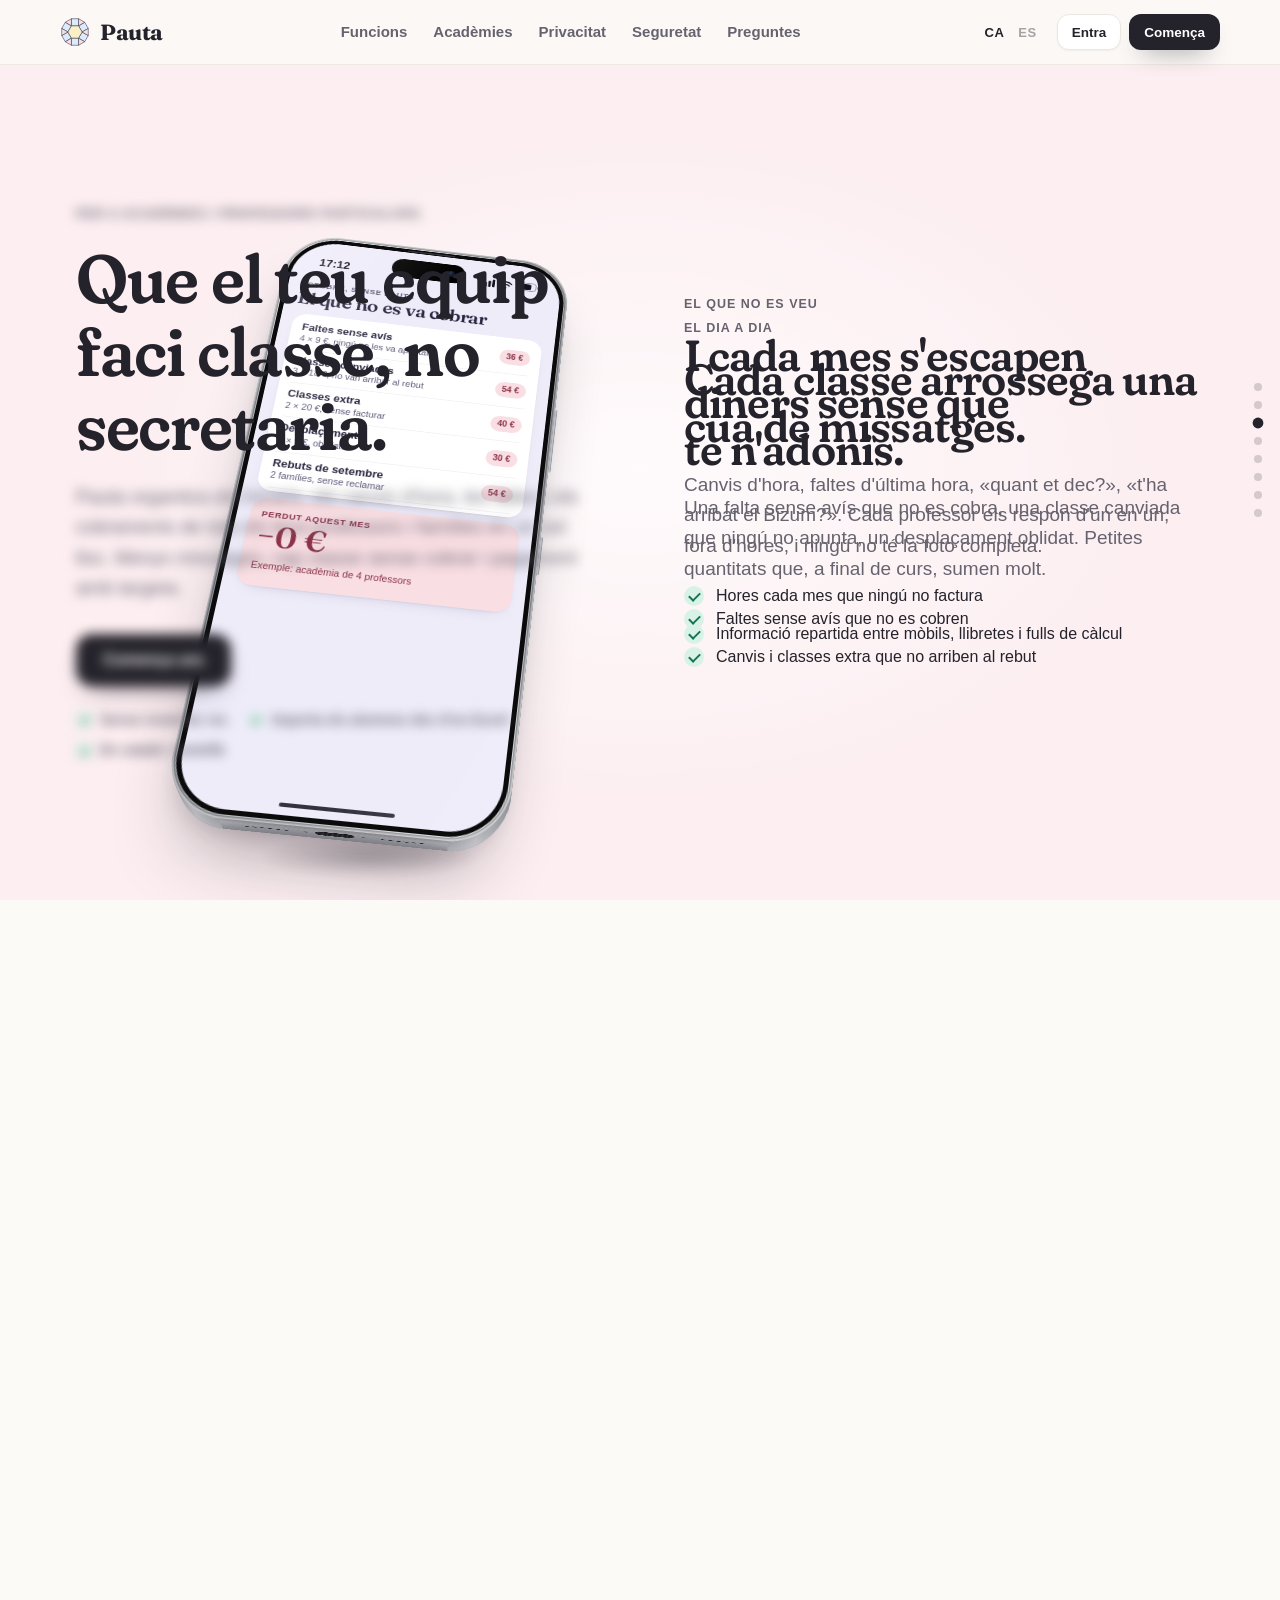
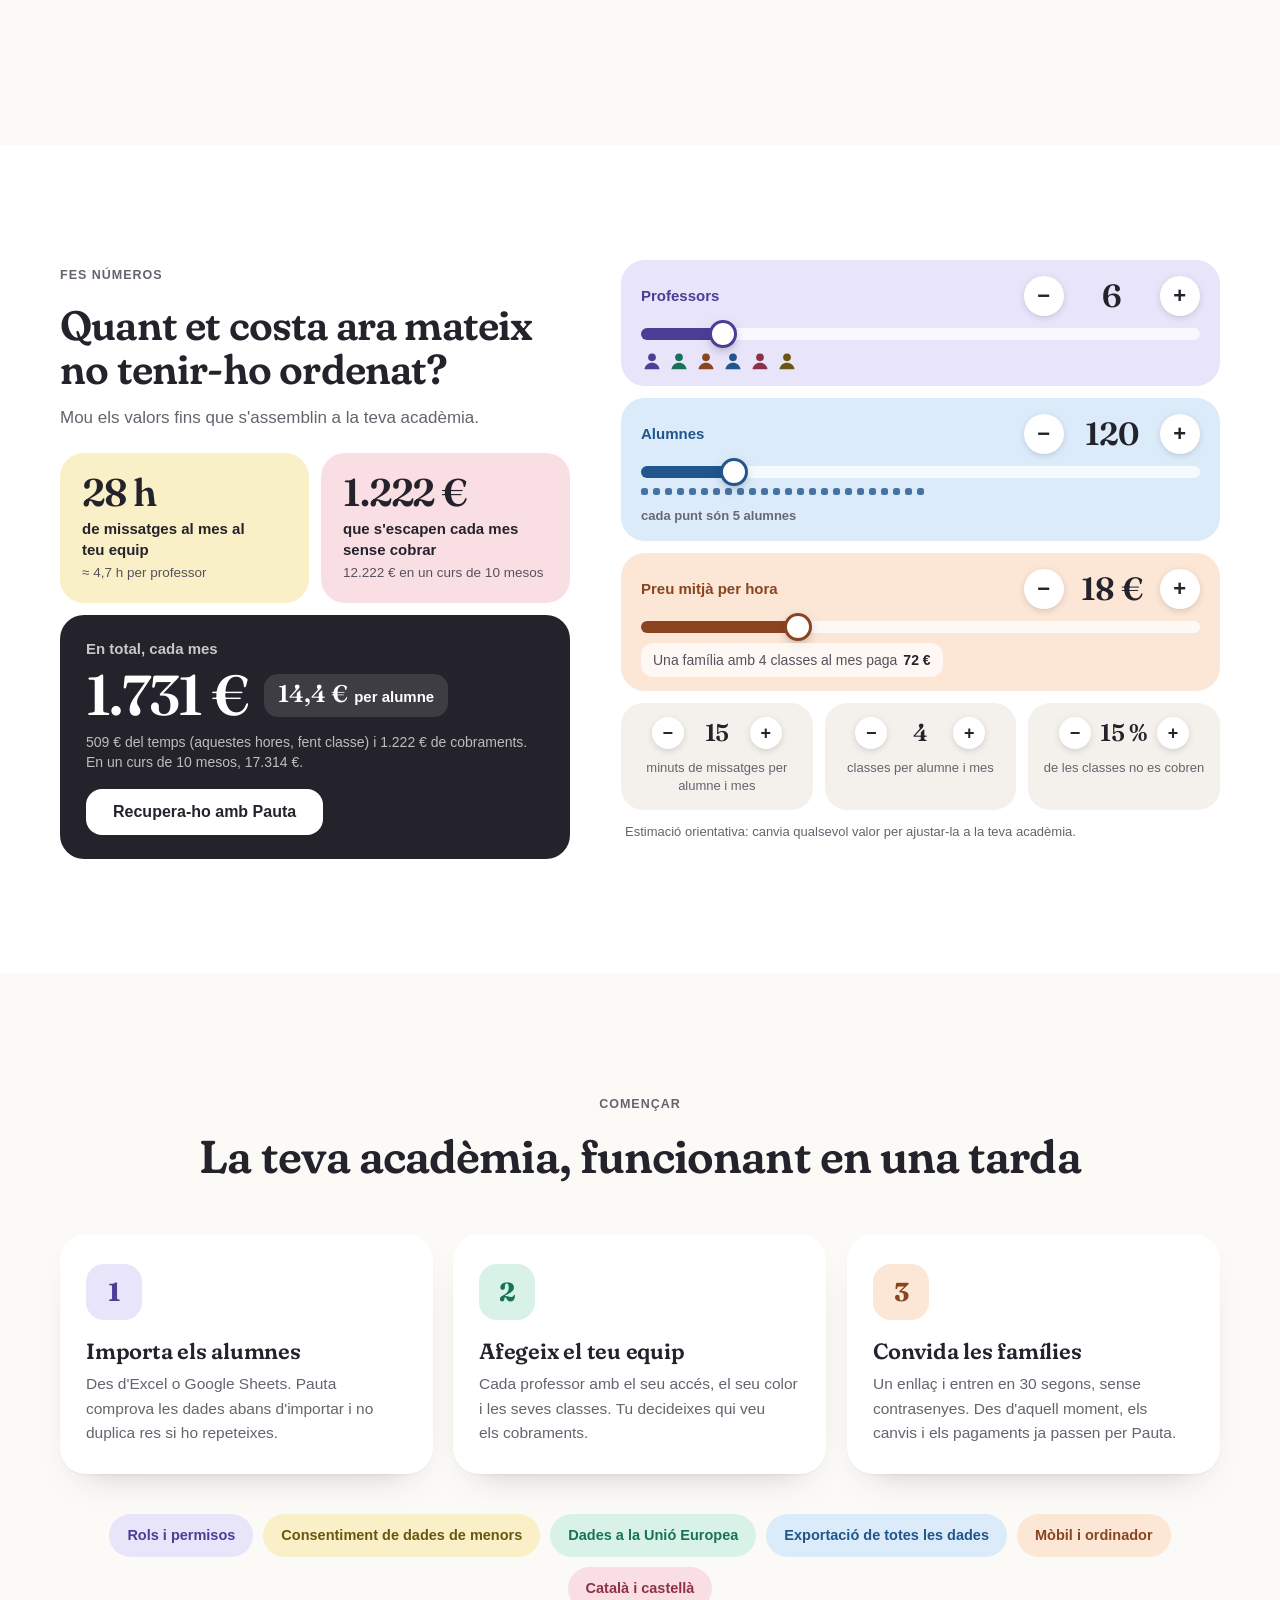
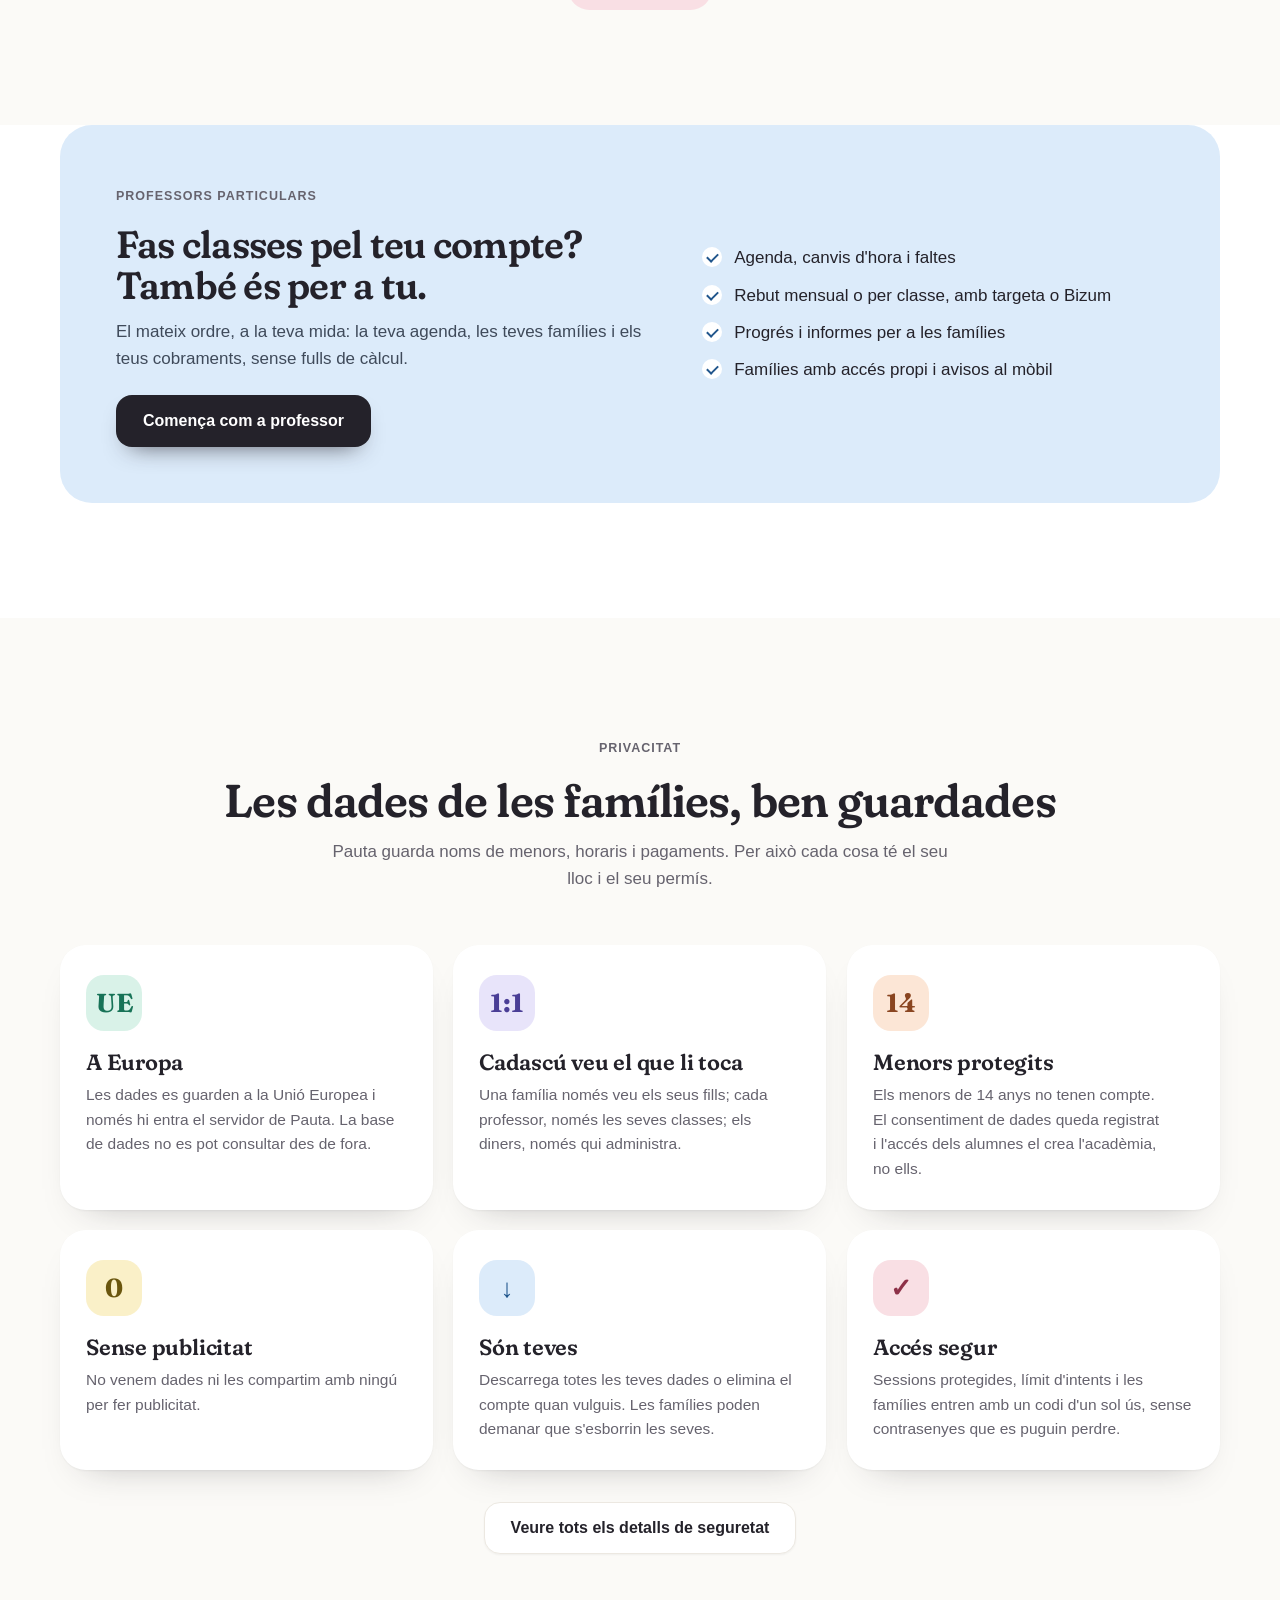
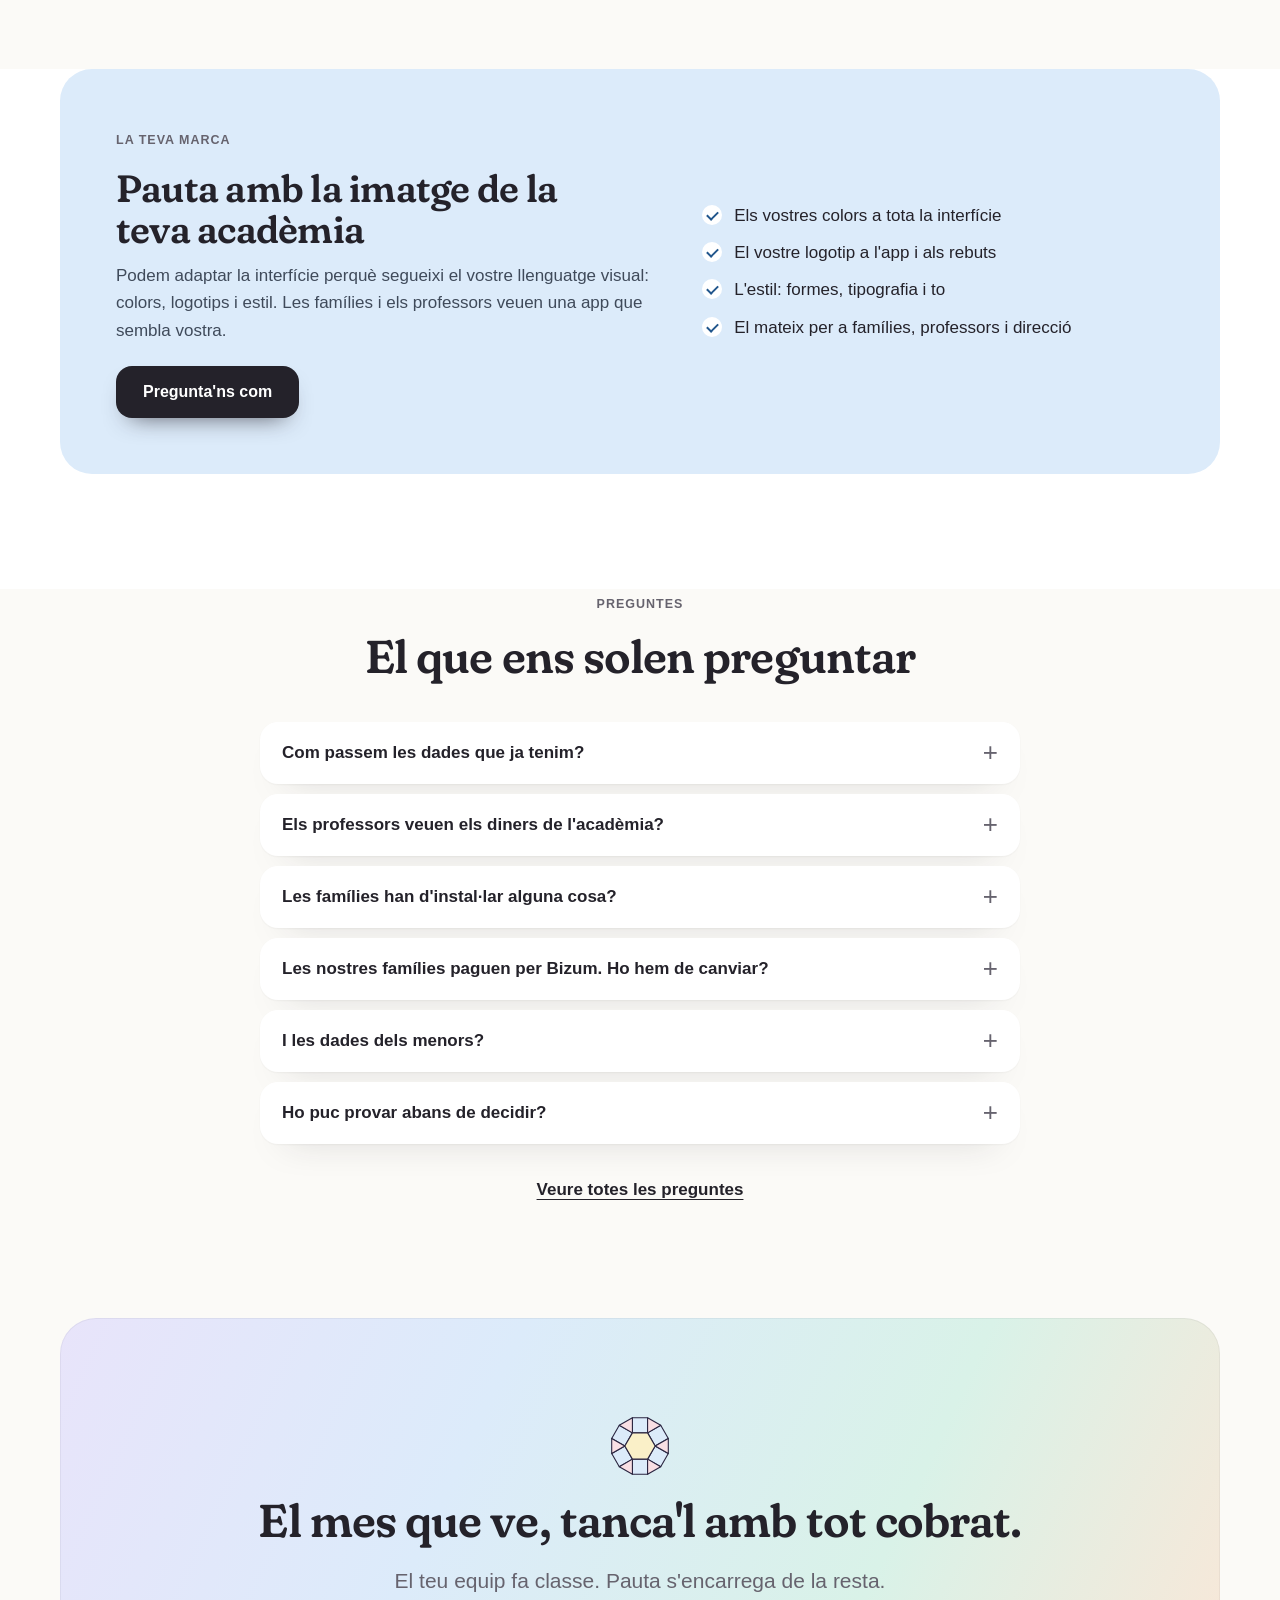
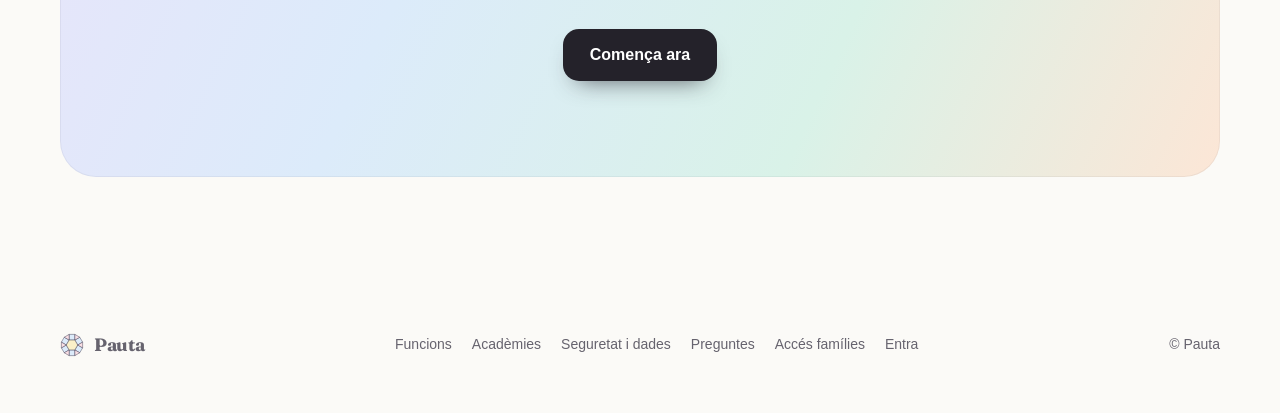
==== commit 7fc4573d: "Actualitza el web: menta amb més contrast" ====
--- a/index.html
+++ b/index.html
@@ -16,7 +16,7 @@
   <style>
     :root {
       --bg: #FBFAF7; --paper: #FFFFFF; --ink: #24222A; --ink2: #66636E; --line: #ECE8E1;
-      --lav: #E8E4FA; --lav-i: #4A3E96; --man: #FAF0C8; --man-i: #6A560E; --men: #D9F2E8; --men-i: #2A9677;
+      --lav: #E8E4FA; --lav-i: #4A3E96; --man: #FAF0C8; --man-i: #6A560E; --men: #D9F2E8; --men-i: #177357;
       --cel: #DCEBFA; --cel-i: #21568C; --pre: #FCE6D6; --pre-i: #8A4520; --ros: #F9DFE4; --ros-i: #8E3148;
       --serif: Fraunces, Georgia, serif; --sans: 'Helvetica Neue', Helvetica, Arial, sans-serif;   /* títols: Fraunces; text: provisional Helvetica (a Windows, Arial) */ --ease: cubic-bezier(.2,.8,.2,1); --spring: cubic-bezier(.34,1.4,.64,1);
       --shadow: 0 1px 2px rgba(36,34,42,.05), 0 18px 36px -26px rgba(36,34,42,.35);
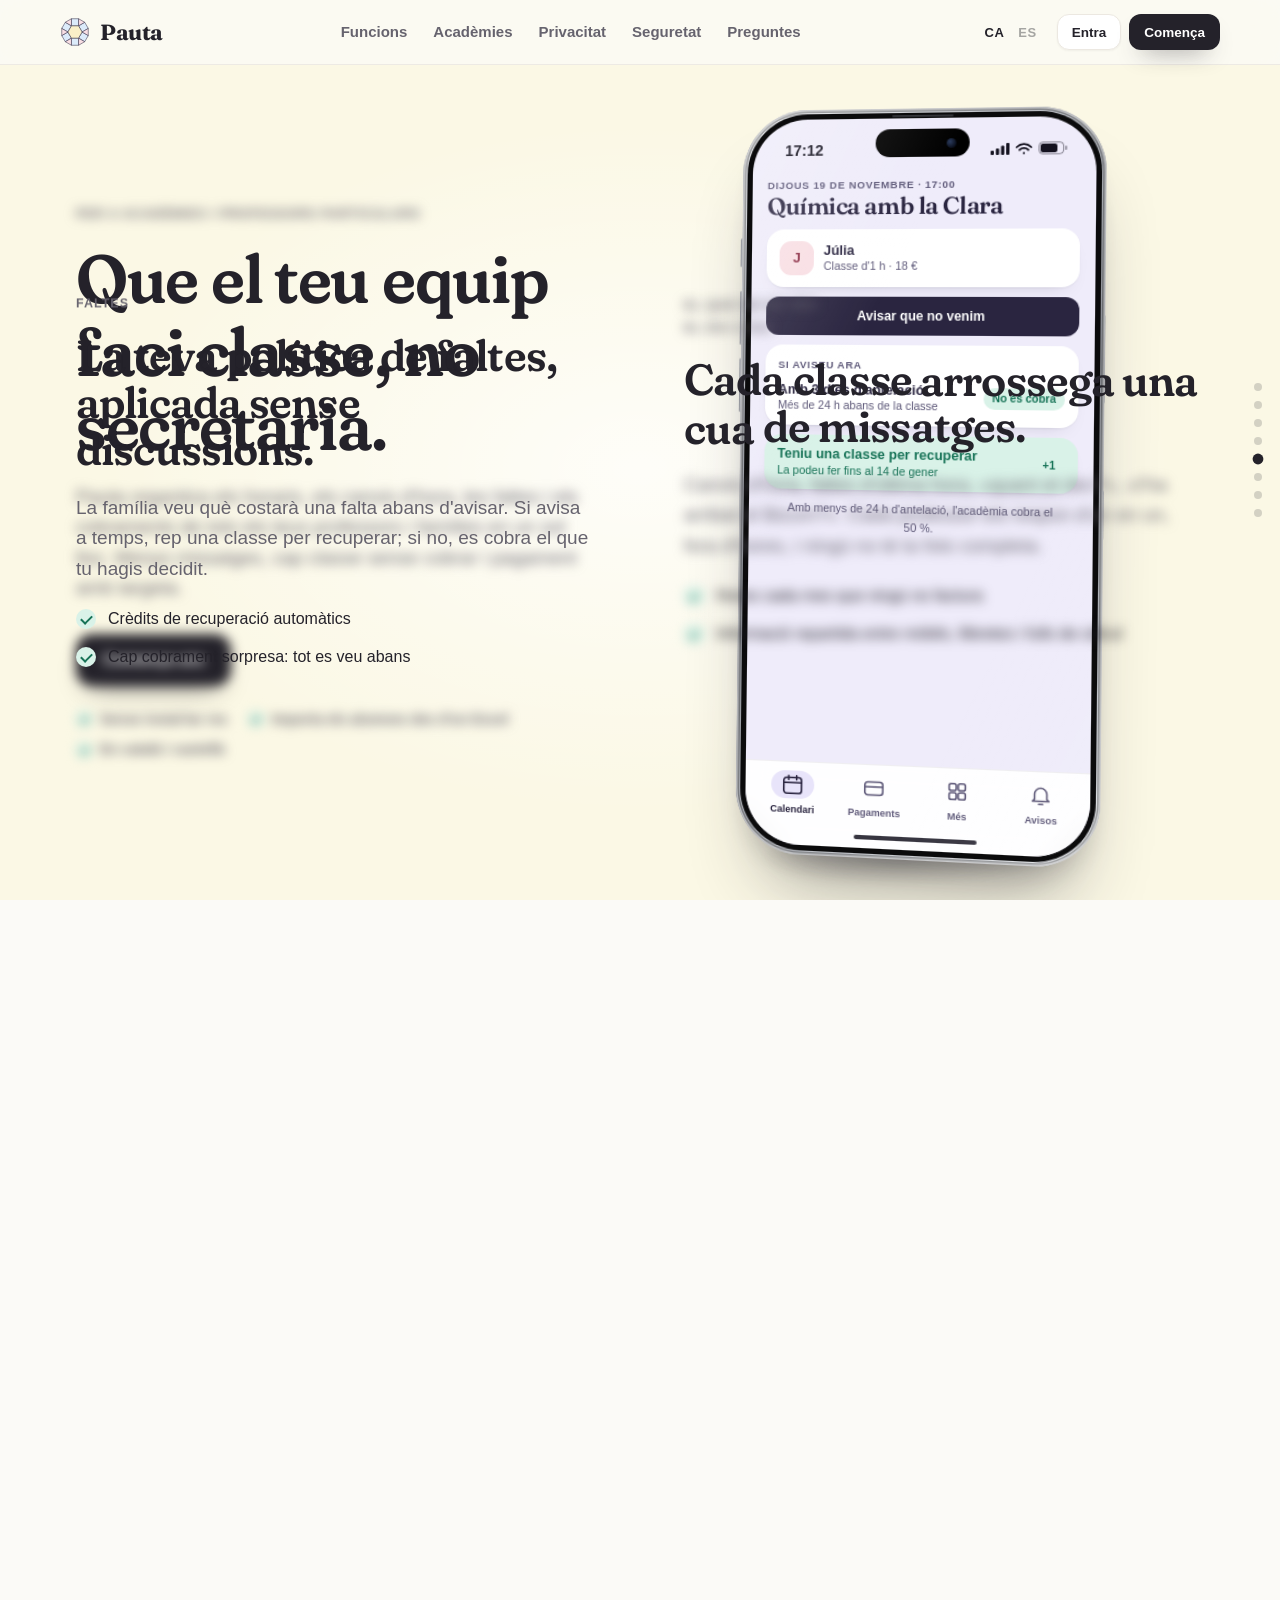
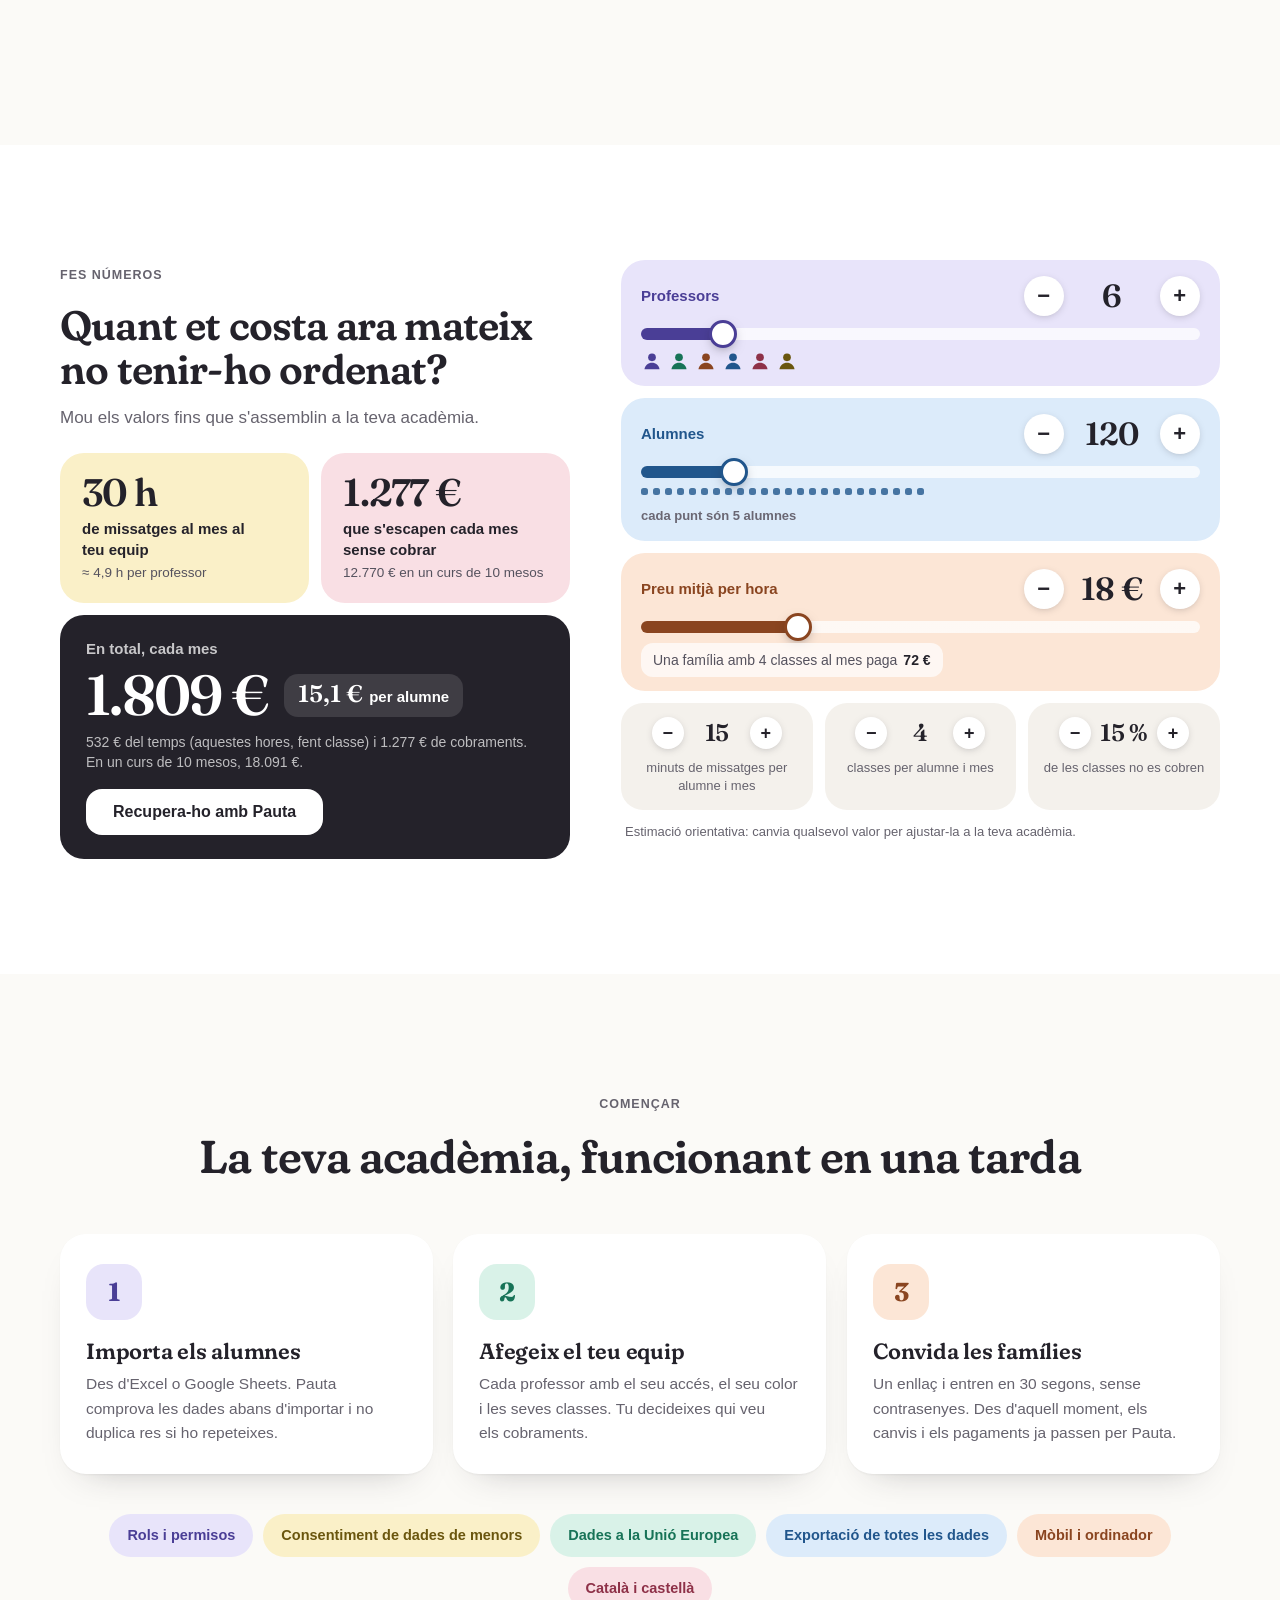
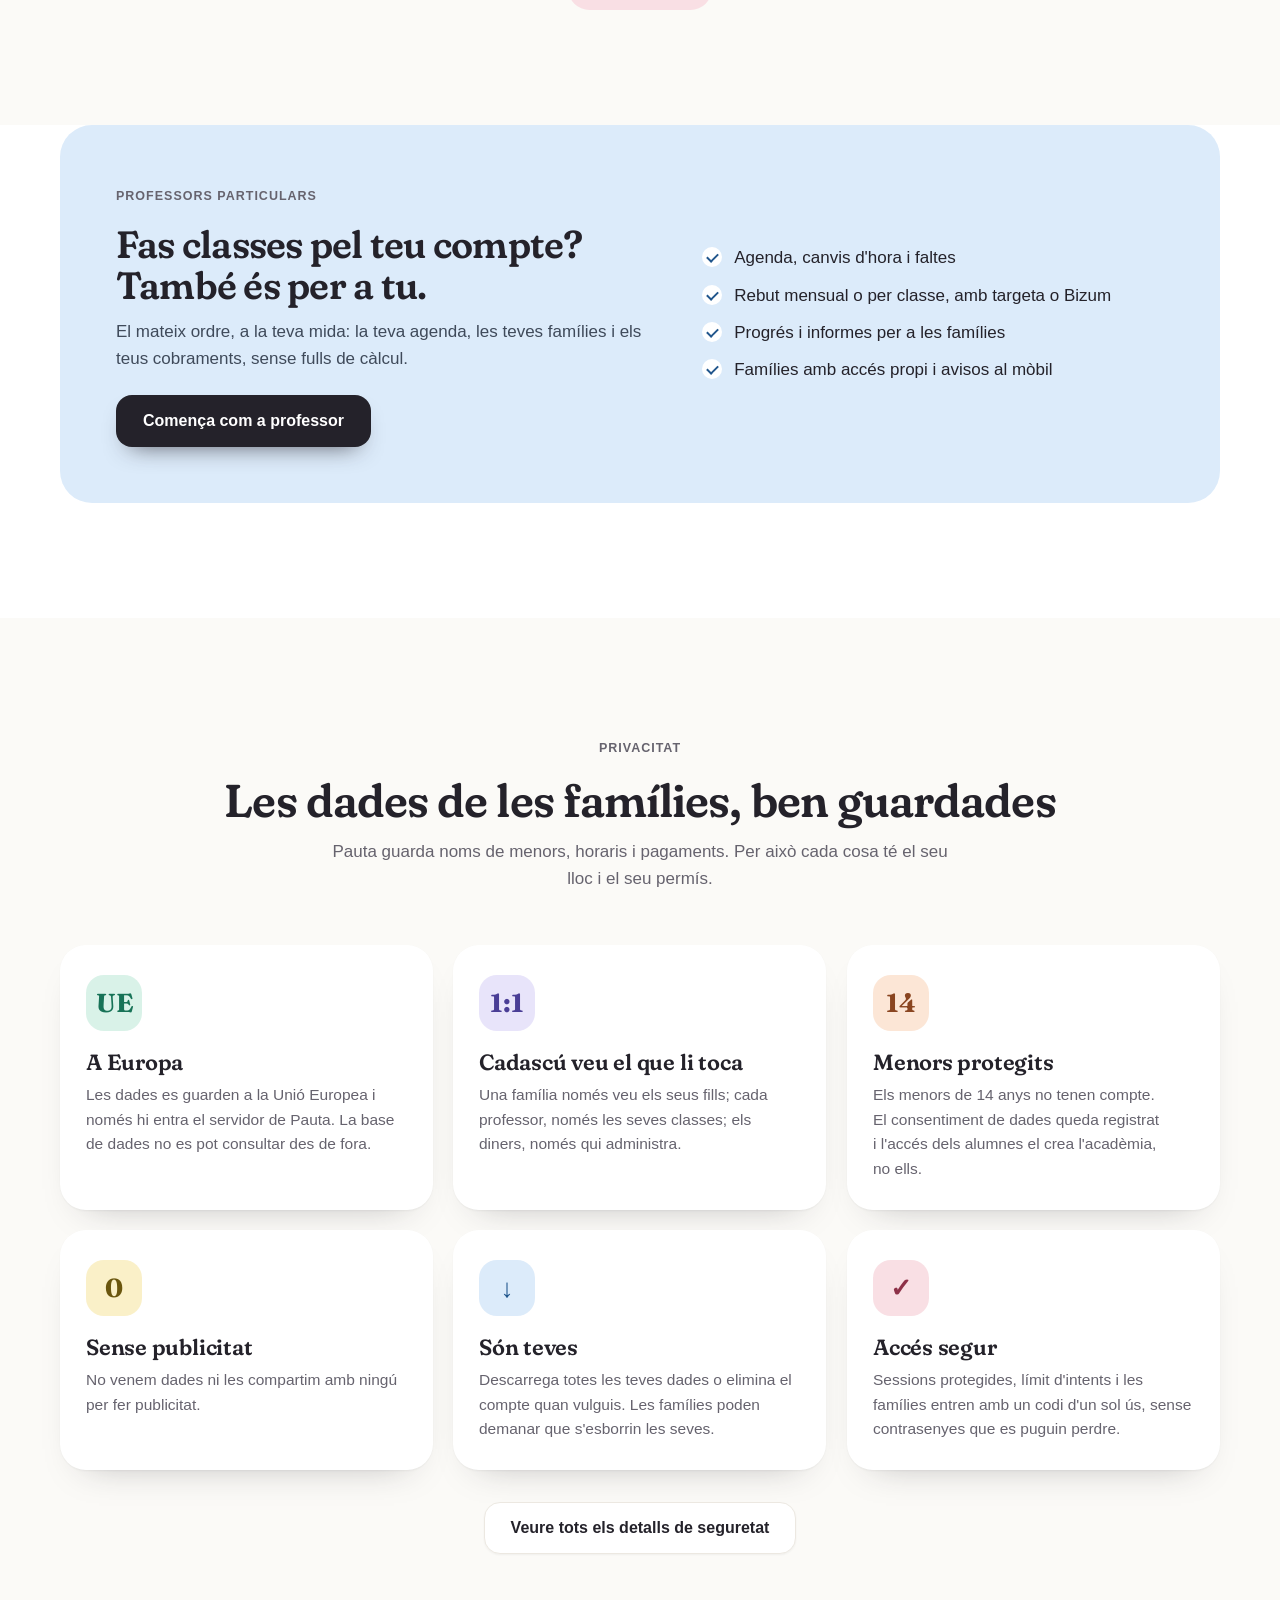
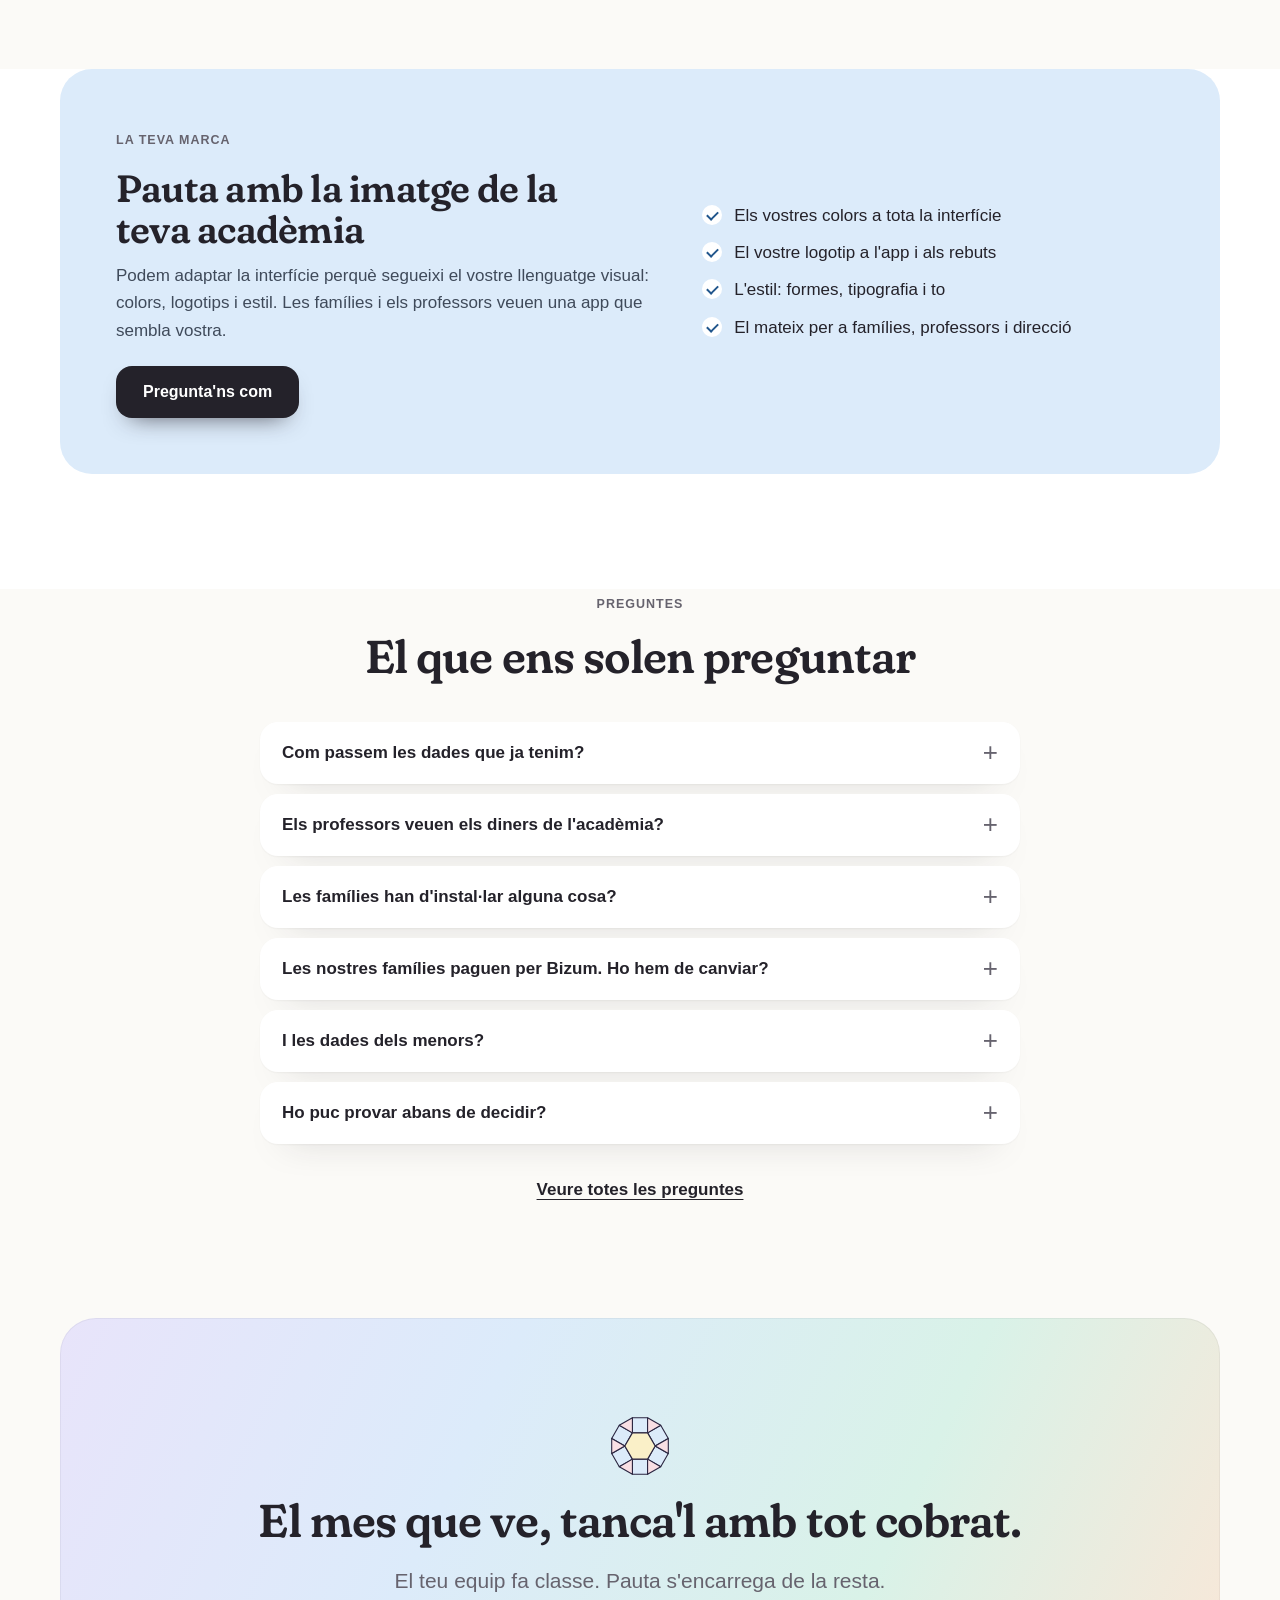
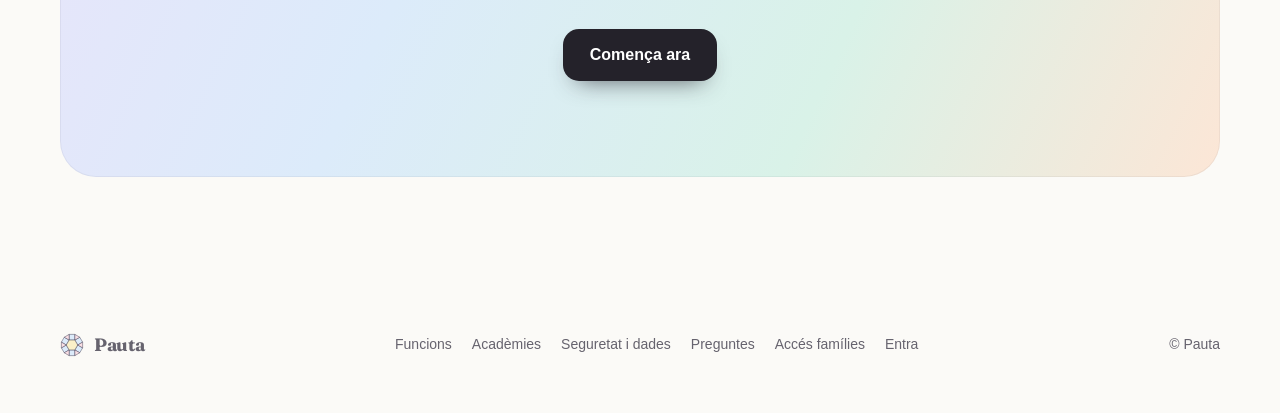
==== commit ac51770d: "Actualitza el web: botons Entra i Comença directes" ====
--- a/index.html
+++ b/index.html
@@ -273,7 +273,7 @@
       </ul>
       <div class="right">
         <div class="lang" role="group" aria-label="Idioma"><button data-l="ca" class="on" aria-pressed="true">CA</button><button data-l="es" aria-pressed="false">ES</button></div>
-        <a class="btn sec sm login" href="https://pauta-apt.pages.dev/app" data-es="Entrar">Entra</a>
+        <a class="btn sec sm login" href="https://pauta-apt.pages.dev/app?entra" data-es="Entrar">Entra</a>
         <a class="btn prim sm" href="https://pauta-apt.pages.dev/app?onboarding" data-es="Empieza">Comença</a>
       </div>
     </div>
@@ -485,7 +485,7 @@
   <footer>
     <div class="wrap">
       <span class="brand" style="font-size:18px"><span id="logo-ft"></span>Pauta</span>
-      <nav><a href="funcions" data-es="Funciones">Funcions</a><a href="academies" data-es="Academias">Acadèmies</a><a href="seguretat" data-es="Seguridad y datos">Seguretat i dades</a><a href="preguntes" data-es="Preguntas">Preguntes</a><a href="/familia" data-es="Acceso familias">Accés famílies</a><a href="https://pauta-apt.pages.dev/app" data-es="Entrar">Entra</a></nav>
+      <nav><a href="funcions" data-es="Funciones">Funcions</a><a href="academies" data-es="Academias">Acadèmies</a><a href="seguretat" data-es="Seguridad y datos">Seguretat i dades</a><a href="preguntes" data-es="Preguntas">Preguntes</a><a href="/familia" data-es="Acceso familias">Accés famílies</a><a href="https://pauta-apt.pages.dev/app?entra" data-es="Entrar">Entra</a></nav>
       <span>© Pauta</span>
     </div>
   </footer>
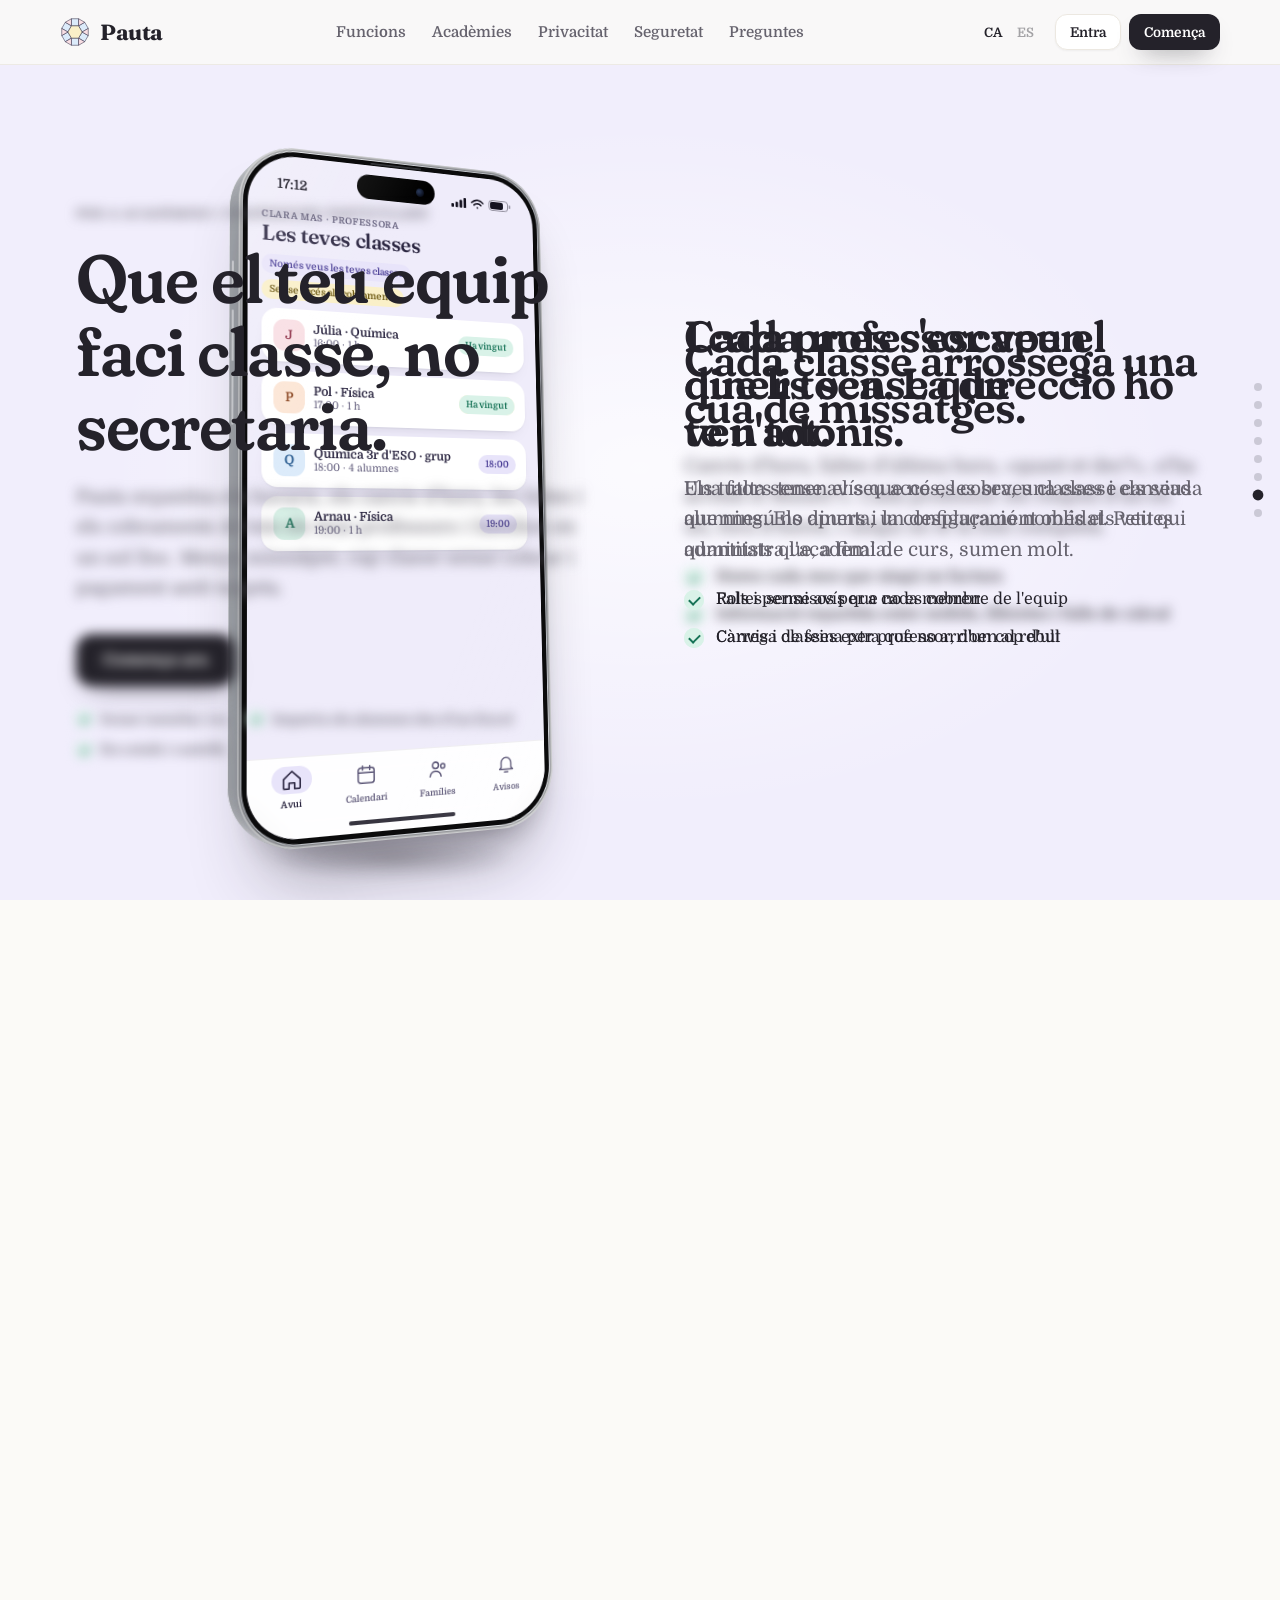
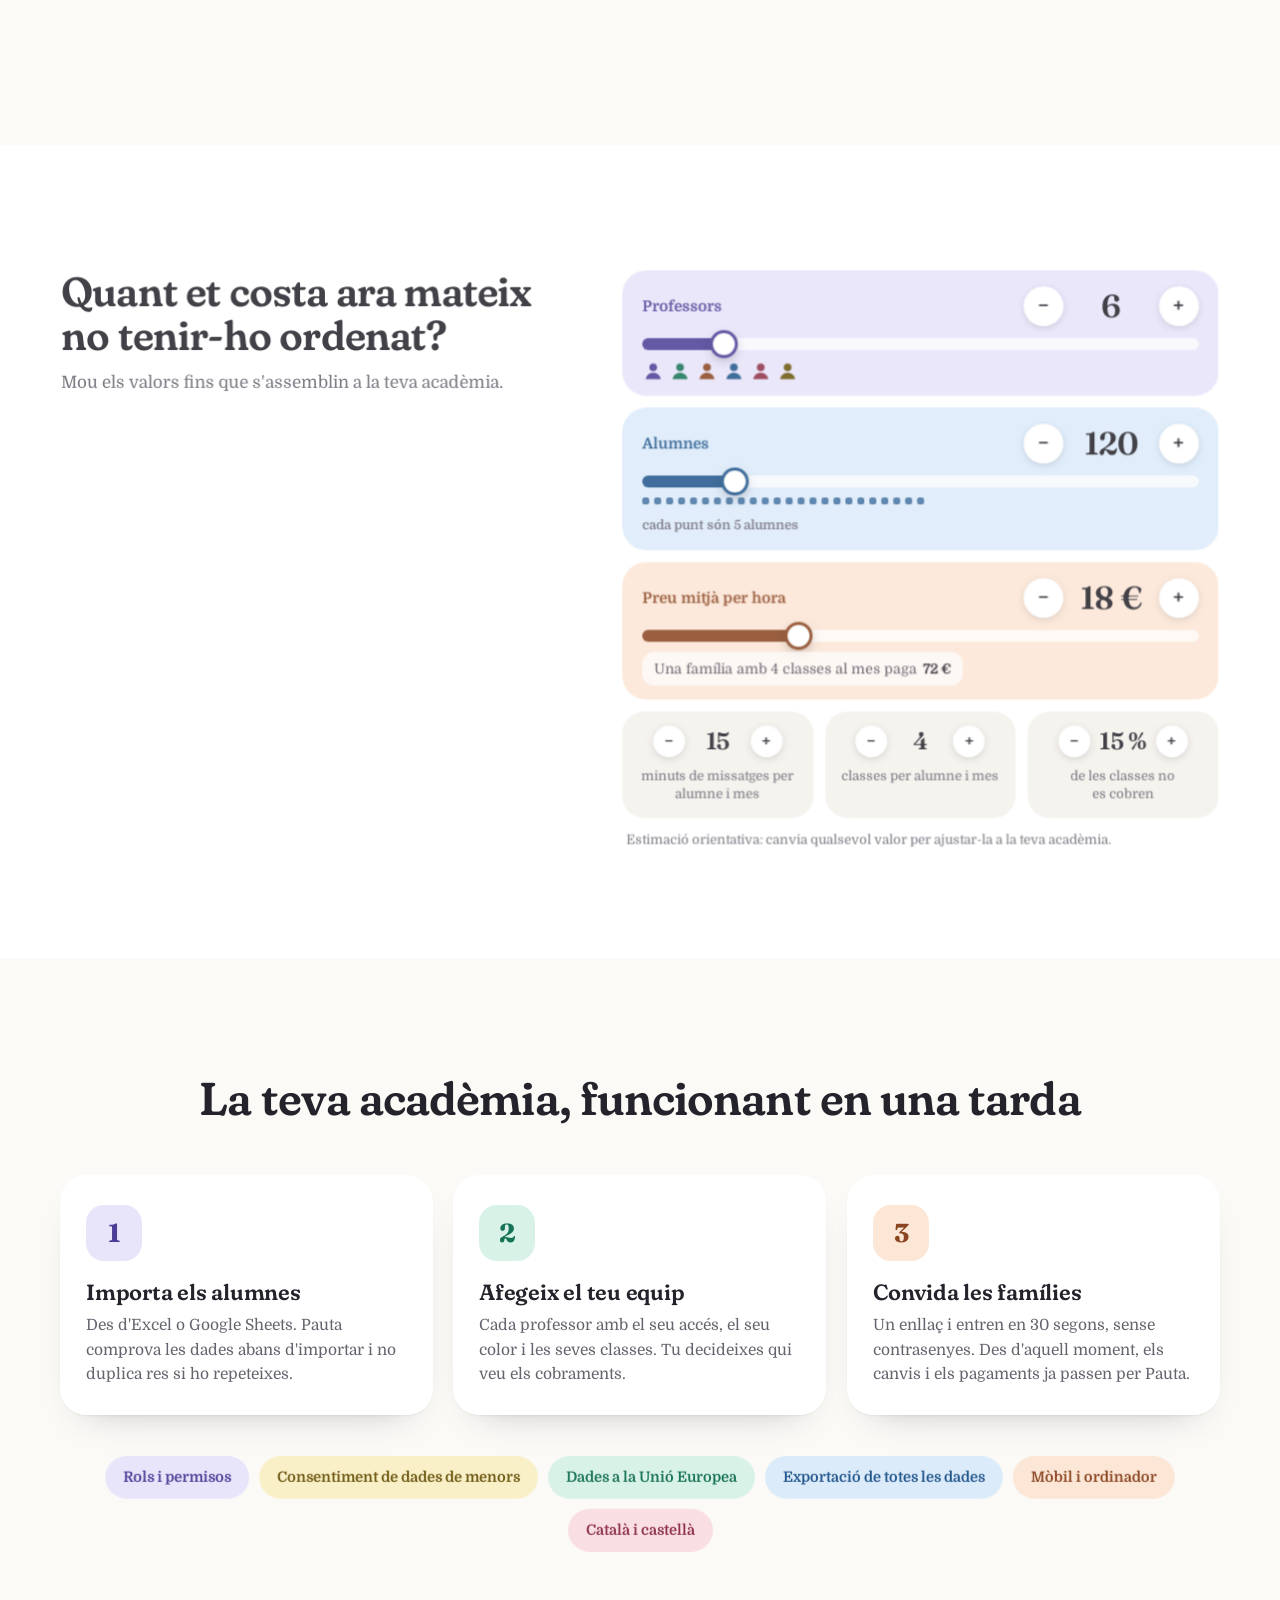
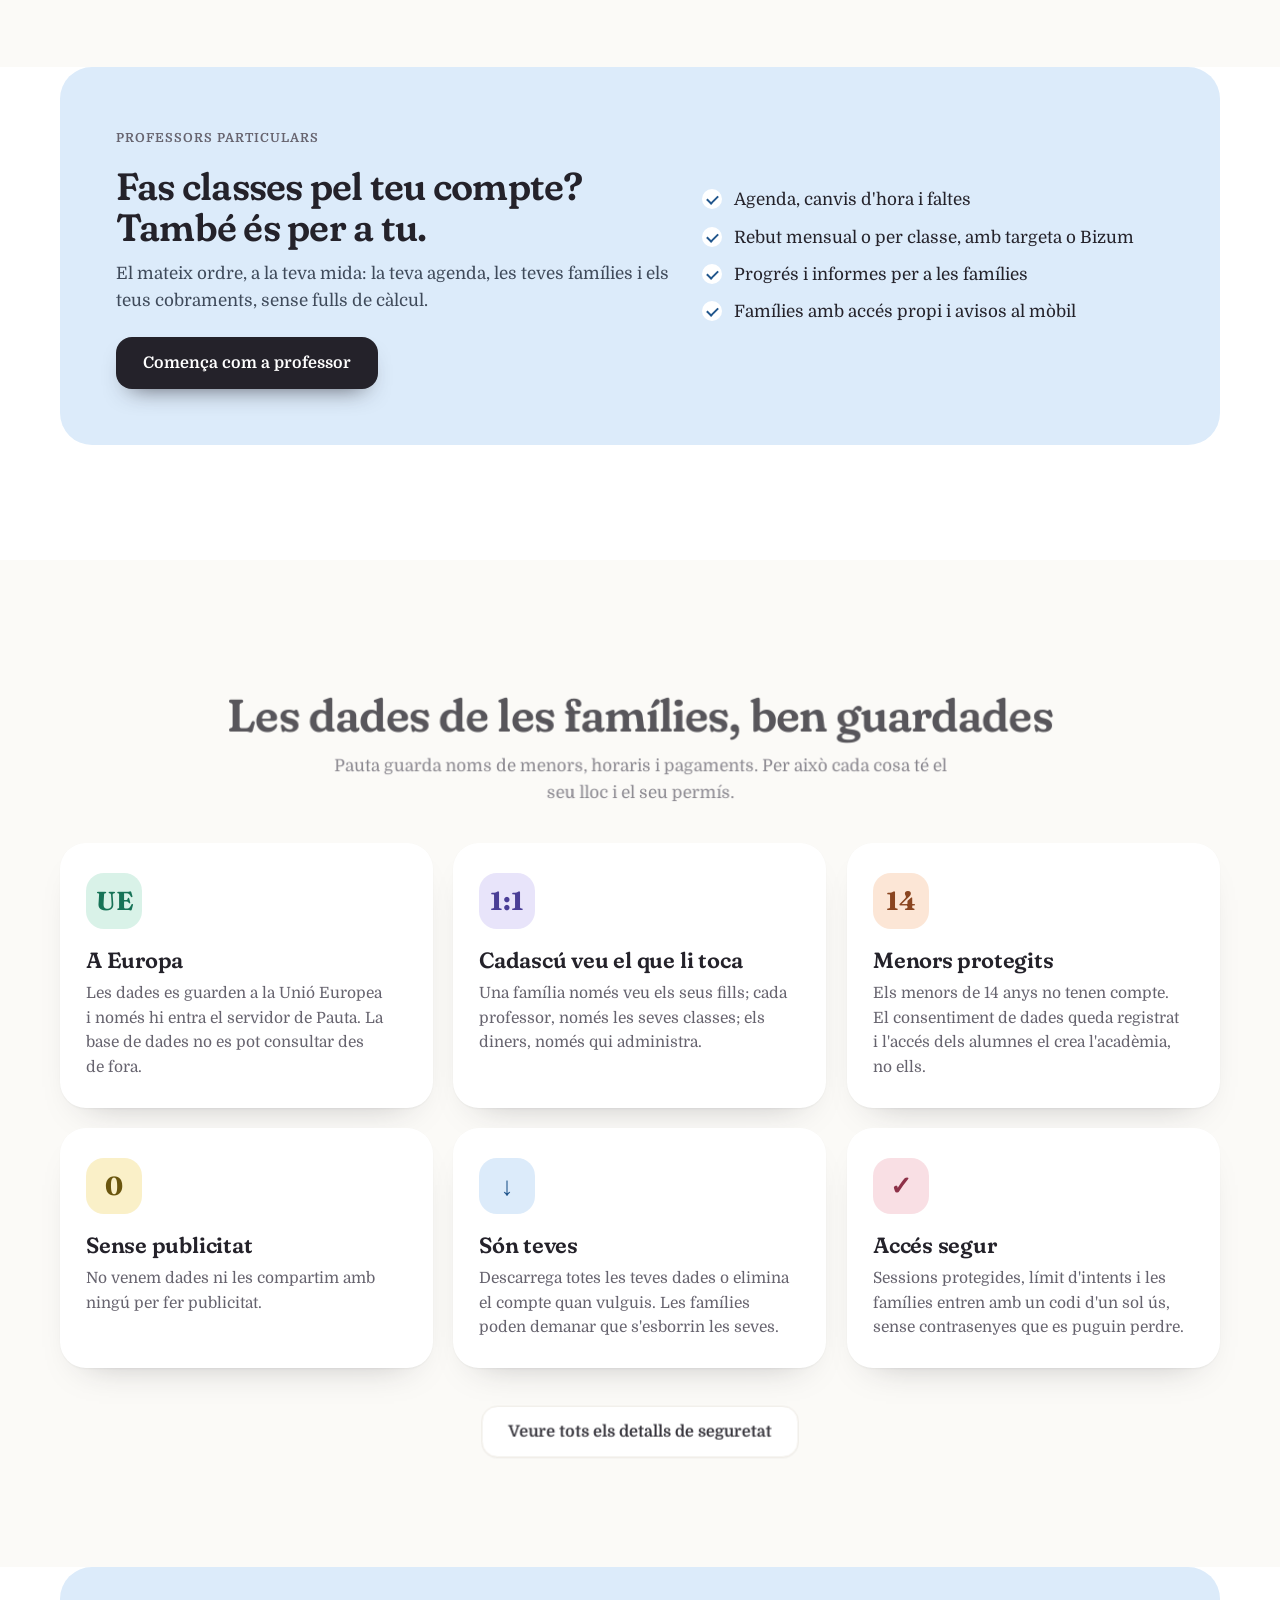
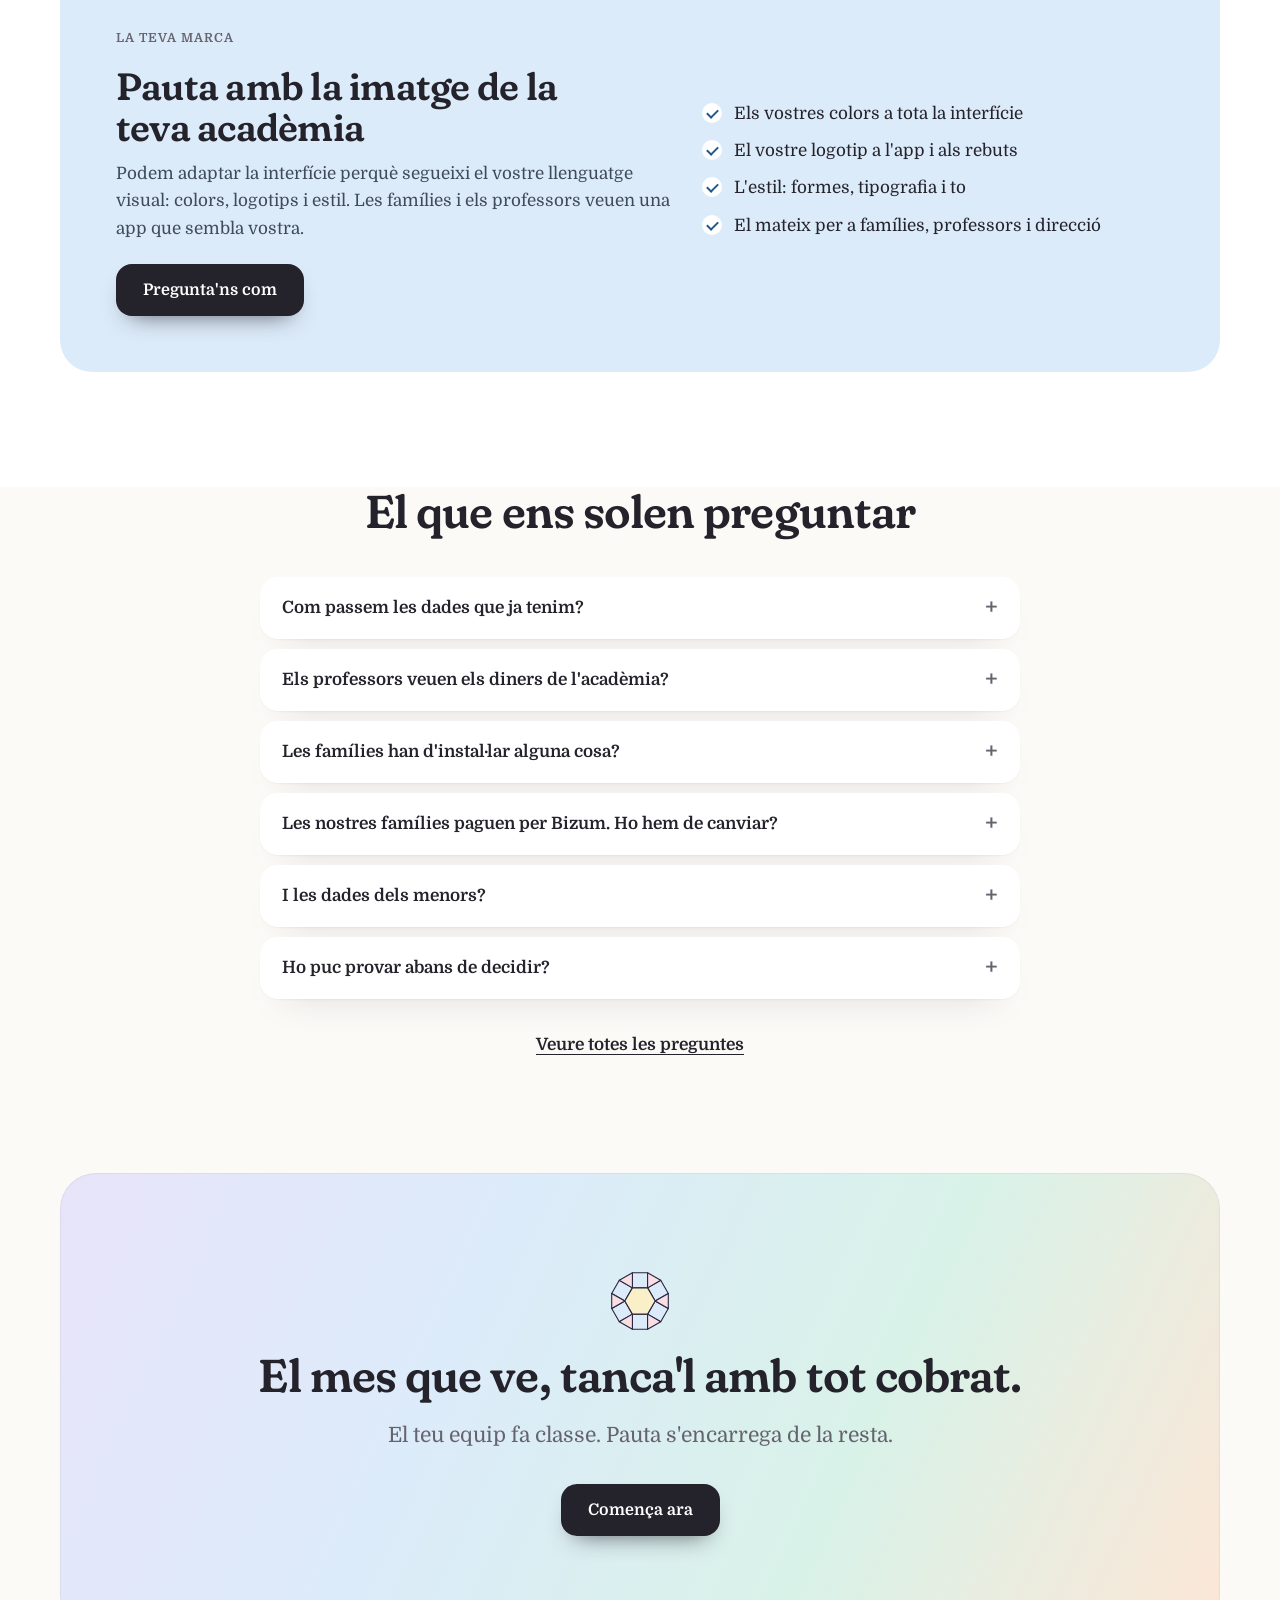
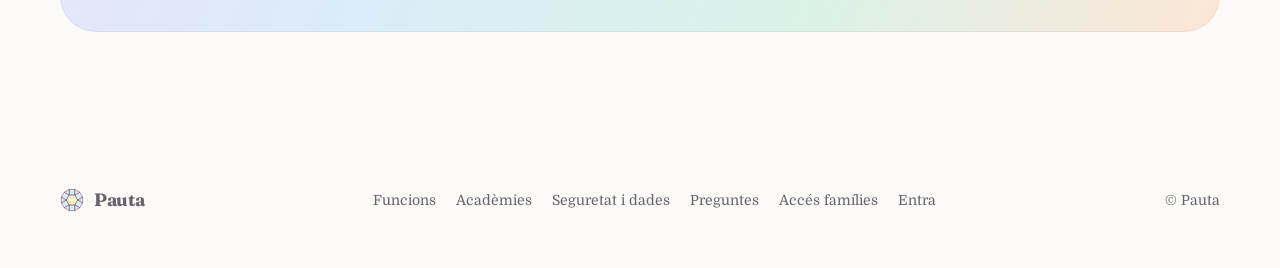
==== commit e75ba447: "Domine, castellà complet i menys etiquetes Co-Authored-By: Claude Opus 5.5 <noreply@anthropic.com>" ====
--- a/index.html
+++ b/index.html
@@ -10,7 +10,7 @@
   <meta property="og:description" content="Horaris, faltes i cobraments amb targeta per a acadèmies i professors particulars, en un sol lloc.">
   <meta property="og:type" content="website">
   <link rel="preconnect" href="https://fonts.googleapis.com"><link rel="preconnect" href="https://fonts.gstatic.com" crossorigin>
-  <link rel="stylesheet" href="https://fonts.googleapis.com/css2?family=Fraunces:opsz,wght,SOFT@9..144,400..700,0..100&display=swap">
+  <link rel="stylesheet" href="https://fonts.googleapis.com/css2?family=Fraunces:opsz,wght,SOFT@9..144,400..700,0..100&family=Domine:wght@400..700&display=swap">
   <link rel="icon" href="icon.svg" type="image/svg+xml">
   <script type="application/ld+json">{"@context":"https://schema.org","@type":"SoftwareApplication","name":"Pauta","applicationCategory":"BusinessApplication","operatingSystem":"Web, iOS, Android","inLanguage":["ca","es"],"description":"Programari de gestió per a acadèmies i professors particulars: horaris, faltes, cobraments amb targeta, famílies i equip."}</script>
   <style>
@@ -18,7 +18,7 @@
       --bg: #FBFAF7; --paper: #FFFFFF; --ink: #24222A; --ink2: #66636E; --line: #ECE8E1;
       --lav: #E8E4FA; --lav-i: #4A3E96; --man: #FAF0C8; --man-i: #6A560E; --men: #D9F2E8; --men-i: #177357;
       --cel: #DCEBFA; --cel-i: #21568C; --pre: #FCE6D6; --pre-i: #8A4520; --ros: #F9DFE4; --ros-i: #8E3148;
-      --serif: Fraunces, Georgia, serif; --sans: 'Helvetica Neue', Helvetica, Arial, sans-serif;   /* títols: Fraunces; text: provisional Helvetica (a Windows, Arial) */ --ease: cubic-bezier(.2,.8,.2,1); --spring: cubic-bezier(.34,1.4,.64,1);
+      --serif: Fraunces, Georgia, serif; --sans: Domine, Georgia, 'Times New Roman', serif;   /* títols: Fraunces; text: Domine */ --ease: cubic-bezier(.2,.8,.2,1); --spring: cubic-bezier(.34,1.4,.64,1);
       --shadow: 0 1px 2px rgba(36,34,42,.05), 0 18px 36px -26px rgba(36,34,42,.35);
       --a-bg: #EFECFA; --a-ink: #2A2540; --a-ink2: #5F5A7A;
     }
@@ -176,7 +176,7 @@
     .calc { background: var(--paper); }
     .calc .box { display: grid; grid-template-columns: minmax(0, .92fr) minmax(0, 1.08fr); grid-template-areas: "head inputs" "res inputs"; gap: 22px clamp(28px, 4vw, 60px); align-items: start; }
     .chead { grid-area: head; } .inputs { grid-area: inputs; } .results { grid-area: res; }
-    .chead h2 { font-size: clamp(30px, 3.2vw, 44px); margin-top: 16px; } .chead .lead { margin-top: 12px; font-size: 17px; }
+    .chead h2 { font-size: clamp(30px, 3.2vw, 44px); margin-top: 0; } .chead .lead { margin-top: 12px; font-size: 17px; }
     .inputs { display: grid; gap: 12px; }
     .ctl { border-radius: 24px; padding: 16px 20px 14px; background: var(--c); }
     .ctl .top { display: flex; align-items: center; justify-content: space-between; gap: 12px; }
@@ -294,49 +294,42 @@
         </article>
 
         <article class="st" data-i="1">
-          <span class="chip t-pre ln" data-es="El día a día">El dia a dia</span>
           <h2 class="split" data-es="Cada clase arrastra una cola de mensajes.">Cada classe arrossega una cua de missatges.</h2>
           <p class="ln" data-es="Cambios de hora, faltas de última hora, «¿cuánto te debo?», «¿te ha llegado el Bizum?». Cada profesor los contesta uno a uno, fuera de horas, y nadie tiene la foto completa.">Canvis d'hora, faltes d'última hora, «quant et dec?», «t'ha arribat el Bizum?». Cada professor els respon d'un en un, fora d'hores, i ningú no té la foto completa.</p>
           <ul><li class="ln"><i class="tick"></i><span data-es="Horas cada mes que nadie factura">Hores cada mes que ningú no factura</span></li><li class="ln"><i class="tick"></i><span data-es="Información repartida entre móviles, libretas y hojas de cálculo">Informació repartida entre mòbils, llibretes i fulls de càlcul</span></li></ul>
         </article>
 
         <article class="st" data-i="2">
-          <span class="chip t-ros ln" data-es="Lo que no se ve">El que no es veu</span>
           <h2 class="split" data-es="Y cada mes se escapa dinero sin que te des cuenta.">I cada mes s'escapen diners sense que te n'adonis.</h2>
           <p class="ln" data-es="Una falta sin aviso que no se cobra, una clase cambiada que nadie apunta, un desplazamiento olvidado. Pequeñas cantidades que, al final del curso, suman mucho.">Una falta sense avís que no es cobra, una classe canviada que ningú no apunta, un desplaçament oblidat. Petites quantitats que, a final de curs, sumen molt.</p>
           <ul><li class="ln"><i class="tick"></i><span data-es="Faltas sin aviso que no se cobran">Faltes sense avís que no es cobren</span></li><li class="ln"><i class="tick"></i><span data-es="Cambios y clases extra que no llegan al recibo">Canvis i classes extra que no arriben al rebut</span></li></ul>
         </article>
 
         <article class="st" data-i="3">
-          <span class="chip t-cel ln" data-es="Con Pauta">Amb Pauta</span>
           <h2 class="split" data-es="Los cambios llegan como peticiones, no como mensajes.">Els canvis arriben com a peticions, no com a missatges.</h2>
           <p class="ln" data-es="La familia elige entre las horas libres del profesor. Alguien del equipo lo acepta con un toque y la agenda, el profesor y la familia se actualizan a la vez.">La família tria entre les hores lliures del professor. Algú de l'equip ho accepta amb un toc i l'agenda, el professor i la família s'actualitzen alhora.</p>
           <ul><li class="ln"><i class="tick"></i><span data-es="Nada cambia sin tu aprobación">Res no canvia sense la teva aprovació</span></li><li class="ln"><i class="tick"></i><span data-es="Recordatorios automáticos el día antes">Recordatoris automàtics el dia abans</span></li></ul>
         </article>
 
         <article class="st" data-i="4">
-          <span class="chip t-man ln" data-es="Faltas">Faltes</span>
           <h2 class="split" data-es="Tu política de faltas, aplicada sin discusiones.">La teva política de faltes, aplicada sense discussions.</h2>
           <p class="ln" data-es="La familia ve qué costará una falta antes de avisar. Si avisa a tiempo, recibe una clase para recuperar; si no, se cobra lo que tú hayas decidido.">La família veu què costarà una falta abans d'avisar. Si avisa a temps, rep una classe per recuperar; si no, es cobra el que tu hagis decidit.</p>
           <ul><li class="ln"><i class="tick"></i><span data-es="Créditos de recuperación automáticos">Crèdits de recuperació automàtics</span></li><li class="ln"><i class="tick"></i><span data-es="Ningún cobro sorpresa: todo se ve antes">Cap cobrament sorpresa: tot es veu abans</span></li></ul>
         </article>
 
         <article class="st" data-i="5">
-          <span class="chip t-men ln" data-es="Cobros">Cobraments</span>
           <h2 class="split" data-es="Las familias pagan con tarjeta, desde el móvil.">Les famílies paguen amb targeta, des del mòbil.</h2>
           <p class="ln" data-es="Cada mes, un recibo claro por familia, con las faltas, los bonos y los desplazamientos ya calculados. Pagan en un toque y el recibo queda marcado como pagado. Si lo prefieres, también puedes cobrar por Bizum o transferencia.">Cada mes, un rebut clar per família, amb les faltes, els bons i els desplaçaments ja calculats. Paguen en un toc i el rebut queda marcat com a pagat. Si ho prefereixes, també pots cobrar per Bizum o transferència.</p>
           <ul><li class="ln"><i class="tick"></i><span data-es="Recordatorios de pago automáticos">Recordatoris de pagament automàtics</span></li><li class="ln"><i class="tick"></i><span data-es="Factura en PDF para cada familia">Factura en PDF per a cada família</span></li></ul>
         </article>
 
         <article class="st" data-i="6">
-          <span class="chip t-lav ln" data-es="Equipo">Equip</span>
           <h2 class="split" data-es="Cada profesor ve lo suyo. La dirección lo ve todo.">Cada professor veu el que li toca. La direcció ho veu tot.</h2>
           <p class="ln" data-es="Los tutores tienen su acceso, sus clases y sus alumnos. El dinero y la configuración solo los ve quien administra la academia.">Els tutors tenen el seu accés, les seves classes i els seus alumnes. Els diners i la configuració només els veu qui administra l'acadèmia.</p>
           <ul><li class="ln"><i class="tick"></i><span data-es="Roles y permisos para cada miembro del equipo">Rols i permisos per a cada membre de l'equip</span></li><li class="ln"><i class="tick"></i><span data-es="Carga de trabajo por profesor, de un vistazo">Càrrega de feina per professor, d'un cop d'ull</span></li></ul>
         </article>
 
         <article class="st" data-i="7">
-          <span class="chip t-pre ln" data-es="A final de mes">A final de mes</span>
           <h2 class="split" data-es="Cierra el mes con todo cobrado y las familias contentas.">Tanca el mes amb tot cobrat i les famílies contentes.</h2>
           <p class="ln" data-es="Los recibos salen solos, las familias reciben el informe del trimestre y los intensivos se llenan avisando a todo el mundo de una vez. Tu equipo vuelve a tener tiempo para lo que importa: dar clase.">Els rebuts surten sols, les famílies reben l'informe del trimestre i els intensius s'omplen avisant tothom d'un sol cop. El teu equip torna a tenir temps per al que importa: fer classe.</p>
           <div class="row ln"><a class="btn prim" href="https://pauta-apt.pages.dev/app?onboarding" data-es="Empieza ahora">Comença ara</a></div>
@@ -370,26 +363,26 @@
     <section class="calc" id="numeros">
       <div class="wrap">
         <div class="box">
-          <div class="chead rv"><span class="chip t-ros" data-es="Haz números">Fes números</span>
+          <div class="chead rv">
           <h2 data-es="¿Cuánto te cuesta ahora mismo no tenerlo ordenado?">Quant et costa ara mateix no tenir-ho ordenat?</h2>
           <p class="lead" data-es="Mueve los valores hasta que se parezcan a tu academia.">Mou els valors fins que s'assemblin a la teva acadèmia.</p></div>
           <div class="inputs rv">
             <div class="ctl" data-k="T" style="--c:var(--lav);--ci:var(--lav-i)">
-              <div class="top"><span class="lab" data-es="Profesores">Professors</span><div class="stp"><button type="button" data-d="-1" aria-label="Menys">−</button><b class="val" id="vT">6</b><button type="button" data-d="1" aria-label="Més">+</button></div></div>
+              <div class="top"><span class="lab" data-es="Profesores">Professors</span><div class="stp"><button type="button" data-d="-1" aria-label="Menys" data-es-aria="Menos">−</button><b class="val" id="vT">6</b><button type="button" data-d="1" aria-label="Més" data-es-aria="Más">+</button></div></div>
               <input type="range" id="iT" min="1" max="40" value="6" aria-label="Professors"><div class="viz" id="zT"></div>
             </div>
             <div class="ctl" data-k="A" style="--c:var(--cel);--ci:var(--cel-i)">
-              <div class="top"><span class="lab" data-es="Alumnos">Alumnes</span><div class="stp"><button type="button" data-d="-1" aria-label="Menys">−</button><b class="val" id="vA">120</b><button type="button" data-d="1" aria-label="Més">+</button></div></div>
+              <div class="top"><span class="lab" data-es="Alumnos">Alumnes</span><div class="stp"><button type="button" data-d="-1" aria-label="Menys" data-es-aria="Menos">−</button><b class="val" id="vA">120</b><button type="button" data-d="1" aria-label="Més" data-es-aria="Más">+</button></div></div>
               <input type="range" id="iA" min="1" max="800" step="1" value="120" aria-label="Alumnes"><div class="viz" id="zA"></div>
             </div>
             <div class="ctl" data-k="P" style="--c:var(--pre);--ci:var(--pre-i)">
-              <div class="top"><span class="lab" data-es="Precio medio por hora">Preu mitjà per hora</span><div class="stp"><button type="button" data-d="-1" aria-label="Menys">−</button><b class="val" id="vP">18 €</b><button type="button" data-d="1" aria-label="Més">+</button></div></div>
-              <input type="range" id="iP" min="8" max="45" value="18" aria-label="Preu per hora"><div class="viz" id="zP"></div>
+              <div class="top"><span class="lab" data-es="Precio medio por hora">Preu mitjà per hora</span><div class="stp"><button type="button" data-d="-1" aria-label="Menys" data-es-aria="Menos">−</button><b class="val" id="vP">18 €</b><button type="button" data-d="1" aria-label="Més" data-es-aria="Más">+</button></div></div>
+              <input type="range" id="iP" min="8" max="45" value="18" aria-label="Preu per hora" data-es-aria="Precio por hora"><div class="viz" id="zP"></div>
             </div>
             <div class="assume2">
-              <div class="as" data-k="M"><div class="stp"><button type="button" data-d="-1" aria-label="Menys">−</button><b class="val" id="vM">15</b><button type="button" data-d="1" aria-label="Més">+</button></div><small data-es="minutos de mensajes por alumno y mes">minuts de missatges per alumne i mes</small></div>
-              <div class="as" data-k="C"><div class="stp"><button type="button" data-d="-1" aria-label="Menys">−</button><b class="val" id="vC">4</b><button type="button" data-d="1" aria-label="Més">+</button></div><small data-es="clases por alumno y mes">classes per alumne i mes</small></div>
-              <div class="as" data-k="L"><div class="stp"><button type="button" data-d="-1" aria-label="Menys">−</button><b class="val" id="vL">15 %</b><button type="button" data-d="1" aria-label="Més">+</button></div><small data-es="de las clases no se cobran">de les classes no es cobren</small></div>
+              <div class="as" data-k="M"><div class="stp"><button type="button" data-d="-1" aria-label="Menys" data-es-aria="Menos">−</button><b class="val" id="vM">15</b><button type="button" data-d="1" aria-label="Més" data-es-aria="Más">+</button></div><small data-es="minutos de mensajes por alumno y mes">minuts de missatges per alumne i mes</small></div>
+              <div class="as" data-k="C"><div class="stp"><button type="button" data-d="-1" aria-label="Menys" data-es-aria="Menos">−</button><b class="val" id="vC">4</b><button type="button" data-d="1" aria-label="Més" data-es-aria="Más">+</button></div><small data-es="clases por alumno y mes">classes per alumne i mes</small></div>
+              <div class="as" data-k="L"><div class="stp"><button type="button" data-d="-1" aria-label="Menys" data-es-aria="Menos">−</button><b class="val" id="vL">15 %</b><button type="button" data-d="1" aria-label="Més" data-es-aria="Más">+</button></div><small data-es="de las clases no se cobran">de les classes no es cobren</small></div>
             </div>
             <p class="note" data-es="Estimación orientativa: cambia cualquier valor para ajustarla a tu academia.">Estimació orientativa: canvia qualsevol valor per ajustar-la a la teva acadèmia.</p>
           </div>
@@ -406,7 +399,7 @@
     <!-- COM COMENCES: pla en tres passos (redueix la por al canvi) -->
     <section class="plan" id="comencar">
       <div class="wrap">
-        <div class="center rv"><span class="chip t-cel" data-es="Empezar">Començar</span><h2 style="margin-top:16px" data-es="Tu academia, funcionando en una tarde">La teva acadèmia, funcionant en una tarda</h2></div>
+        <div class="center rv"><h2 data-es="Tu academia, funcionando en una tarde">La teva acadèmia, funcionant en una tarda</h2></div>
         <div class="steps">
           <div class="step rv"><div class="num" style="background:var(--lav);color:var(--lav-i)">1</div><h3 data-es="Importa los alumnos">Importa els alumnes</h3><p data-es="Desde Excel o Google Sheets. Pauta comprueba los datos antes de importar y no duplica nada si lo repites.">Des d'Excel o Google Sheets. Pauta comprova les dades abans d'importar i no duplica res si ho repeteixes.</p></div>
           <div class="step rv"><div class="num" style="background:var(--men);color:var(--men-i)">2</div><h3 data-es="Añade a tu equipo">Afegeix el teu equip</h3><p data-es="Cada profesor con su acceso, su color y sus clases. Tú decides quién ve los cobros.">Cada professor amb el seu accés, el seu color i les seves classes. Tu decideixes qui veu els cobraments.</p></div>
@@ -432,7 +425,7 @@
     <!-- PRIVACITAT -->
     <section class="plan" id="privacitat">
       <div class="wrap">
-        <div class="center rv"><span class="chip t-men" data-es="Privacidad">Privacitat</span><h2 style="margin-top:16px" data-es="Los datos de las familias, bien guardados" >Les dades de les famílies, ben guardades</h2><p style="margin-top:12px;color:var(--ink2);max-width:640px;margin-inline:auto" data-es="Pauta guarda nombres de menores, horarios y pagos. Por eso cada cosa tiene su lugar y su permiso.">Pauta guarda noms de menors, horaris i pagaments. Per això cada cosa té el seu lloc i el seu permís.</p></div>
+        <div class="center rv"><h2 data-es="Los datos de las familias, bien guardados" >Les dades de les famílies, ben guardades</h2><p style="margin-top:12px;color:var(--ink2);max-width:640px;margin-inline:auto" data-es="Pauta guarda nombres de menores, horarios y pagos. Por eso cada cosa tiene su lugar y su permiso.">Pauta guarda noms de menors, horaris i pagaments. Per això cada cosa té el seu lloc i el seu permís.</p></div>
         <div class="steps">
           <div class="step rv"><div class="num" style="background:var(--men);color:var(--men-i)">UE</div><h3 data-es="En Europa">A Europa</h3><p data-es="Los datos se guardan en la Unión Europea y solo el servidor de Pauta puede entrar. La base de datos no se puede consultar desde fuera.">Les dades es guarden a la Unió Europea i només hi entra el servidor de Pauta. La base de dades no es pot consultar des de fora.</p></div>
           <div class="step rv"><div class="num" style="background:var(--lav);color:var(--lav-i)">1:1</div><h3 data-es="Cada uno ve lo suyo">Cadascú veu el que li toca</h3><p data-es="Una familia solo ve a sus hijos; cada profesor, solo sus clases; el dinero, solo quien administra.">Una família només veu els seus fills; cada professor, només les seves classes; els diners, només qui administra.</p></div>
@@ -459,7 +452,7 @@
     <!-- PREGUNTES: objeccions abans de decidir -->
     <section id="preguntes" style="padding-top:0">
       <div class="wrap">
-        <div class="center rv"><span class="chip t-man" data-es="Preguntas">Preguntes</span><h2 style="margin-top:16px" data-es="Lo que nos suelen preguntar">El que ens solen preguntar</h2></div>
+        <div class="center rv"><h2 data-es="Lo que nos suelen preguntar">El que ens solen preguntar</h2></div>
         <div class="faq">
           <details class="q rv"><summary data-es="¿Cómo pasamos los datos que ya tenemos?">Com passem les dades que ja tenim?</summary><p data-es="Exportas tu Excel o Google Sheets en CSV y lo importas. Pauta revisa cada fila antes de crear nada y puedes repetirlo sin duplicar alumnos.">Exportes el teu Excel o Google Sheets en CSV i l'importes. Pauta revisa cada fila abans de crear res i ho pots repetir sense duplicar alumnes.</p></details>
           <details class="q rv"><summary data-es="¿Los profesores ven el dinero de la academia?">Els professors veuen els diners de l'acadèmia?</summary><p data-es="No. Cada tutor ve sus clases y sus alumnos. Los cobros, los recibos y la configuración solo los ve quien administra.">No. Cada tutor veu les seves classes i els seus alumnes. Els cobraments, els rebuts i la configuració només els veu qui administra.</p></details>
@@ -525,7 +518,7 @@
 
     const SCREENS = [
       { id: 'dash', tabs: () => [T_ADMIN(), 0], html: () => `
-        <div class="a" style="--d:0"><div class="eb">Acadèmia Nord · ${L('dilluns 16 de novembre', 'lunes 16 de noviembre')}</div><h4>${L('Bona tarda, Marta', 'Buenas tardes, Marta')}</h4></div>
+        <div class="a" style="--d:0"><div class="eb">${L('Acadèmia Nord', 'Academia Nord')} · ${L('dilluns 16 de novembre', 'lunes 16 de noviembre')}</div><h4>${L('Bona tarda, Marta', 'Buenas tardes, Marta')}</h4></div>
         <div class="a" style="--d:.1;display:flex;gap:8px"><div class="cd stat" style="flex:1;background:var(--cel)"><div class="eb">${L('Classes avui', 'Clases hoy')}</div><div class="big">32</div></div><div class="cd stat" style="flex:1;background:var(--men)"><div class="eb">${L('Ja fetes', 'Ya hechas')}</div><div class="big"><span data-count="21">0</span></div></div><div class="cd stat" style="flex:1;background:var(--man)"><div class="eb">${L('Alumnes', 'Alumnos')}</div><div class="big">186</div></div></div>
         <div class="cd a" style="--d:.22"><div class="eb">${L('Equip · classes d\'avui', 'Equipo · clases de hoy')}</div>${tutor('Ana Soler', 9, 'lav', .3)}${tutor('Bru Vidal', 8, 'pre', .4)}${tutor('Clara Mas', 8, 'ros', .5)}${tutor('Dani Font', 7, 'cel', .6)}</div>
         <div class="cd it a" style="--d:.45;background:var(--pre)">${av('4', 'ros')}<div class="g"><b>${L('4 coses per decidir', '4 cosas por decidir')}</b><small>${L('2 canvis d\'hora, 1 classe extra i 1 pagament', '2 cambios de hora, 1 clase extra y 1 pago')}</small></div></div>` },
@@ -800,6 +793,7 @@
     function setLang(l) {
       document.documentElement.lang = l;
       nodes.forEach((el) => { el.innerHTML = l === 'es' ? el.dataset.es : el.dataset.ca; });
+      $$('[data-es-aria]').forEach((el) => { el.dataset.caAria ??= el.getAttribute('aria-label'); el.setAttribute('aria-label', l === 'es' ? el.dataset.esAria : el.dataset.caAria); });
       document.title = meta[l][0]; $('meta[name=description]').content = meta[l][1];
       $$('.lang button').forEach((b) => { const on = b.dataset.l === l; b.classList.toggle('on', on); b.setAttribute('aria-pressed', on); });
       splitTitles(); renderScreens(); recompute();
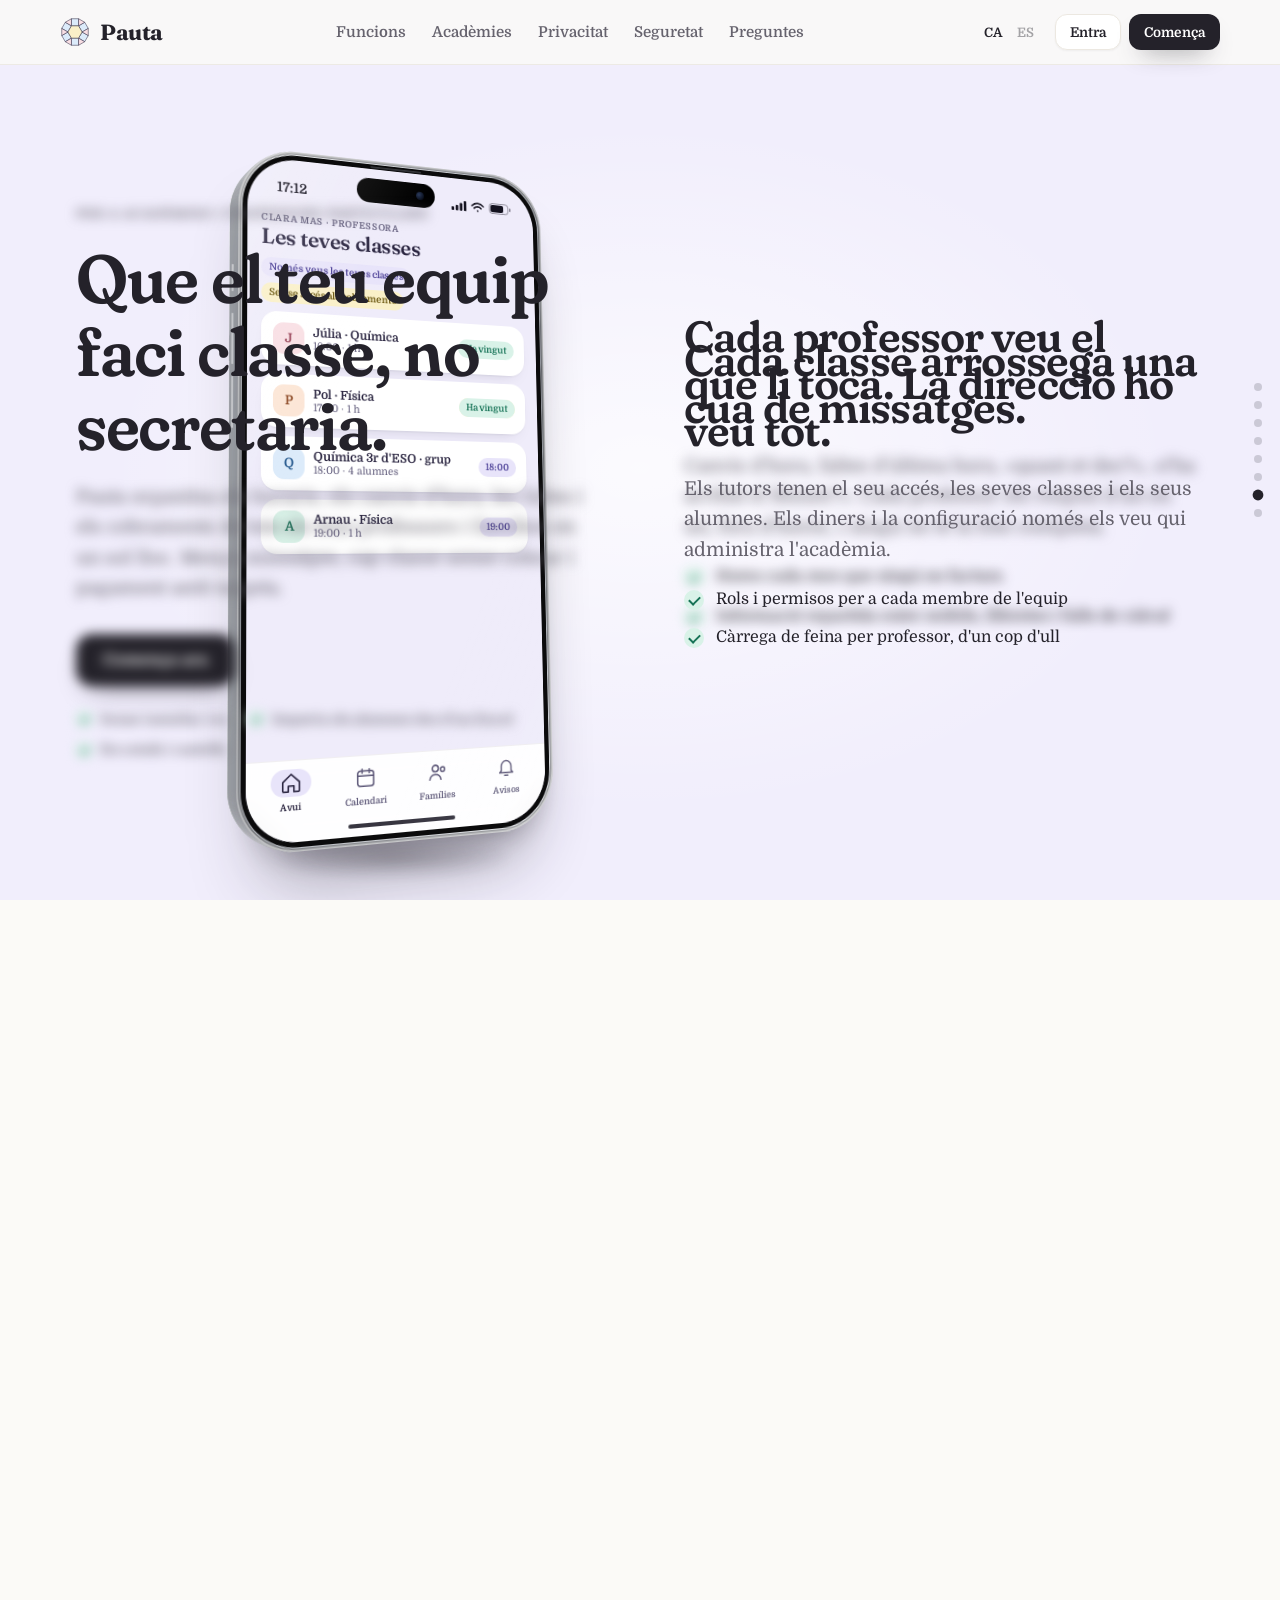
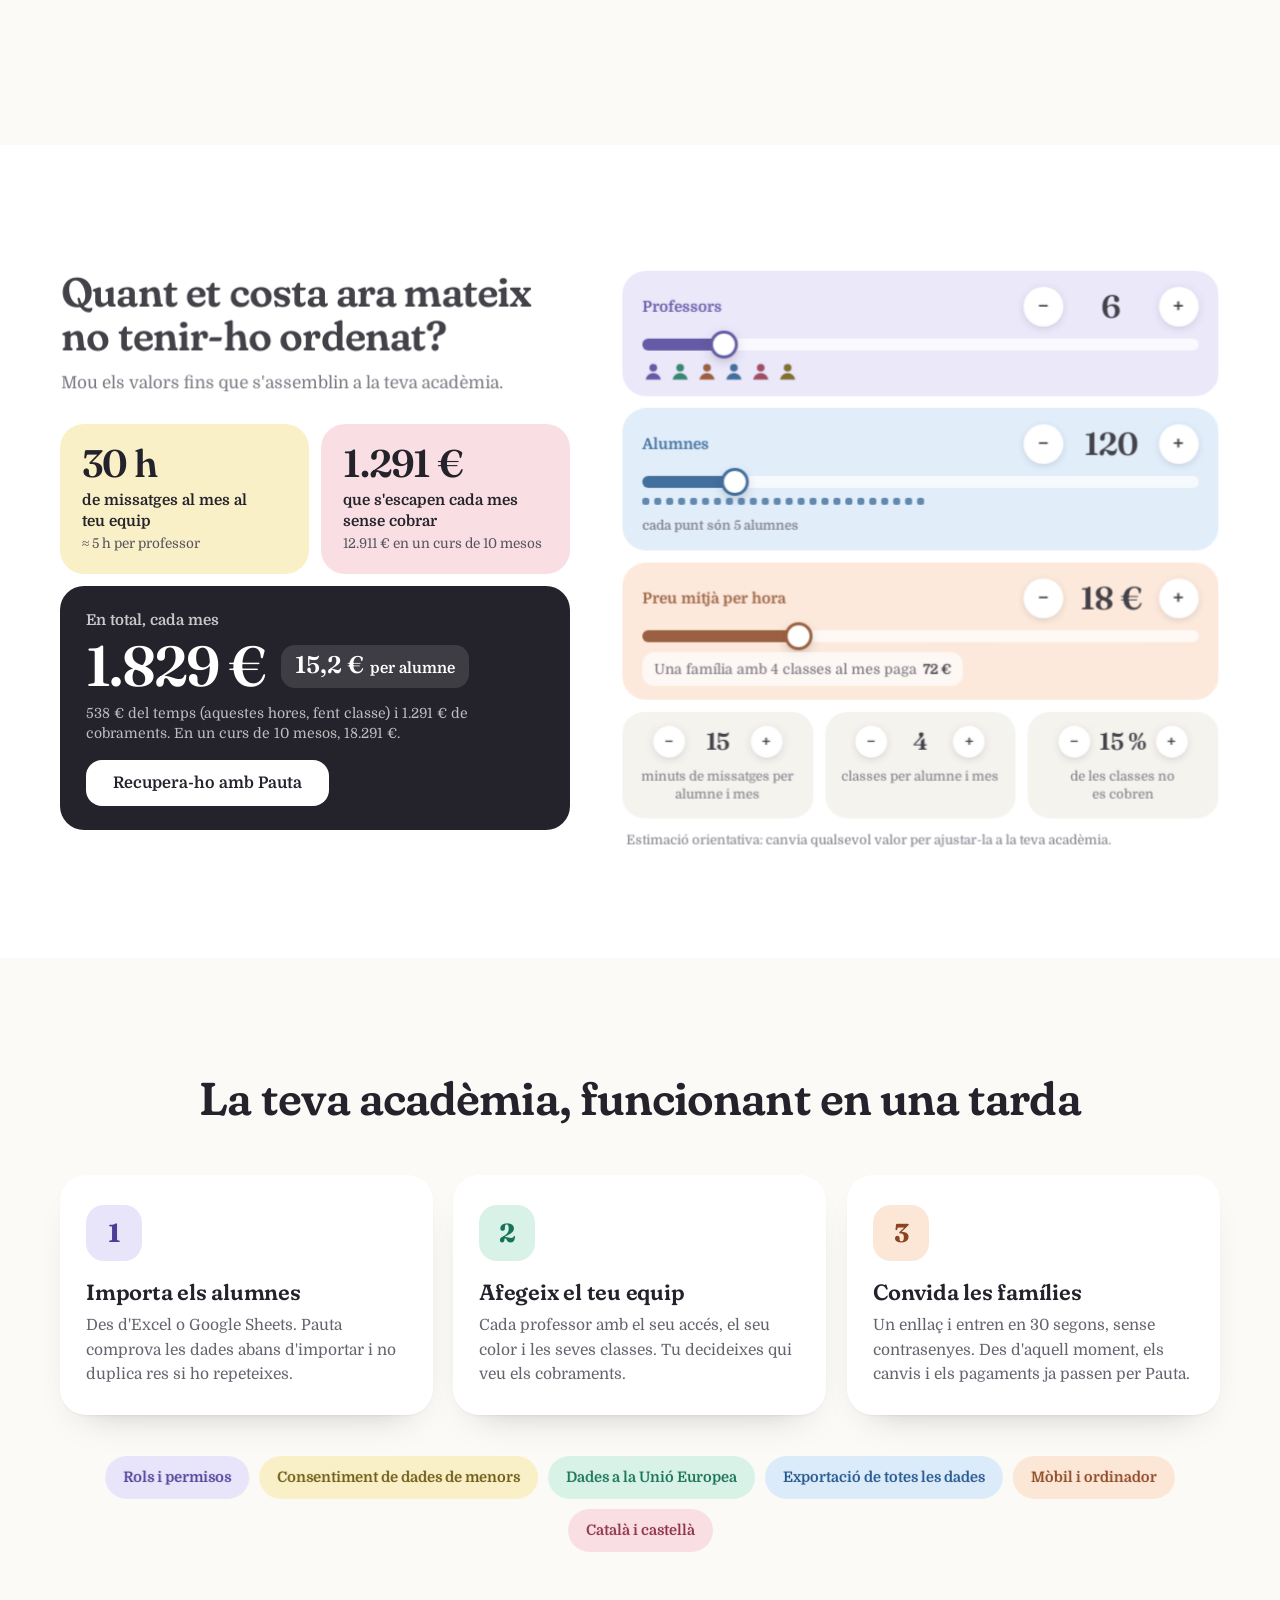
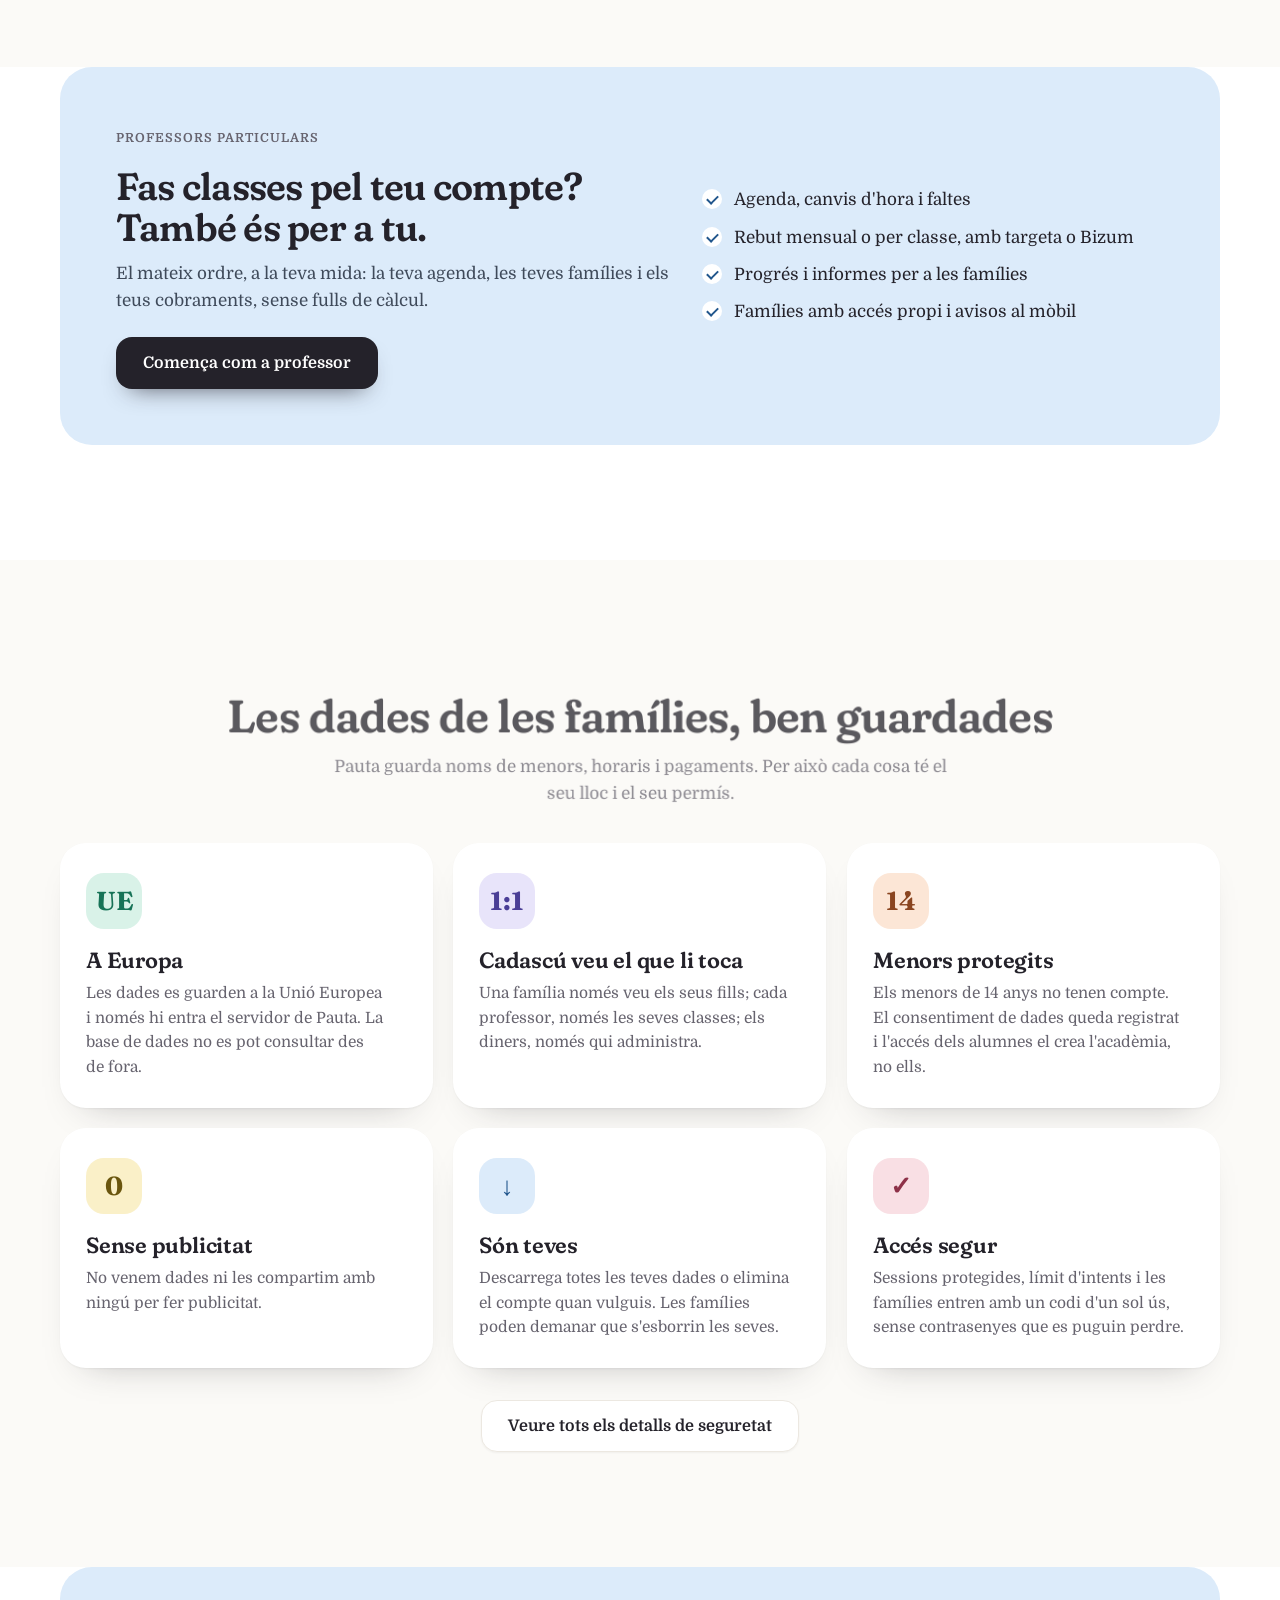
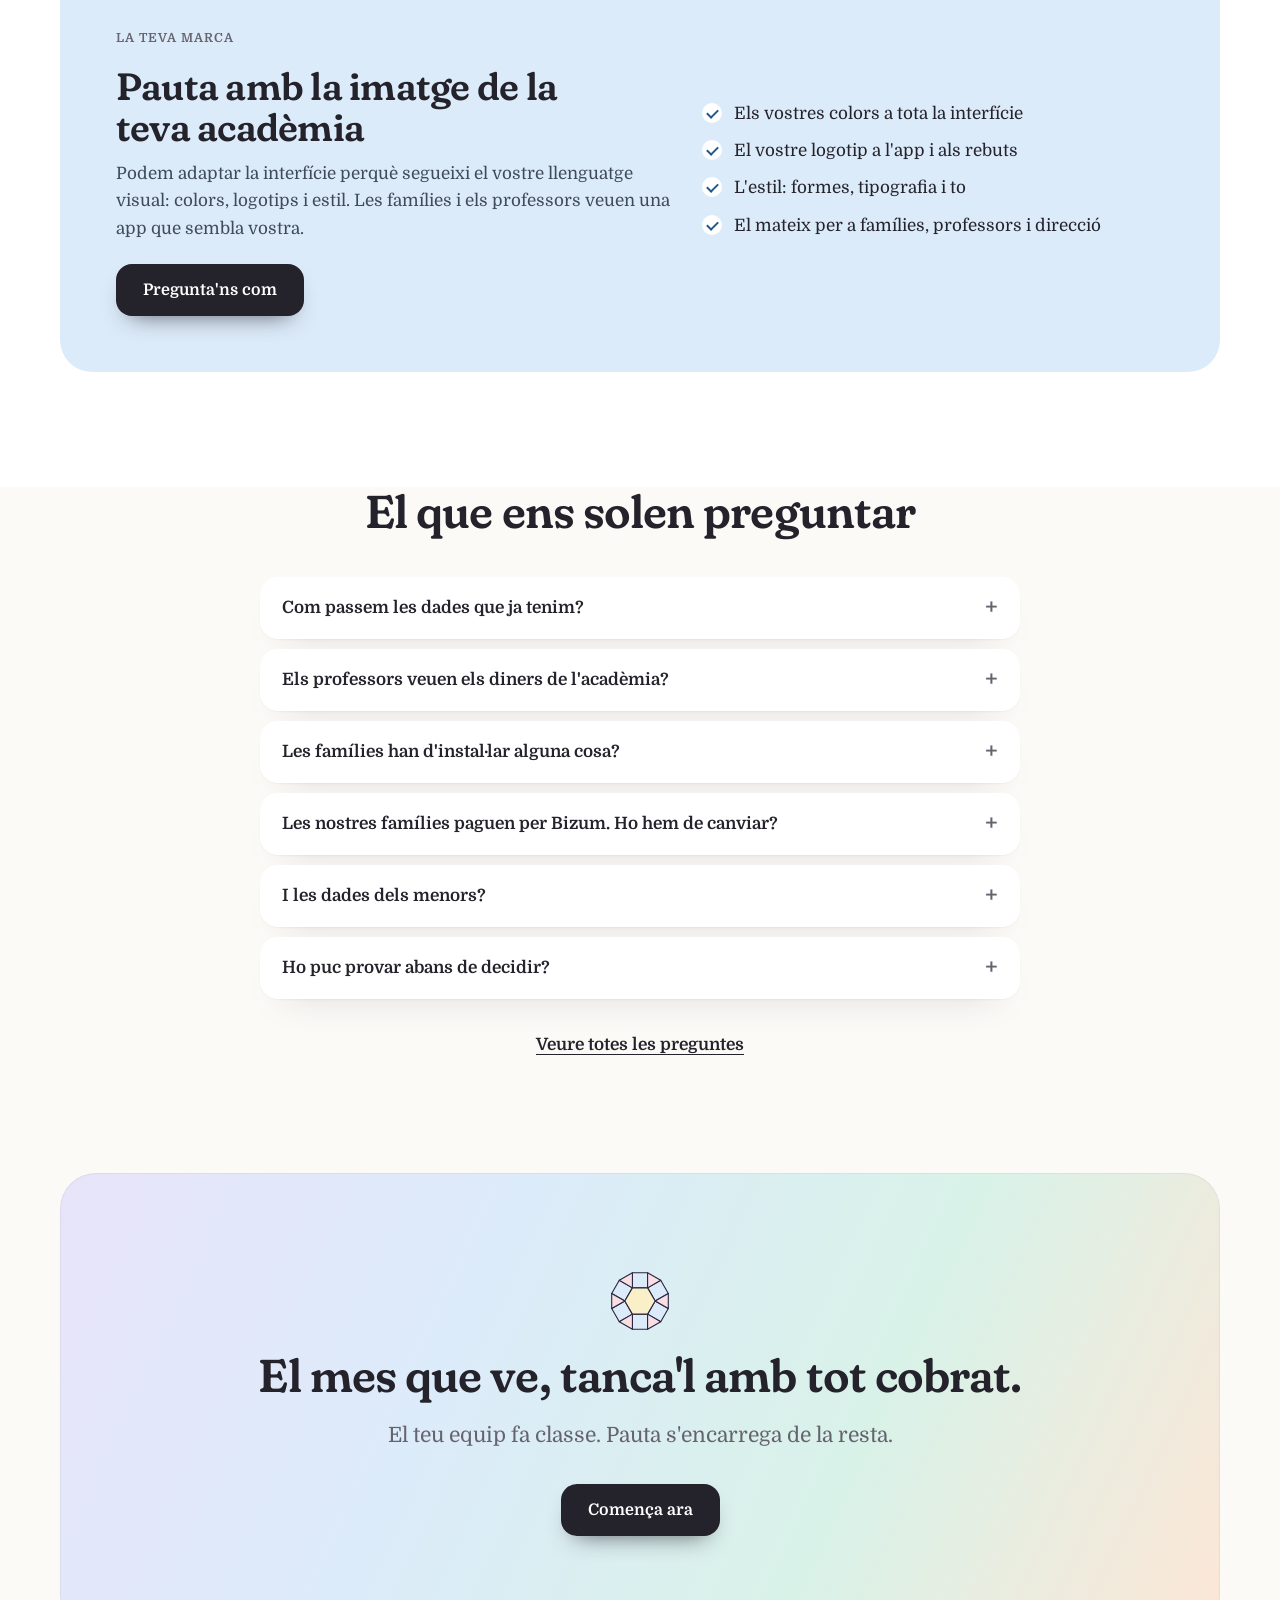
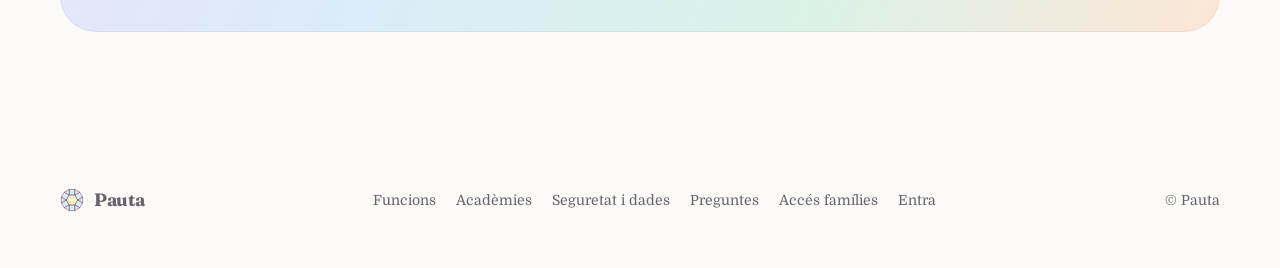
==== commit 65d77766: "Portada sense animacions que palpiten Co-Authored-By: Claude Opus 5.5 <noreply@anthropic.com>" ====
--- a/index.html
+++ b/index.html
@@ -79,8 +79,7 @@
     .dots { position: absolute; z-index: 4; right: 18px; top: 50%; transform: translateY(-50%); display: grid; gap: 10px; }
     .dots i { width: 8px; height: 8px; border-radius: 50%; background: rgba(36,34,42,.18); transition: transform .3s var(--ease), background .3s; } .dots i.on { background: var(--ink); transform: scale(1.35); }
     .hint { position: absolute; z-index: 4; left: 50%; bottom: 22px; transform: translateX(-50%); font-size: 12px; font-weight: 700; color: var(--ink2); display: flex; align-items: center; gap: 10px; transition: opacity .4s; }
-    .hint i { width: 22px; height: 34px; border: 2px solid #c9c3d6; border-radius: 12px; position: relative; } .hint i::after { content: ''; position: absolute; left: 50%; top: 6px; width: 3px; height: 7px; margin-left: -1.5px; border-radius: 2px; background: #8e89a0; animation: wheel 1.8s ease-in-out infinite; }
-    @keyframes wheel { 0% { opacity: 0; transform: translateY(0); } 30% { opacity: 1; } 100% { opacity: 0; transform: translateY(10px); } }
+    .hint i { width: 22px; height: 34px; border: 2px solid #c9c3d6; border-radius: 12px; position: relative; }
     @media (max-width: 900px) {
       .st { left: 16px !important; right: 16px !important; width: auto; top: calc(64px + var(--phh, 330px) + 40px); bottom: auto; justify-content: flex-start; }
       .st h2 { font-size: clamp(25px, 6.6vw, 32px); margin-bottom: 10px; } .st h1 { font-size: clamp(31px, 8.4vw, 40px); margin-bottom: 12px; }
@@ -161,7 +160,6 @@
     .scr.on .toastm, .scr.leaving .toastm { animation: lateIn .55s var(--spring) both; animation-delay: calc(var(--s, 6) * 1s); }
     .check { width: 50px; height: 50px; border-radius: 50%; background: var(--men); display: grid; place-items: center; } .check svg { width: 26px; height: 26px; fill: none; stroke: var(--men-i); stroke-width: 3.2; stroke-linecap: round; stroke-linejoin: round; stroke-dasharray: 26; stroke-dashoffset: 26; }
     .scr.on .check svg, .scr.leaving .check svg { animation: draw .5s ease forwards; animation-delay: calc(var(--s, 3) * 1s + .2s); } @keyframes draw { to { stroke-dashoffset: 0; } }
-    .scr.on .pulse, .scr.leaving .pulse { animation: pulse 1.6s ease-in-out infinite; animation-delay: 2.4s; } @keyframes pulse { 50% { transform: scale(1.12); } }
     .lock { position: absolute; inset: 0; background: linear-gradient(170deg, #E8E4FA 0%, #DCEBFA 40%, #FCE6D6 100%); }
     .lock .clock { text-align: center; margin-top: 4px; } .lock .clock b { display: block; font: 300 64px/1 var(--sans); letter-spacing: -.03em; color: #1d1b29; } .lock .clock span { font-size: 13px; font-weight: 700; color: #3d3a52; }
     .nt { background: rgba(255,255,255,.78); backdrop-filter: blur(12px); border-radius: 16px; padding: 9px 11px; display: flex; gap: 9px; align-items: flex-start; box-shadow: 0 6px 16px -12px rgba(42,37,64,.5); }
@@ -355,7 +353,7 @@
         </div>
 
         <div class="dots" id="dots" aria-hidden="true"></div>
-        <div class="hint" id="hint" aria-hidden="true"><i></i><span data-es="Desliza para ver cómo funciona">Llisca per veure com funciona</span></div>
+        <div class="hint" id="hint" aria-hidden="true"><span data-es="Desliza para ver cómo funciona">Llisca per veure com funciona</span></div>
       </div>
     </section>
 
